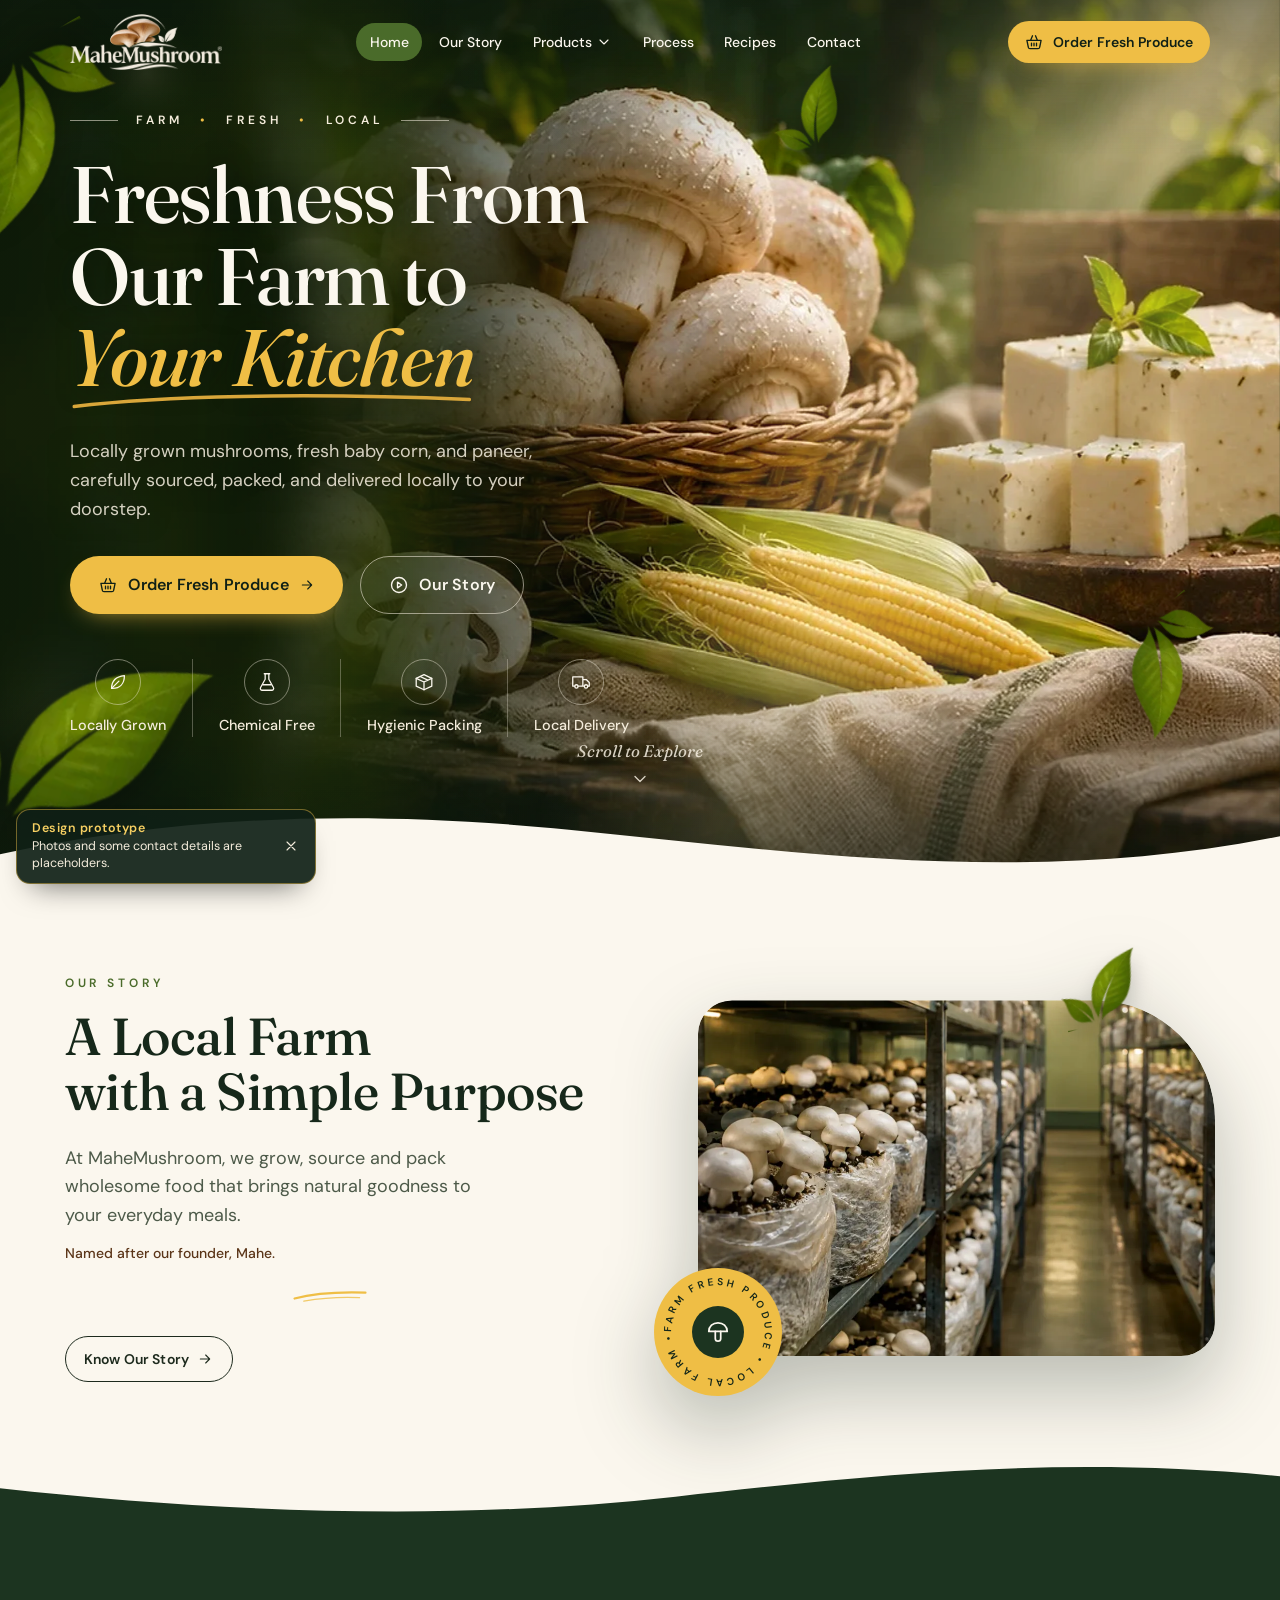
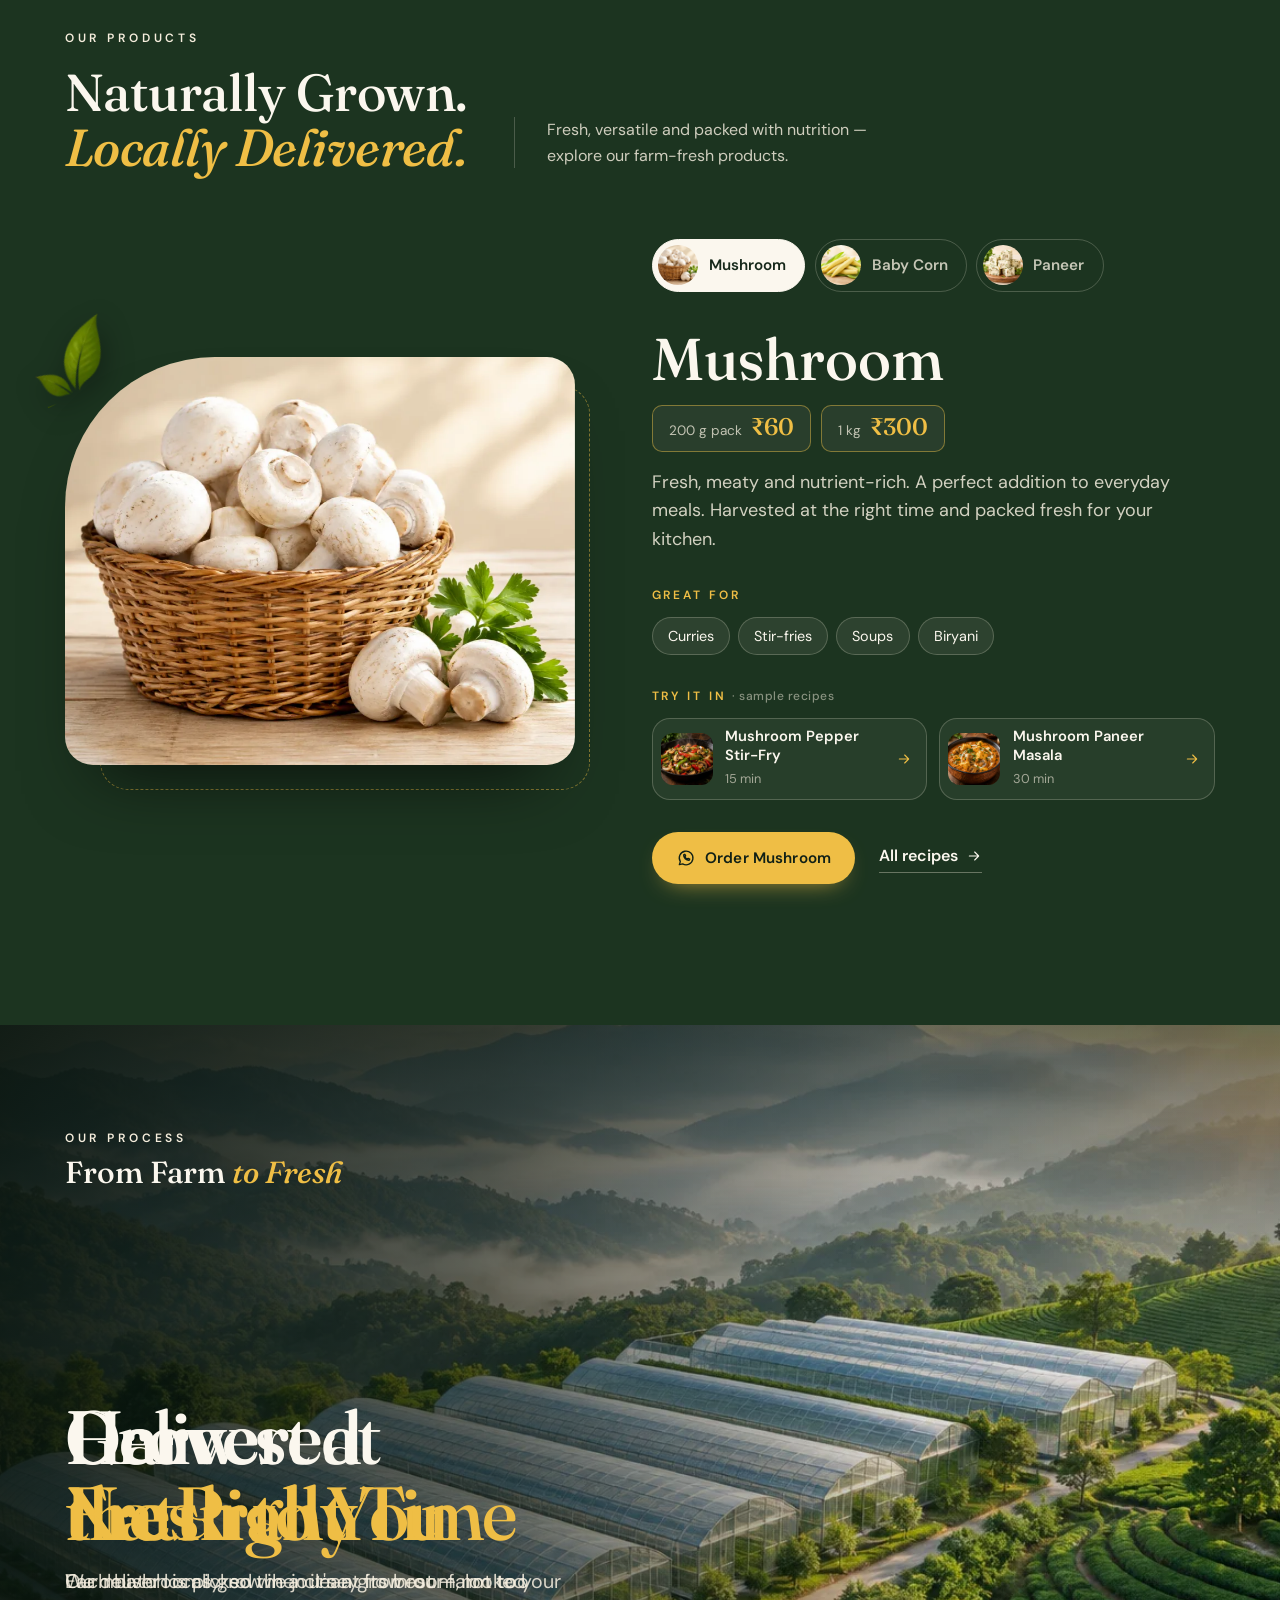
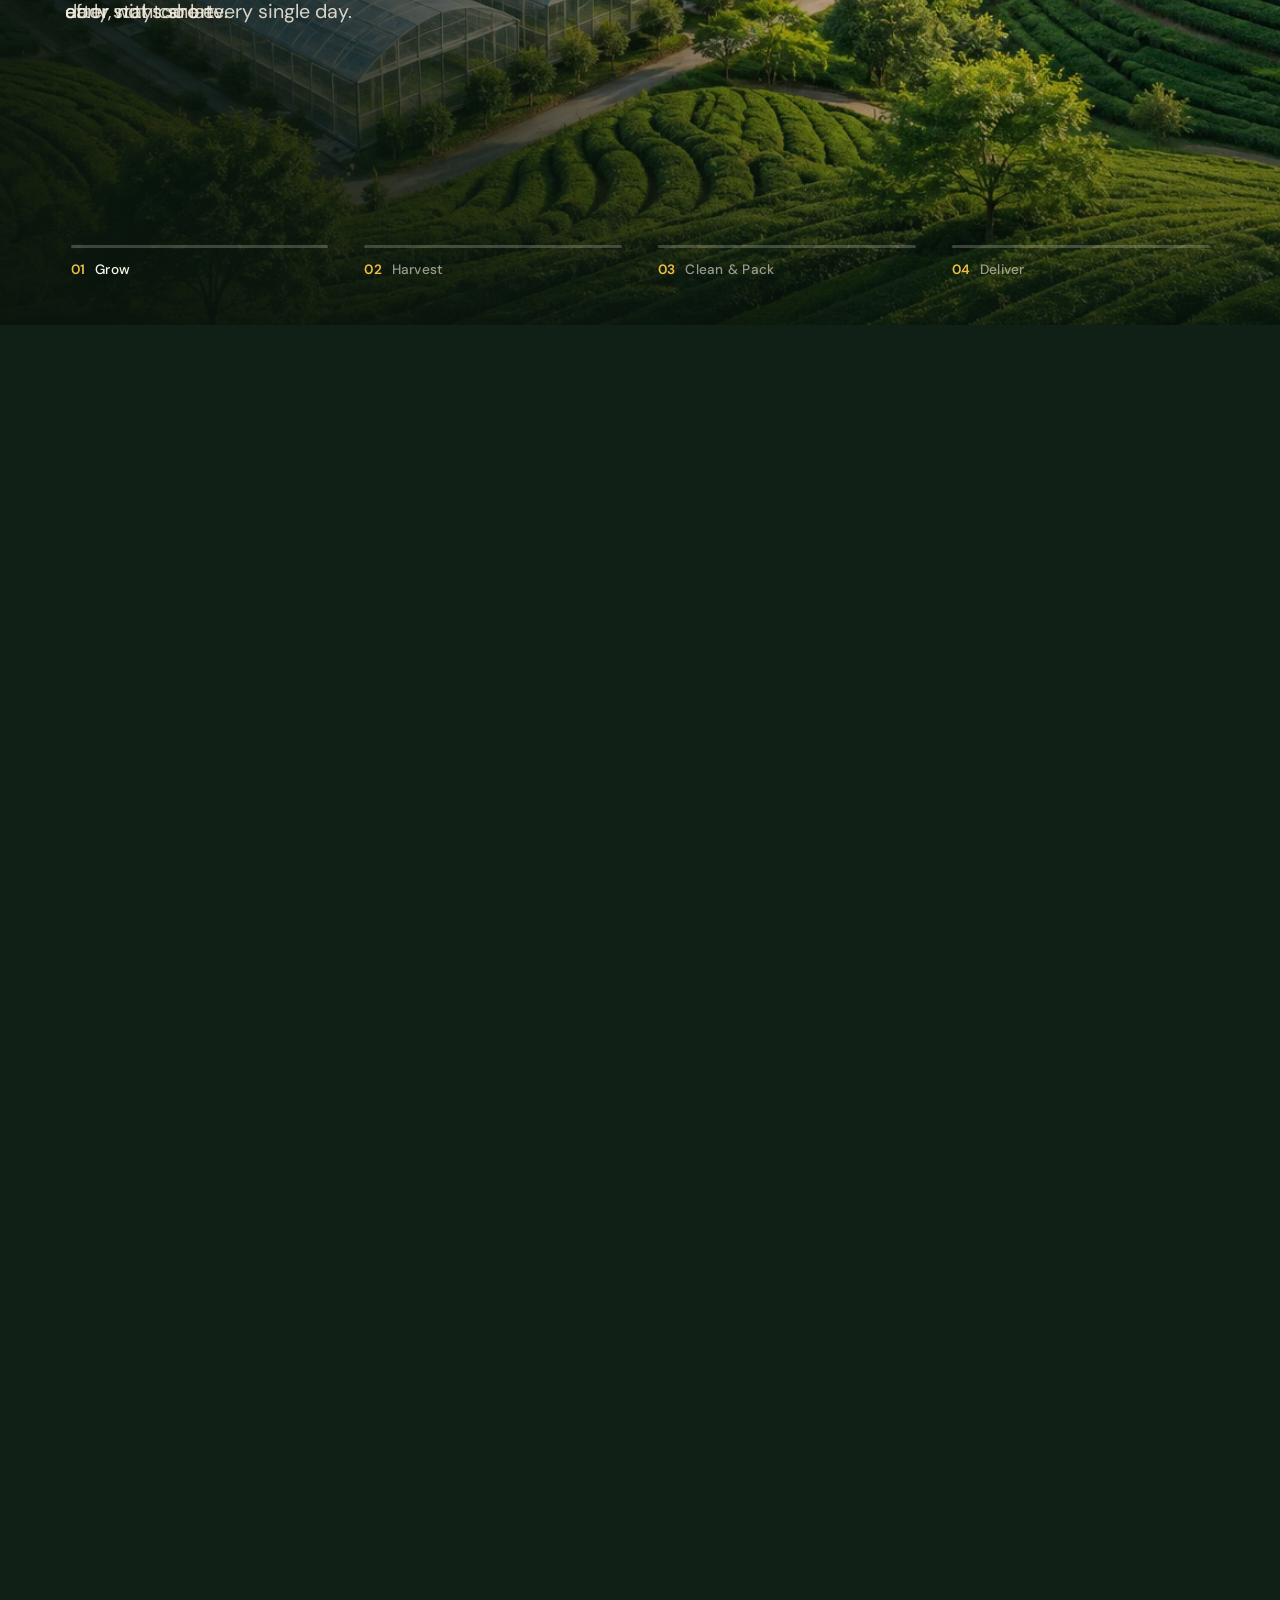
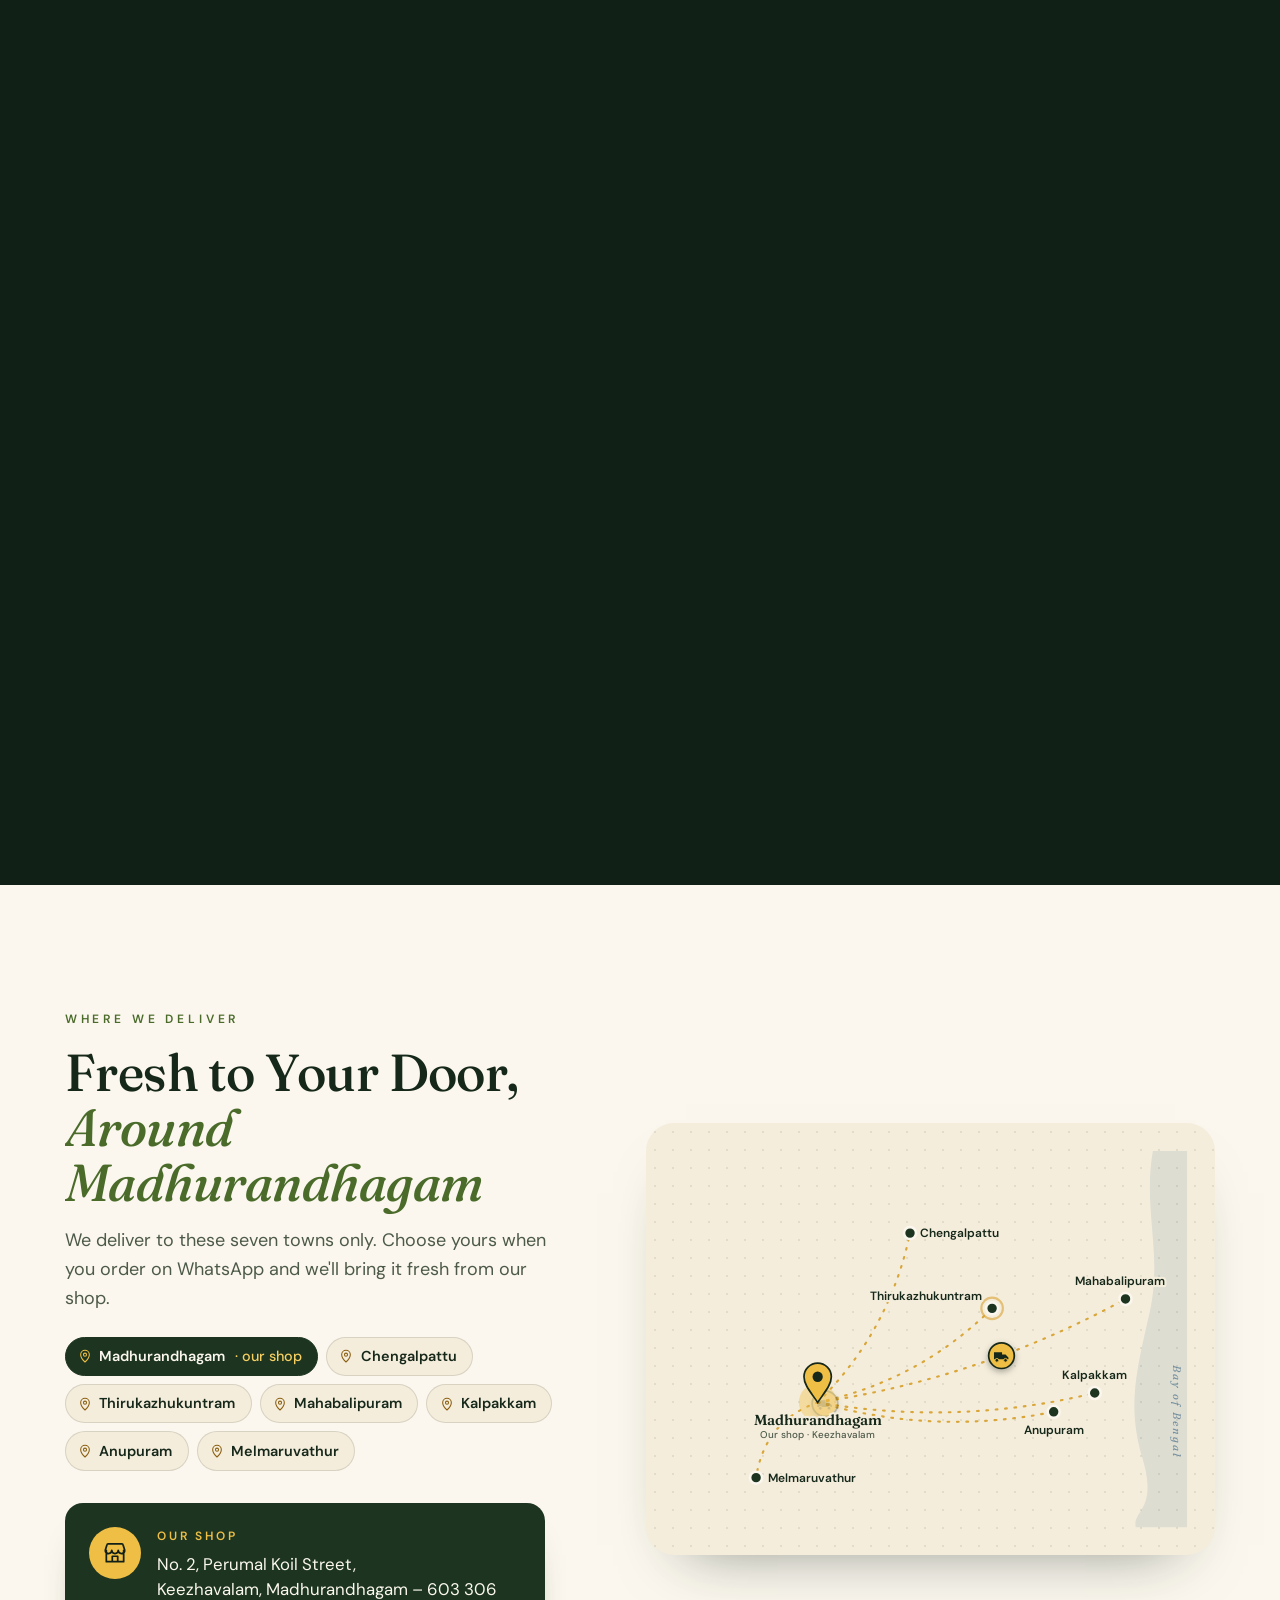
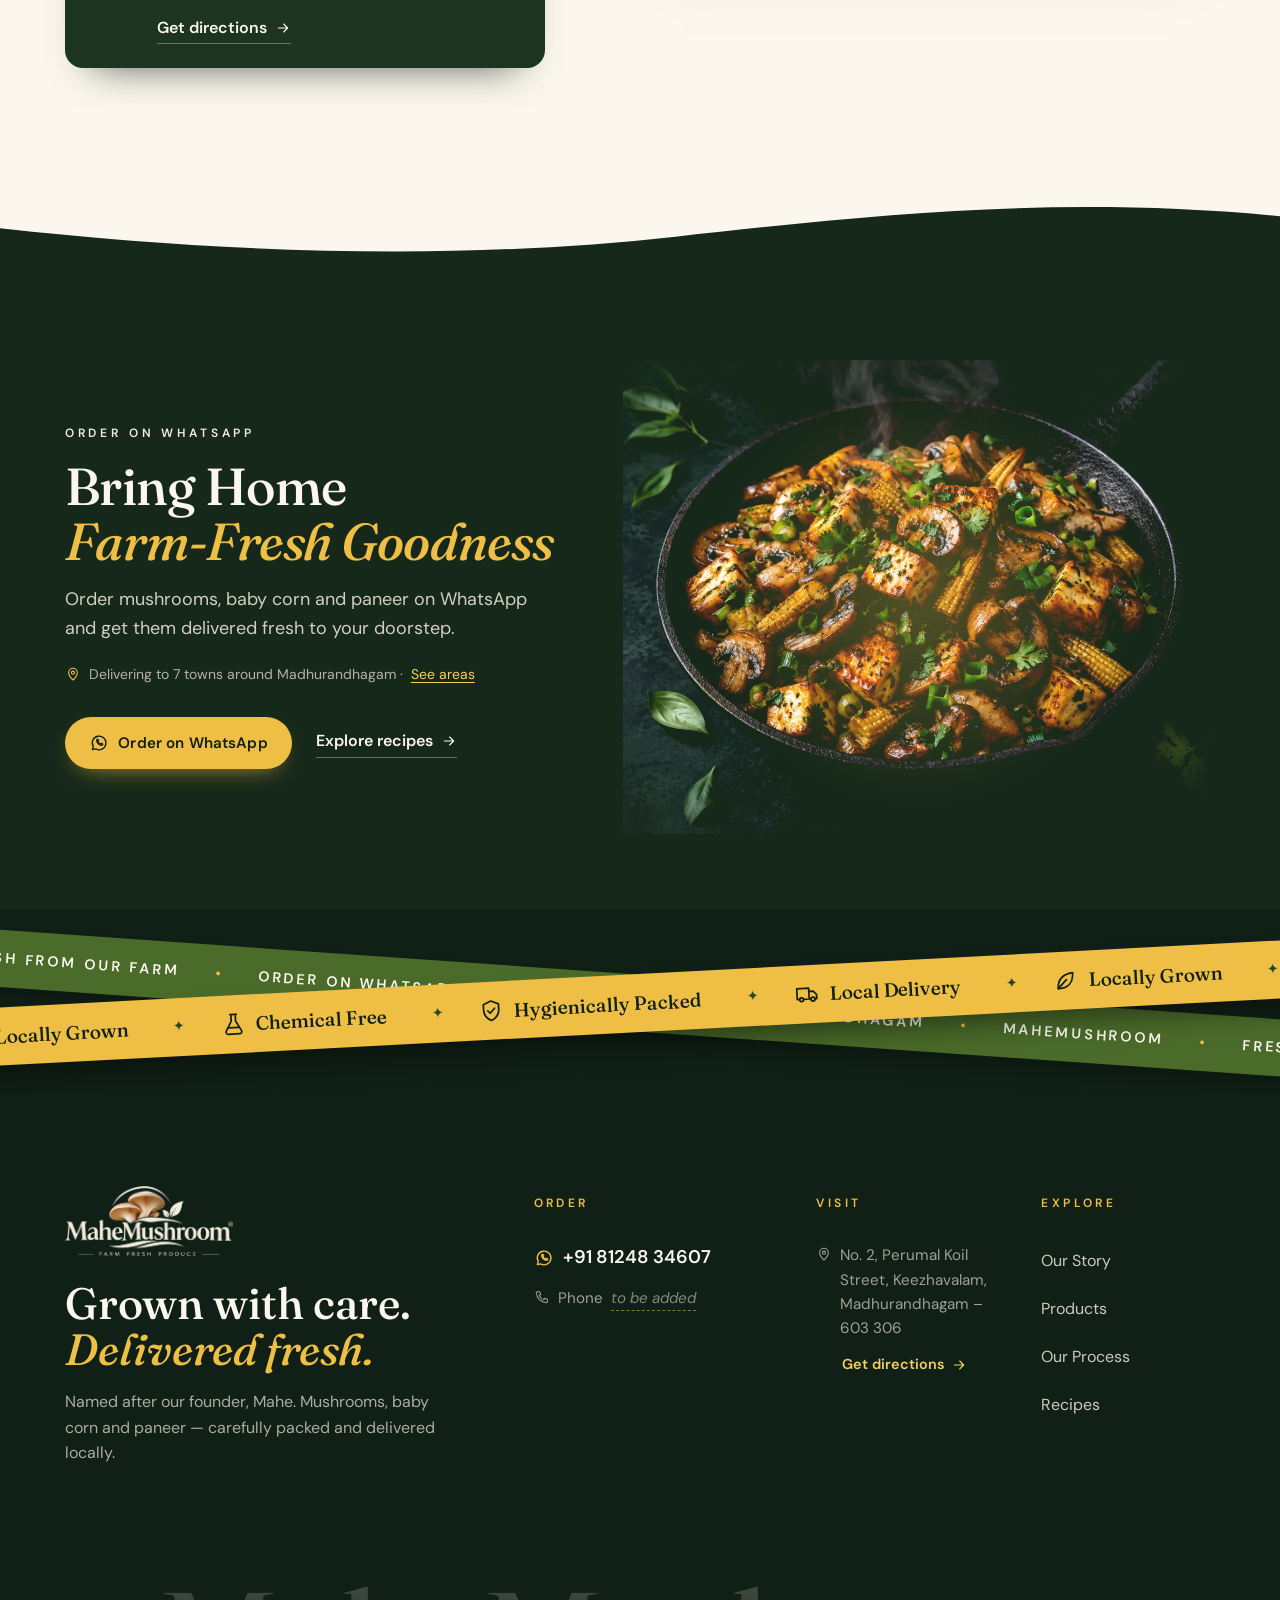
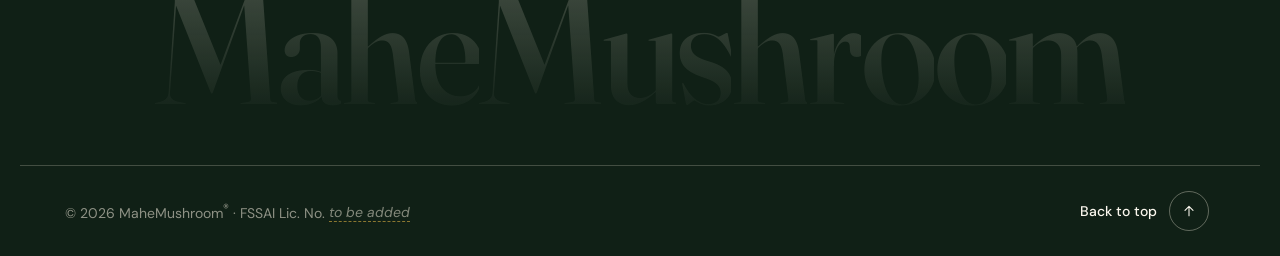
==== index.html @ 479b5962 "MaheMushroom website Static site: homepage, Our Story, Recipes and recipe pages, WhatsApp ordering w" ====
<!doctype html>
<html lang="en">
<head>
  <meta charset="utf-8" />
  <meta name="viewport" content="width=device-width, initial-scale=1" />
  <title>MaheMushroom — Farm Fresh Produce</title>
  <meta name="description" content="MaheMushroom — locally grown mushrooms, tender baby corn and fresh paneer, packed with care and delivered to your kitchen." />
  <meta name="theme-color" content="#16281a" />
  <link rel="icon" href="assets/logo-mark.webp" />
  <link rel="preconnect" href="https://fonts.googleapis.com" />
  <link rel="preconnect" href="https://fonts.gstatic.com" crossorigin />
  <link href="https://fonts.googleapis.com/css2?family=Caveat:wght@500&family=DM+Sans:opsz,wght@9..40,400;9..40,500;9..40,600&family=Fraunces:ital,opsz,wght,SOFT@0,9..144,500..700,0..100;1,9..144,500..700,0..100&display=swap" rel="stylesheet" />
  <link rel="preload" as="image" href="assets/img/hero-banner.webp" />
  <link rel="stylesheet" href="styles.css" />
</head>
<body>
  <!-- Icon sprite: 24px grid, 1.6 stroke, round caps -->
  <svg width="0" height="0" class="sprite" aria-hidden="true">
    <defs>
      <symbol id="i-arrow-up" viewBox="0 0 24 24"><path d="M12 19V5M6 11l6-6 6 6"/></symbol>
      <symbol id="i-arrow-right" viewBox="0 0 24 24"><path d="M5 12h14M13 6l6 6-6 6"/></symbol>
      <symbol id="i-arrow-down" viewBox="0 0 24 24"><path d="M12 5v14M6 13l6 6 6-6"/></symbol>
      <symbol id="i-chevron-down" viewBox="0 0 24 24"><path d="M6 9l6 6 6-6"/></symbol>
      <symbol id="i-whatsapp" viewBox="0 0 24 24"><path d="M4 20l1.2-3.7A8.2 8.2 0 1 1 8 19z"/><path d="M9.2 8.3c-.2 3.4 3 6.6 6.4 6.5l.9-1.4-1.9-1-1 .8c-1-.4-2.4-1.8-2.8-2.8l.8-1-1-1.9z"/></symbol>
      <symbol id="i-mushroom" viewBox="0 0 24 24"><path d="M3.5 11.5C3.5 6.8 7.3 3.5 12 3.5s8.5 3.3 8.5 8z"/><path d="M9.5 11.5v6.5a2.5 2.5 0 0 0 5 0v-6.5"/></symbol>
      <symbol id="i-corn" viewBox="0 0 24 24"><path d="M15.2 3.6c2.6.9 3.6 3.4 2.6 6.2l-3.4 8.4-5.6-5.6 3.2-7.6c.6-1.3 2-1.9 3.2-1.4z"/><path d="M8.8 12.6C6 13 4.3 15.2 4 18.5c3.3-.3 5.5-2 5.9-4.8M11.6 8.4l3.2 1.3M10.4 11.4l3.2 1.3"/></symbol>
      <symbol id="i-cube" viewBox="0 0 24 24"><path d="M12 3l8 4.5v9L12 21l-8-4.5v-9z"/><path d="M4 7.5l8 4.5 8-4.5M12 12v9"/></symbol>
      <symbol id="i-sprout" viewBox="0 0 24 24"><path d="M12 21v-9"/><path d="M12 12c0-4 2.5-6.5 7-6.5 0 4.5-2.5 7-7 6.5z"/><path d="M12 14.5c0-3-2-5-6-5 0 3.5 2 5.5 6 5z"/></symbol>
      <symbol id="i-basket" viewBox="0 0 24 24"><path d="M3.5 10h17l-1.7 8.3a2 2 0 0 1-2 1.7H7.2a2 2 0 0 1-2-1.7z"/><path d="M8 10l2.2-5.5M16 10l-2.2-5.5M9 13.5v3M12 13.5v3M15 13.5v3"/></symbol>
      <symbol id="i-box" viewBox="0 0 24 24"><path d="M3.5 8L12 4l8.5 4v8.5L12 20.5l-8.5-4z"/><path d="M3.5 8l8.5 4 8.5-4M12 12v8.5M7.8 6l8.4 4"/></symbol>
      <symbol id="i-truck" viewBox="0 0 24 24"><path d="M5.2 16.5H3v-10h11v10H8.8M14 9.5h4l3 3v4h-1.7M14 16.5h1.7"/><circle cx="7" cy="16.8" r="1.8"/><circle cx="17.5" cy="16.8" r="1.8"/></symbol>
      <symbol id="i-leaf" viewBox="0 0 24 24"><path d="M5 19c0-8 5-13 14-14 0 9-5 14-13 14z"/><path d="M5 19l8-8"/></symbol>
      <symbol id="i-flask" viewBox="0 0 24 24"><path d="M9 3h6M10 3v6l-5 9a2 2 0 0 0 1.8 3h10.4a2 2 0 0 0 1.8-3l-5-9V3"/><path d="M7.4 15h9.2"/></symbol>
      <symbol id="i-shield" viewBox="0 0 24 24"><path d="M12 3l7 3v5c0 4.5-3 8.2-7 10-4-1.8-7-5.5-7-10V6z"/><path d="M8.8 12l2.2 2.2 4.2-4.4"/></symbol>
      <symbol id="i-menu" viewBox="0 0 24 24"><path d="M4 7h16M4 12h16M4 17h10"/></symbol>
      <symbol id="i-building" viewBox="0 0 24 24"><path d="M5 21V4.5A1.5 1.5 0 0 1 6.5 3h7A1.5 1.5 0 0 1 15 4.5V21M15 9h3.5A1.5 1.5 0 0 1 20 10.5V21M3 21h18M8.5 7h3M8.5 11h3M8.5 15h3"/></symbol>
      <symbol id="i-home" viewBox="0 0 24 24"><path d="M4 10.5L12 4l8 6.5V20a1 1 0 0 1-1 1h-4.5v-6h-5v6H5a1 1 0 0 1-1-1z"/></symbol>
      <symbol id="i-store" viewBox="0 0 24 24"><path d="M4 9.5V20h16V9.5M3 9.5l1.6-5.2A1 1 0 0 1 5.6 3.5h12.8a1 1 0 0 1 1 .8L21 9.5M3 9.5a3 3 0 0 0 6 0 3 3 0 0 0 6 0 3 3 0 0 0 6 0M9.5 20v-5h5v5"/></symbol>
      <symbol id="i-play" viewBox="0 0 24 24"><circle cx="12" cy="12" r="9"/><path d="M10.2 8.6l5 3.4-5 3.4z"/></symbol>
      <symbol id="i-close" viewBox="0 0 24 24"><path d="M6 6l12 12M18 6L6 18"/></symbol>
      <symbol id="i-phone" viewBox="0 0 24 24"><path d="M5 4h3.5l1.6 4-2.2 1.4a11 11 0 0 0 6.7 6.7l1.4-2.2 4 1.6V19a1.5 1.5 0 0 1-1.6 1.5A16 16 0 0 1 3.5 5.6 1.5 1.5 0 0 1 5 4z"/></symbol>
      <symbol id="i-pin" viewBox="0 0 24 24"><path d="M12 21s-6.5-6-6.5-11a6.5 6.5 0 0 1 13 0c0 5-6.5 11-6.5 11z"/><circle cx="12" cy="10" r="2.3"/></symbol>
    </defs>
  </svg>

  <a class="skip-link" href="#main">Skip to content</a>

  <!-- ============ Header ============ -->
  <header class="site-header" data-header>
    <div class="container header-inner">
      <a class="brand" href="#top" aria-label="MaheMushroom — home">
        <img class="brand-logo brand-logo--light" src="assets/logo-light-mark.webp" alt="" width="1387" height="512" />
        <img class="brand-logo brand-logo--color" src="assets/logo-mark.webp" alt="" width="1387" height="512" />
      </a>

      <nav class="primary-nav" aria-label="Main">
        <ul>
          <li><a href="#top" data-spy="top" aria-current="true">Home</a></li>
          <li><a href="our-story.html">Our Story</a></li>
          <li class="has-menu">
            <button type="button" class="nav-menu-btn" aria-expanded="false" aria-controls="products-menu" data-spy="products">
              Products <svg class="icon icon--sm"><use href="#i-chevron-down"/></svg>
            </button>
            <ul class="nav-dropdown" id="products-menu" hidden>
              <li><a href="#product-mushroom" data-jump-card>Mushroom</a></li>
              <li><a href="#product-babycorn" data-jump-card>Baby Corn</a></li>
              <li><a href="#product-paneer" data-jump-card>Paneer</a></li>
            </ul>
          </li>
          <li><a href="#process" data-spy="process">Process</a></li>
          <li><a href="recipes.html">Recipes</a></li>
          <li><a href="#contact" data-spy="contact">Contact</a></li>
        </ul>
      </nav>

      <div class="header-actions">
        <button type="button" class="btn btn--gold btn--sm header-order" data-order>
          <svg class="icon"><use href="#i-basket"/></svg><span>Order Fresh Produce</span>
        </button>
        <button type="button" class="icon-btn menu-toggle" aria-expanded="false" aria-controls="mobile-menu" aria-label="Open menu" data-menu-toggle>
          <svg class="icon"><use href="#i-menu"/></svg>
        </button>
      </div>
    </div>
  </header>

  <!-- Mobile menu -->
  <div class="mobile-menu" id="mobile-menu" hidden data-mobile-menu>
    <nav aria-label="Mobile">
      <ol>
        <li><a href="#top">Home</a></li>
        <li><a href="our-story.html">Our Story</a></li>
        <li><a href="#products">Products</a></li>
        <li><a href="#process">Our Process</a></li>
        <li><a href="recipes.html">Recipes</a></li>
        <li><a href="#contact">Contact</a></li>
      </ol>
    </nav>
    <button type="button" class="btn btn--gold btn--block" data-order>
      <svg class="icon"><use href="#i-whatsapp"/></svg><span>Order on WhatsApp</span>
    </button>
  </div>

  <main id="main">
    <!-- ============ 01 · Hero ============ -->
    <section class="hero" id="top" data-hero data-spy-section="top" aria-labelledby="hero-title">
      <!-- full-width scene: produce on the right, warm green bokeh behind the copy -->
      <div class="hero-media">
        <img src="assets/img/hero-banner.webp" alt="Fresh mushrooms in a basket with baby corn and paneer on a farm table" width="2400" height="1350" fetchpriority="high" />
        <span class="hero-sunbeam" aria-hidden="true"></span>
        <div class="hero-spores" aria-hidden="true" data-spores></div>
      </div>

      <!-- two leaves from the logo drift in front of the scene (--depth drives mouse parallax) -->
      <div class="hero-leaves" aria-hidden="true" data-leaf-fall>
        <span class="leaf leaf--a" style="--depth:28"><img src="assets/leaf.webp" alt="" width="181" height="145" /></span>
        <span class="leaf leaf--b" style="--depth:16"><img src="assets/leaf.webp" alt="" width="181" height="145" /></span>
        <span class="leaf leaf--corner-tl" style="--depth:34"><img src="assets/leaf.webp" alt="" width="181" height="145" /></span>
        <span class="leaf leaf--corner-bl" style="--depth:40"><img src="assets/leaf.webp" alt="" width="181" height="145" /></span>
      </div>

      <div class="container hero-inner">
        <div class="hero-copy">
          <p class="hero-eyebrow hero-rise" style="--d:0">Farm<i aria-hidden="true">•</i>Fresh<i aria-hidden="true">•</i>Local</p>
          <!-- each word drops in with a springy bounce; the h1 keeps one readable label -->
          <h1 id="hero-title" class="hero-title" aria-label="Freshness from our farm to your kitchen">
            <span aria-hidden="true"><span class="word" style="--w:0">Freshness</span> <span class="word" style="--w:1">From</span></span>
            <span aria-hidden="true"><span class="word" style="--w:2">Our</span> <span class="word" style="--w:3">Farm</span> <span class="word" style="--w:4">to</span></span>
            <span class="hero-title-accent" aria-hidden="true">
              <em><span class="word" style="--w:5">Your</span> <span class="word" style="--w:6">Kitchen</span></em>
              <svg class="swash" viewBox="0 0 400 22" preserveAspectRatio="none" aria-hidden="true">
                <path d="M4 15C90 6 230 3 396 9"/>
              </svg>
            </span>
          </h1>
          <p class="hero-lede hero-rise" style="--d:9">
            Locally grown mushrooms, fresh baby corn, and paneer, carefully sourced, packed,
            and delivered locally to your doorstep.
          </p>
          <div class="hero-actions">
            <button type="button" class="btn btn--gold btn--lg btn--nudge drop" style="--dd:1.15s" data-order>
              <svg class="icon"><use href="#i-basket"/></svg><span>Order Fresh Produce</span><svg class="icon icon--sm"><use href="#i-arrow-right"/></svg>
            </button>
            <a class="btn btn--ghost btn--lg drop" style="--dd:1.3s" href="our-story.html">
              <svg class="icon"><use href="#i-play"/></svg><span>Our Story</span>
            </a>
          </div>
          <ul class="hero-trust" role="list">
            <li class="hero-rise" style="--d:12"><span class="trust-icon"><svg class="icon"><use href="#i-leaf"/></svg></span>Locally Grown</li>
            <li class="hero-rise" style="--d:13"><span class="trust-icon"><svg class="icon"><use href="#i-flask"/></svg></span>Chemical Free</li>
            <li class="hero-rise" style="--d:14"><span class="trust-icon"><svg class="icon"><use href="#i-box"/></svg></span>Hygienic Packing</li>
            <li class="hero-rise" style="--d:15"><span class="trust-icon"><svg class="icon"><use href="#i-truck"/></svg></span>Local Delivery</li>
          </ul>
        </div>
      </div>

      <a class="scroll-cue" href="#story"><span>Scroll to Explore</span><svg class="icon"><use href="#i-chevron-down"/></svg></a>

      <svg class="wave wave--hero" viewBox="0 0 1440 110" preserveAspectRatio="none" aria-hidden="true">
        <path d="M0 64C180 22 380 6 640 34s520 70 800 8V110H0z"/>
      </svg>
    </section>

    <!-- ============ 02 · Our Story ============ -->
    <section class="story section" id="story" data-spy-section="story" aria-labelledby="story-title">
      <div class="container story-grid">
        <!-- copy arrives in sequence: eyebrow, heading lines (masked slide-up), text, brush draws, button -->
        <div class="story-copy">
          <p class="eyebrow" data-reveal style="--d:0">Our Story</p>
          <h2 id="story-title" class="display-2 mask-lines" data-reveal>
            <span class="mask-line"><span>A Local Farm</span></span>
            <span class="mask-line"><span>with a Simple Purpose</span></span>
          </h2>
          <p class="body-lg" data-reveal style="--d:3">
            At MaheMushroom, we grow, source and pack wholesome food that brings natural goodness
            to your everyday meals.
          </p>
          <p class="story-founder" data-reveal style="--d:4">Named after our founder, Mahe.</p>
          <svg class="brush" data-reveal viewBox="0 0 90 18" aria-hidden="true"><path d="M3 12C25 6 55 4 87 5"/><path d="M14 15C38 11 60 10 80 11"/></svg>
          <a class="btn btn--outline" href="our-story.html" data-reveal style="--d:6">
            <span>Know Our Story</span><svg class="icon icon--sm"><use href="#i-arrow-right"/></svg>
          </a>
        </div>

        <!-- photo wipes open, then drifts with scroll; badge pops in and turns; a leaf peeks over the edge -->
        <div class="story-visual" data-reveal>
          <figure class="story-media">
            <img src="assets/img/story-growroom.webp" alt="Rows of mushroom grow bags on shelves inside the grow room" width="1000" height="1250" loading="lazy" data-parallax="0.08" />
          </figure>
          <span class="peek-leaf" aria-hidden="true"><img src="assets/leaf.webp" alt="" width="181" height="145" /></span>
          <div class="story-badge" aria-hidden="true">
            <svg class="story-badge-ring" viewBox="0 0 120 120">
              <defs><path id="badge-circle" d="M60 60m-44 0a44 44 0 1 1 88 0a44 44 0 1 1-88 0"/></defs>
              <text><textPath href="#badge-circle" textLength="272" lengthAdjust="spacing">FARM FRESH PRODUCE • LOCAL FARM •</textPath></text>
            </svg>
            <span class="story-badge-icon"><svg class="icon icon--md"><use href="#i-mushroom"/></svg></span>
          </div>
        </div>
      </div>
    </section>

    <!-- ============ 03 · Products ============ -->
    <section class="products section" id="products" data-spy-section="products" aria-labelledby="products-title">
      <svg class="wave wave--products" viewBox="0 0 1440 90" preserveAspectRatio="none" aria-hidden="true">
        <path d="M0 90V40C260 70 520 78 760 50S1200 2 1440 26V90z"/>
      </svg>
      <div class="container">
        <div class="products-head" data-reveal>
          <div>
            <p class="eyebrow eyebrow--light">Our Products</p>
            <h2 id="products-title" class="display-2 display-2--light">Naturally Grown.<br /><em>Locally Delivered.</em></h2>
          </div>
          <p class="products-intro">Fresh, versatile and packed with nutrition — explore our farm-fresh products.</p>
        </div>

        <!-- product showcase: tabs switch the stage photo and details; auto-advances until the visitor picks one -->
        <div class="showcase is-auto" data-showcase data-reveal>
          <div class="showcase-stage" aria-hidden="true">
            <div class="stage-arch">
              <img class="stage-img is-active" data-stage="mushroom" src="assets/img/product-mushroom.webp" alt="" width="900" height="720" loading="lazy" />
              <img class="stage-img" data-stage="babycorn" src="assets/img/product-babycorn.webp" alt="" width="900" height="720" loading="lazy" />
              <img class="stage-img" data-stage="paneer" src="assets/img/product-paneer.webp" alt="" width="900" height="720" loading="lazy" />
            </div>
            <span class="stage-leaf"><img src="assets/leaf.webp" alt="" width="181" height="145" /></span>
          </div>
          <div class="showcase-info">
            <div class="showcase-tabs" role="tablist" aria-label="Our products">
              <button type="button" role="tab" id="tab-mushroom" data-tab="mushroom" aria-controls="product-mushroom" aria-selected="true" tabindex="0">
                <img src="assets/img/product-mushroom.webp" alt="" width="900" height="720" loading="lazy" /><span>Mushroom</span><i class="tab-progress" aria-hidden="true"></i>
              </button>
              <button type="button" role="tab" id="tab-babycorn" data-tab="babycorn" aria-controls="product-babycorn" aria-selected="false" tabindex="-1">
                <img src="assets/img/product-babycorn.webp" alt="" width="900" height="720" loading="lazy" /><span>Baby Corn</span><i class="tab-progress" aria-hidden="true"></i>
              </button>
              <button type="button" role="tab" id="tab-paneer" data-tab="paneer" aria-controls="product-paneer" aria-selected="false" tabindex="-1">
                <img src="assets/img/product-paneer.webp" alt="" width="900" height="720" loading="lazy" /><span>Paneer</span><i class="tab-progress" aria-hidden="true"></i>
              </button>
            </div>
            <div class="showcase-panels">
              <article class="showcase-panel is-active" role="tabpanel" id="product-mushroom" aria-labelledby="tab-mushroom">
                <h3 class="panel-title">Mushroom</h3>
                <ul class="panel-packs" role="list"><li><span>200 g pack</span><b>₹60</b></li><li><span>1 kg</span><b>₹300</b></li></ul>
                <p class="panel-lede">Fresh, meaty and nutrient-rich. A perfect addition to everyday meals. Harvested at the right time and packed fresh for your kitchen.</p>
                <div class="panel-block">
                  <p class="panel-label">Great for</p>
                  <ul class="panel-uses" role="list"><li>Curries</li><li>Stir-fries</li><li>Soups</li><li>Biryani</li></ul>
                </div>
                <div class="panel-block">
                  <p class="panel-label">Try it in <span>· sample recipes</span></p>
                  <ul class="panel-recipes" role="list">
                    <li><a href="recipe.html?r=mushroom-pepper-stir-fry"><img src="assets/img/recipe-stirfry.webp" alt="" width="1200" height="960" loading="lazy" /><span><b>Mushroom Pepper Stir-Fry</b><small>15 min</small></span><svg class="icon icon--sm"><use href="#i-arrow-right"/></svg></a></li>
                    <li><a href="recipe.html?r=mushroom-paneer-masala"><img src="assets/img/recipe-masala.webp" alt="" width="1200" height="960" loading="lazy" /><span><b>Mushroom Paneer Masala</b><small>30 min</small></span><svg class="icon icon--sm"><use href="#i-arrow-right"/></svg></a></li>
                  </ul>
                </div>
                <div class="panel-actions">
                  <button type="button" class="btn btn--gold" data-order="Mushroom"><svg class="icon"><use href="#i-whatsapp"/></svg><span>Order Mushroom</span></button>
                  <a class="text-arrow" href="recipes.html"><span>All recipes</span><svg class="icon icon--sm"><use href="#i-arrow-right"/></svg></a>
                </div>
              </article>
              <article class="showcase-panel" role="tabpanel" id="product-babycorn" aria-labelledby="tab-babycorn" hidden>
                <h3 class="panel-title">Baby Corn</h3>
                <ul class="panel-packs" role="list"><li><span>200 g pack</span><b>₹60</b></li><li><span>1 kg</span><b>₹300</b></li></ul>
                <p class="panel-lede">Tender, crunchy and naturally sweet. Great for a variety of dishes. Harvested at the right time and packed fresh for your kitchen.</p>
                <div class="panel-block">
                  <p class="panel-label">Great for</p>
                  <ul class="panel-uses" role="list"><li>Stir-fries</li><li>Masala</li><li>Starters</li><li>Soups</li></ul>
                </div>
                <div class="panel-block">
                  <p class="panel-label">Try it in <span>· sample recipes</span></p>
                  <ul class="panel-recipes" role="list">
                    <li><a href="recipe.html?r=farm-trio-pepper-fry"><img src="assets/img/recipe-trio.webp" alt="" width="1200" height="960" loading="lazy" /><span><b>Farm Trio Pepper Fry</b><small>20 min</small></span><svg class="icon icon--sm"><use href="#i-arrow-right"/></svg></a></li>
                    <li><a href="recipe.html?r=baby-corn-masala"><img src="assets/img/product-babycorn.webp" alt="" width="1200" height="960" loading="lazy" /><span><b>Baby Corn Masala</b><small>25 min</small></span><svg class="icon icon--sm"><use href="#i-arrow-right"/></svg></a></li>
                  </ul>
                </div>
                <div class="panel-actions">
                  <button type="button" class="btn btn--gold" data-order="Baby Corn"><svg class="icon"><use href="#i-whatsapp"/></svg><span>Order Baby Corn</span></button>
                  <a class="text-arrow" href="recipes.html"><span>All recipes</span><svg class="icon icon--sm"><use href="#i-arrow-right"/></svg></a>
                </div>
              </article>
              <article class="showcase-panel" role="tabpanel" id="product-paneer" aria-labelledby="tab-paneer" hidden>
                <h3 class="panel-title">Paneer</h3>
                <ul class="panel-packs" role="list"><li><span>200 g pack</span><b>₹100</b></li><li><span>1 kg</span><b>₹500</b></li></ul>
                <p class="panel-lede">Fresh, soft and protein-rich. A wholesome choice for your family. Harvested at the right time and packed fresh for your kitchen.</p>
                <div class="panel-block">
                  <p class="panel-label">Great for</p>
                  <ul class="panel-uses" role="list"><li>Curries</li><li>Tikka</li><li>Stir-fries</li><li>Wraps</li></ul>
                </div>
                <div class="panel-block">
                  <p class="panel-label">Try it in <span>· sample recipes</span></p>
                  <ul class="panel-recipes" role="list">
                    <li><a href="recipe.html?r=mushroom-paneer-masala"><img src="assets/img/recipe-masala.webp" alt="" width="1200" height="960" loading="lazy" /><span><b>Mushroom Paneer Masala</b><small>30 min</small></span><svg class="icon icon--sm"><use href="#i-arrow-right"/></svg></a></li>
                    <li><a href="recipe.html?r=pan-paneer-tikka"><img src="assets/img/product-paneer.webp" alt="" width="1200" height="960" loading="lazy" /><span><b>Pan Paneer Tikka</b><small>25 min</small></span><svg class="icon icon--sm"><use href="#i-arrow-right"/></svg></a></li>
                  </ul>
                </div>
                <div class="panel-actions">
                  <button type="button" class="btn btn--gold" data-order="Paneer"><svg class="icon"><use href="#i-whatsapp"/></svg><span>Order Paneer</span></button>
                  <a class="text-arrow" href="recipes.html"><span>All recipes</span><svg class="icon icon--sm"><use href="#i-arrow-right"/></svg></a>
                </div>
              </article>
            </div>
          </div>
        </div>
      </div>
    </section>

    <!-- ============ 04 · Process: full-screen pinned journey, driven by scroll ============ -->
    <section class="journey" id="process" data-spy-section="process" data-journey aria-labelledby="process-title">
      <div class="journey-pin">
        <!-- full-bleed photos: each new step slides up over the last and zooms slowly -->
        <div class="journey-scenes" aria-hidden="true">
          <figure class="journey-scene"><img src="assets/img/journey-grow.webp" alt="" width="1280" height="1024" decoding="async" /></figure>
          <figure class="journey-scene"><img src="assets/img/journey-harvest.webp" alt="" width="1280" height="1024" decoding="async" /></figure>
          <figure class="journey-scene"><img src="assets/img/journey-pack.webp" alt="" width="1280" height="1024" decoding="async" /></figure>
          <figure class="journey-scene"><img src="assets/img/journey-deliver.webp" alt="" width="1536" height="1024" decoding="async" /></figure>
        </div>
        <div class="journey-shade" aria-hidden="true"></div>

        <div class="container journey-ui">
          <header class="journey-head">
            <p class="eyebrow eyebrow--light">Our Process</p>
            <h2 id="process-title" class="journey-title">From Farm <em>to Fresh</em></h2>
          </header>

          <ol class="journey-steps" role="list">
            <li class="journey-step">
              <h3 class="journey-step-title">Grow<br /><span>Naturally</span></h3>
              <p>Our mushrooms grow in a clean grow room, looked after with care every single day.</p>
            </li>
            <li class="journey-step">
              <h3 class="journey-step-title">Harvest at<br /><span>the Right Time</span></h3>
              <p>Each batch is picked when it's at its best — not too early, not too late.</p>
            </li>
            <li class="journey-step">
              <h3 class="journey-step-title">Clean &amp; Pack<br /><span>Hygienically</span></h3>
              <p>Produce is cleaned, checked and packed hygienically, ready for your kitchen.</p>
            </li>
            <li class="journey-step">
              <h3 class="journey-step-title">Delivered<br /><span>Fresh to You</span></h3>
              <p>We deliver locally, so the journey from our farm to your door stays short.</p>
            </li>
          </ol>

          <!-- story-style progress: the current bar fills as you scroll; click to jump -->
          <ol class="journey-progress" role="list" aria-label="Process steps">
            <li><button type="button" data-go="0"><span class="journey-bar"><span></span></span><span class="journey-label"><b>01</b> Grow</span></button></li>
            <li><button type="button" data-go="1"><span class="journey-bar"><span></span></span><span class="journey-label"><b>02</b> Harvest</span></button></li>
            <li><button type="button" data-go="2"><span class="journey-bar"><span></span></span><span class="journey-label"><b>03</b> Clean &amp; Pack</span></button></li>
            <li><button type="button" data-go="3"><span class="journey-bar"><span></span></span><span class="journey-label"><b>04</b> Deliver</span></button></li>
          </ol>
        </div>
      </div>
    </section>

    <!-- ============ 04b · Where we deliver ============ -->
    <section class="delivery section" id="delivery" aria-labelledby="delivery-title">
      <div class="container delivery-grid">
        <div class="delivery-copy">
          <p class="eyebrow" data-reveal>Where We Deliver</p>
          <h2 id="delivery-title" class="display-2 mask-lines" data-reveal>
            <span class="mask-line"><span>Fresh to Your Door,</span></span>
            <span class="mask-line"><span><em>Around Madhurandhagam</em></span></span>
          </h2>
          <p class="body-lg" data-reveal style="--d:2">We deliver to these seven towns only. Choose yours when you order on WhatsApp and we'll bring it fresh from our shop.</p>
          <ul class="town-list" role="list" data-reveal style="--d:3">
            <li class="is-shop" style="--i:0"><svg class="icon icon--sm"><use href="#i-pin"/></svg>Madhurandhagam</li>
            <li style="--i:1;--arrive:2.52s"><svg class="icon icon--sm"><use href="#i-pin"/></svg>Chengalpattu</li>
            <li style="--i:2;--arrive:3.92s"><svg class="icon icon--sm"><use href="#i-pin"/></svg>Thirukazhukuntram</li>
            <li style="--i:3;--arrive:5.32s"><svg class="icon icon--sm"><use href="#i-pin"/></svg>Mahabalipuram</li>
            <li style="--i:4;--arrive:6.72s"><svg class="icon icon--sm"><use href="#i-pin"/></svg>Kalpakkam</li>
            <li style="--i:5;--arrive:8.12s"><svg class="icon icon--sm"><use href="#i-pin"/></svg>Anupuram</li>
            <li style="--i:6;--arrive:9.52s"><svg class="icon icon--sm"><use href="#i-pin"/></svg>Melmaruvathur</li>
          </ul>
          <div class="shop-card" data-reveal style="--d:4">
            <span class="shop-card-icon"><svg class="icon icon--md"><use href="#i-store"/></svg></span>
            <div>
              <p class="shop-card-label">Our shop</p>
              <address>No. 2, Perumal Koil Street,<br />Keezhavalam, Madhurandhagam – 603 306</address>
              <a class="text-arrow text-arrow--dark" href="https://www.google.com/maps/search/?api=1&query=No%202%20Perumal%20Koil%20Street%2C%20Keezhavalam%2C%20Madhurandhagam%20603306" target="_blank" rel="noopener"><span>Get directions</span><svg class="icon icon--sm"><use href="#i-arrow-right"/></svg></a>
            </div>
          </div>
        </div>

        <!-- illustrated map: routes draw out from the shop to each town, pins pop in -->
        <figure class="delivery-map" data-reveal>
          <svg viewBox="0 0 600 440" role="img" aria-labelledby="map-title">
            <title id="map-title">Map of our delivery towns around the shop in Madhurandhagam</title>
            <path class="sea" d="M560 0C548 70 572 120 556 190S530 300 548 360 536 420 540 440H600V0z"/>
            <text class="sea-label" x="584" y="250" transform="rotate(90 584 250)">Bay of Bengal</text>
          <path class="route" id="route-0" style="--i:0" d="M168 294Q252 211 276 96"/>
          <path class="route" id="route-1" style="--i:1" d="M168 294Q286 269 372 184"/>
          <path class="route" id="route-2" style="--i:2" d="M168 294Q359 266 528 173"/>
          <path class="route" id="route-3" style="--i:3" d="M168 294Q331 322 492 283"/>
          <path class="route" id="route-4" style="--i:4" d="M168 294Q305 333 444 305"/>
          <path class="route" id="route-5" style="--i:5" d="M168 294Q106 316 96 382"/>
            <!-- arrival ripples + vans: van i leaves the shop every 1.4s and drives for 2.52s -->
            <circle class="arrive-ripple" cx="276" cy="96" r="7"><animate attributeName="r" values="7;26;26" keyTimes="0;0.14;1" dur="8.4s" begin="2.52s" repeatCount="indefinite"/><animate attributeName="opacity" values="0.9;0;0" keyTimes="0;0.14;1" dur="8.4s" begin="2.52s" repeatCount="indefinite"/></circle>
            <circle class="arrive-ripple" cx="372" cy="184" r="7"><animate attributeName="r" values="7;26;26" keyTimes="0;0.14;1" dur="8.4s" begin="3.92s" repeatCount="indefinite"/><animate attributeName="opacity" values="0.9;0;0" keyTimes="0;0.14;1" dur="8.4s" begin="3.92s" repeatCount="indefinite"/></circle>
            <circle class="arrive-ripple" cx="528" cy="173" r="7"><animate attributeName="r" values="7;26;26" keyTimes="0;0.14;1" dur="8.4s" begin="5.32s" repeatCount="indefinite"/><animate attributeName="opacity" values="0.9;0;0" keyTimes="0;0.14;1" dur="8.4s" begin="5.32s" repeatCount="indefinite"/></circle>
            <circle class="arrive-ripple" cx="492" cy="283" r="7"><animate attributeName="r" values="7;26;26" keyTimes="0;0.14;1" dur="8.4s" begin="6.72s" repeatCount="indefinite"/><animate attributeName="opacity" values="0.9;0;0" keyTimes="0;0.14;1" dur="8.4s" begin="6.72s" repeatCount="indefinite"/></circle>
            <circle class="arrive-ripple" cx="444" cy="305" r="7"><animate attributeName="r" values="7;26;26" keyTimes="0;0.14;1" dur="8.4s" begin="8.12s" repeatCount="indefinite"/><animate attributeName="opacity" values="0.9;0;0" keyTimes="0;0.14;1" dur="8.4s" begin="8.12s" repeatCount="indefinite"/></circle>
            <circle class="arrive-ripple" cx="96" cy="382" r="7"><animate attributeName="r" values="7;26;26" keyTimes="0;0.14;1" dur="8.4s" begin="9.52s" repeatCount="indefinite"/><animate attributeName="opacity" values="0.9;0;0" keyTimes="0;0.14;1" dur="8.4s" begin="9.52s" repeatCount="indefinite"/></circle>
          <g class="town" style="--i:0"><circle cx="276" cy="96" r="7"/><text x="288" y="100" text-anchor="start">Chengalpattu</text></g>
          <g class="town" style="--i:1"><circle cx="372" cy="184" r="7"/><text x="360" y="174" text-anchor="end">Thirukazhukuntram</text></g>
          <g class="town" style="--i:2"><circle cx="528" cy="173" r="7"/><text x="522" y="157" text-anchor="middle">Mahabalipuram</text></g>
          <g class="town" style="--i:3"><circle cx="492" cy="283" r="7"/><text x="492" y="267" text-anchor="middle">Kalpakkam</text></g>
          <g class="town" style="--i:4"><circle cx="444" cy="305" r="7"/><text x="444" y="331" text-anchor="middle">Anupuram</text></g>
          <g class="town" style="--i:5"><circle cx="96" cy="382" r="7"/><text x="110" y="387" text-anchor="start">Melmaruvathur</text></g>
            <g class="van" opacity="0"><circle r="15"/><g transform="scale(1.35)"><path d="M-6.5 -3h7v6h-7zM0.5 -1h3l2.5 2.5V3h-5.5z"/><circle class="wheel" cx="-4" cy="4" r="1.6"/><circle class="wheel" cx="3.5" cy="4" r="1.6"/></g>
              <animateMotion dur="8.4s" begin="0.00s" repeatCount="indefinite" calcMode="linear" keyPoints="0;1;1" keyTimes="0;0.3;1"><mpath href="#route-0"/></animateMotion>
              <animate attributeName="opacity" values="0;1;1;0;0" keyTimes="0;0.03;0.3;0.34;1" dur="8.4s" begin="0.00s" repeatCount="indefinite"/>
            </g>
            <g class="van" opacity="0"><circle r="15"/><g transform="scale(1.35)"><path d="M-6.5 -3h7v6h-7zM0.5 -1h3l2.5 2.5V3h-5.5z"/><circle class="wheel" cx="-4" cy="4" r="1.6"/><circle class="wheel" cx="3.5" cy="4" r="1.6"/></g>
              <animateMotion dur="8.4s" begin="1.40s" repeatCount="indefinite" calcMode="linear" keyPoints="0;1;1" keyTimes="0;0.3;1"><mpath href="#route-1"/></animateMotion>
              <animate attributeName="opacity" values="0;1;1;0;0" keyTimes="0;0.03;0.3;0.34;1" dur="8.4s" begin="1.40s" repeatCount="indefinite"/>
            </g>
            <g class="van" opacity="0"><circle r="15"/><g transform="scale(1.35)"><path d="M-6.5 -3h7v6h-7zM0.5 -1h3l2.5 2.5V3h-5.5z"/><circle class="wheel" cx="-4" cy="4" r="1.6"/><circle class="wheel" cx="3.5" cy="4" r="1.6"/></g>
              <animateMotion dur="8.4s" begin="2.80s" repeatCount="indefinite" calcMode="linear" keyPoints="0;1;1" keyTimes="0;0.3;1"><mpath href="#route-2"/></animateMotion>
              <animate attributeName="opacity" values="0;1;1;0;0" keyTimes="0;0.03;0.3;0.34;1" dur="8.4s" begin="2.80s" repeatCount="indefinite"/>
            </g>
            <g class="van" opacity="0"><circle r="15"/><g transform="scale(1.35)"><path d="M-6.5 -3h7v6h-7zM0.5 -1h3l2.5 2.5V3h-5.5z"/><circle class="wheel" cx="-4" cy="4" r="1.6"/><circle class="wheel" cx="3.5" cy="4" r="1.6"/></g>
              <animateMotion dur="8.4s" begin="4.20s" repeatCount="indefinite" calcMode="linear" keyPoints="0;1;1" keyTimes="0;0.3;1"><mpath href="#route-3"/></animateMotion>
              <animate attributeName="opacity" values="0;1;1;0;0" keyTimes="0;0.03;0.3;0.34;1" dur="8.4s" begin="4.20s" repeatCount="indefinite"/>
            </g>
            <g class="van" opacity="0"><circle r="15"/><g transform="scale(1.35)"><path d="M-6.5 -3h7v6h-7zM0.5 -1h3l2.5 2.5V3h-5.5z"/><circle class="wheel" cx="-4" cy="4" r="1.6"/><circle class="wheel" cx="3.5" cy="4" r="1.6"/></g>
              <animateMotion dur="8.4s" begin="5.60s" repeatCount="indefinite" calcMode="linear" keyPoints="0;1;1" keyTimes="0;0.3;1"><mpath href="#route-4"/></animateMotion>
              <animate attributeName="opacity" values="0;1;1;0;0" keyTimes="0;0.03;0.3;0.34;1" dur="8.4s" begin="5.60s" repeatCount="indefinite"/>
            </g>
            <g class="van" opacity="0"><circle r="15"/><g transform="scale(1.35)"><path d="M-6.5 -3h7v6h-7zM0.5 -1h3l2.5 2.5V3h-5.5z"/><circle class="wheel" cx="-4" cy="4" r="1.6"/><circle class="wheel" cx="3.5" cy="4" r="1.6"/></g>
              <animateMotion dur="8.4s" begin="7.00s" repeatCount="indefinite" calcMode="linear" keyPoints="0;1;1" keyTimes="0;0.3;1"><mpath href="#route-5"/></animateMotion>
              <animate attributeName="opacity" values="0;1;1;0;0" keyTimes="0;0.03;0.3;0.34;1" dur="8.4s" begin="7.00s" repeatCount="indefinite"/>
            </g>
            <g class="shop-pin" transform="translate(168 294)">
              <circle class="shop-pulse" r="22"/>
              <path d="M0 0C-9-13-16-21-16-30a16 16 0 1 1 32 0C16-21 9-13 0 0z"/>
              <circle class="shop-dot" cy="-30" r="6"/>
              <text y="26" text-anchor="middle">Madhurandhagam</text>
              <text class="shop-sub" y="42" text-anchor="middle">Our shop · Keezhavalam</text>
            </g>
          </svg>
        </figure>
      </div>
    </section>

    <!-- ============ 05 · Order band + promise ribbon ============ -->
    <section class="order-band" aria-labelledby="cta-title">
      <svg class="wave wave--band" viewBox="0 0 1440 90" preserveAspectRatio="none" aria-hidden="true">
        <path d="M0 90V40C260 70 520 78 760 50S1200 2 1440 26V90z"/>
      </svg>
      <div class="container order-band-grid">
        <div class="order-band-copy" data-reveal>
          <p class="eyebrow eyebrow--light">Order on WhatsApp</p>
          <h2 id="cta-title" class="display-2 display-2--light">Bring Home<br /><em>Farm-Fresh Goodness</em></h2>
          <p class="order-band-text">Order mushrooms, baby corn and paneer on WhatsApp and get them delivered fresh to your doorstep.</p>
          <p class="order-band-area"><svg class="icon icon--sm"><use href="#i-pin"/></svg>Delivering to 7 towns around Madhurandhagam · <a href="#delivery">See areas</a></p>
          <div class="order-band-actions">
            <button type="button" class="btn btn--gold" data-order>
              <svg class="icon"><use href="#i-whatsapp"/></svg><span>Order on WhatsApp</span>
            </button>
            <a class="text-arrow" href="recipes.html"><span>Explore recipes</span><svg class="icon icon--sm"><use href="#i-arrow-right"/></svg></a>
          </div>
        </div>
        <!-- the dish floats on a warm glow with steam rising; a handwritten note points to it -->
        <div class="order-band-dish" data-reveal>
          <div class="dish-glow" aria-hidden="true"></div>
          <img class="dish-img" src="assets/img/cta-pan.webp" alt="A pan of sautéed mushrooms, baby corn and paneer" width="1100" height="880" loading="lazy" />
          <span class="steam" aria-hidden="true"></span><span class="steam" aria-hidden="true"></span><span class="steam" aria-hidden="true"></span>
        </div>
      </div>
      <!-- our promise on two crossing tapes that scroll in opposite directions (each list repeats for a seamless loop) -->
      <div class="ribbon" aria-label="Our promise">
        <div class="tape tape--back" aria-hidden="true">
          <div class="tape-track tape-track--reverse">
            <ul aria-hidden="true">
              <li>Fresh from our farm</li>
              <li>Order on WhatsApp</li>
              <li>Delivering around Madhurandhagam</li>
              <li>MaheMushroom</li>
            </ul>
            <ul aria-hidden="true">
              <li>Fresh from our farm</li>
              <li>Order on WhatsApp</li>
              <li>Delivering around Madhurandhagam</li>
              <li>MaheMushroom</li>
            </ul>
          </div>
        </div>
        <div class="tape tape--front">
          <div class="tape-track">
            <ul role="list">
              <li><svg class="icon icon--md"><use href="#i-leaf"/></svg>Locally Grown</li>
              <li><svg class="icon icon--md"><use href="#i-flask"/></svg>Chemical Free</li>
              <li><svg class="icon icon--md"><use href="#i-shield"/></svg>Hygienically Packed</li>
              <li><svg class="icon icon--md"><use href="#i-truck"/></svg>Local Delivery</li>
            </ul>
            <ul aria-hidden="true">
              <li><svg class="icon icon--md"><use href="#i-leaf"/></svg>Locally Grown</li>
              <li><svg class="icon icon--md"><use href="#i-flask"/></svg>Chemical Free</li>
              <li><svg class="icon icon--md"><use href="#i-shield"/></svg>Hygienically Packed</li>
              <li><svg class="icon icon--md"><use href="#i-truck"/></svg>Local Delivery</li>
            </ul>
          </div>
        </div>
      </div>
    </section>
  </main>

  <!-- ============ Footer / Contact ============ -->
  <footer class="site-footer" id="contact" data-spy-section="contact">
    <div class="container footer-top">
      <div class="footer-brand" data-reveal>
        <img src="assets/logo-light.webp" alt="MaheMushroom — Farm Fresh Produce" width="1387" height="579" loading="lazy" />
        <p class="footer-statement">Grown with care.<br /><em>Delivered fresh.</em></p>
        <p class="footer-blurb">Named after our founder, Mahe. Mushrooms, baby corn and paneer — carefully packed and delivered locally.</p>
      </div>
      <div class="footer-cols">
        <div class="footer-col" data-reveal style="--d:1">
          <h2 class="footer-title">Order</h2>
          <ul role="list">
            <li><a class="footer-wa" href="https://wa.me/918124834607" target="_blank" rel="noopener"><svg class="icon"><use href="#i-whatsapp"/></svg>+91 81248 34607</a></li>
            <li class="footer-muted"><svg class="icon icon--sm"><use href="#i-phone"/></svg>Phone <span class="placeholder" title="Placeholder — phone number not provided yet">to be added</span></li>
          </ul>
        </div>
        <div class="footer-col" data-reveal style="--d:2">
          <h2 class="footer-title">Visit</h2>
          <ul role="list">
            <li class="footer-muted"><svg class="icon icon--sm"><use href="#i-pin"/></svg><span>No. 2, Perumal Koil Street, Keezhavalam, Madhurandhagam – 603 306</span></li>
            <li><a class="footer-directions" href="https://www.google.com/maps/search/?api=1&query=No%202%20Perumal%20Koil%20Street%2C%20Keezhavalam%2C%20Madhurandhagam%20603306" target="_blank" rel="noopener">Get directions <svg class="icon icon--sm"><use href="#i-arrow-right"/></svg></a></li>
          </ul>
        </div>
        <div class="footer-col" data-reveal style="--d:3">
          <h2 class="footer-title">Explore</h2>
          <ul role="list" class="footer-links">
            <li><a href="our-story.html">Our Story</a></li>
            <li><a href="#products">Products</a></li>
            <li><a href="#process">Our Process</a></li>
            <li><a href="recipes.html">Recipes</a></li>
          </ul>
        </div>
      </div>
    </div>

    <!-- closing flourish: the full brand name rises letter by letter -->
    <div class="container footer-wordmark" aria-hidden="true" data-reveal>
      <p><span style="--i:0">M</span><span style="--i:1">a</span><span style="--i:2">h</span><span style="--i:3">e</span><span style="--i:4">M</span><span style="--i:5">u</span><span style="--i:6">s</span><span style="--i:7">h</span><span style="--i:8">r</span><span style="--i:9">o</span><span style="--i:10">o</span><span style="--i:11">m</span></p>
    </div>

    <div class="container footer-base">
      <p>© 2026 MaheMushroom<sup>®</sup> · FSSAI Lic. No. <span class="placeholder" title="Placeholder — licence number not provided yet">to be added</span></p>
      <button type="button" class="to-top" data-to-top><span>Back to top</span><span class="to-top-dot"><svg class="icon icon--sm"><use href="#i-arrow-up"/></svg></span></button>
    </div>

  </footer>

  <!-- ============ Prototype-only UI ============ -->
  <aside class="proto-badge" data-proto-badge>
    <strong>Design prototype</strong>
    <span>Photos and some contact details are placeholders.</span>
    <button type="button" class="icon-btn" aria-label="Hide prototype note" data-proto-close><svg class="icon icon--sm"><use href="#i-close"/></svg></button>
  </aside>

  <dialog class="order-dialog" data-order-dialog aria-labelledby="order-title">
    <form method="dialog" class="order-form" data-order-form novalidate>
      <button type="button" class="icon-btn order-close" aria-label="Close" data-order-close><svg class="icon"><use href="#i-close"/></svg></button>
      <p class="eyebrow">Order on WhatsApp</p>
      <h2 id="order-title" class="order-title">Your order</h2>
      <p class="order-area"><svg class="icon icon--sm"><use href="#i-pin"/></svg><span>We deliver only to the <b>7 towns</b> below, around our shop in Madhurandhagam.</span></p>
      <p class="order-step"><span>1</span>Choose your packs</p>
      <div class="order-cart" data-order-cart></div>
      <p class="order-total" data-order-total aria-live="polite"></p>

      <p class="order-step"><span>2</span>Your town</p>
      <fieldset class="town-pick" data-town-pick>
        <legend class="visually-hidden">Your town</legend>
        <label class="town-chip"><input type="radio" name="town" value="Madhurandhagam" /><span>Madhurandhagam</span></label>
        <label class="town-chip"><input type="radio" name="town" value="Chengalpattu" /><span>Chengalpattu</span></label>
        <label class="town-chip"><input type="radio" name="town" value="Thirukazhukuntram" /><span>Thirukazhukuntram</span></label>
        <label class="town-chip"><input type="radio" name="town" value="Mahabalipuram" /><span>Mahabalipuram</span></label>
        <label class="town-chip"><input type="radio" name="town" value="Kalpakkam" /><span>Kalpakkam</span></label>
        <label class="town-chip"><input type="radio" name="town" value="Anupuram" /><span>Anupuram</span></label>
        <label class="town-chip"><input type="radio" name="town" value="Melmaruvathur" /><span>Melmaruvathur</span></label>
      </fieldset>
      <p class="order-step"><span>3</span>Delivery address</p>
      <fieldset class="order-type">
        <legend class="visually-hidden">Delivering to</legend>
        <label class="type-card"><input type="radio" name="place" value="apartment" checked /><span><svg class="icon"><use href="#i-building"/></svg>Apartment</span></label>
        <label class="type-card"><input type="radio" name="place" value="street" /><span><svg class="icon"><use href="#i-home"/></svg>Street / House</span></label>
      </fieldset>

      <div class="order-fields" data-fields="apartment">
        <label class="field"><span>Apartment name</span><input name="apartment" autocomplete="off" placeholder="e.g. Green Park Residency" data-required="Please add your apartment name" /></label>
        <label class="field"><span>Block &amp; flat no.</span><input name="flat" autocomplete="off" placeholder="e.g. Block B, Flat 12" data-required="Please add your block and flat number" /></label>
      </div>
      <div class="order-fields" data-fields="street" hidden>
        <label class="field"><span>Door no.</span><input name="door" autocomplete="off" placeholder="e.g. No. 5" data-required="Please add your door number" /></label>
        <label class="field"><span>Street name</span><input name="street" autocomplete="off" placeholder="e.g. Perumal Koil Street" data-required="Please add your street name" /></label>
      </div>
      <div class="order-fields order-fields--single">
        <label class="field"><span>Landmark <small>(optional)</small></span><input name="landmark" autocomplete="off" placeholder="e.g. Near the temple" /></label>
      </div>
      <p class="order-error" role="alert" data-order-error></p>

      <details class="order-preview">
        <summary>Preview your WhatsApp message</summary>
        <div class="chat-preview"><p class="chat-bubble" data-order-message></p></div>
      </details>
      <a class="btn btn--gold btn--block" href="https://wa.me/918124834607" target="_blank" rel="noopener" data-order-link>
        <svg class="icon"><use href="#i-whatsapp"/></svg><span>Send order on WhatsApp</span>
      </a>
      <p class="order-note">Opens WhatsApp to +91 81248 34607 with your order ready to send</p>
    </form>
  </dialog>


  <script src="main.js" defer></script>
</body>
</html>
---- styles.css ----
/* =========================================================
   MaheMushroom — homepage prototype
   Tokens follow the approved reference + the logo's colours.
   ========================================================= */

:root {
  /* Colour */
  --forest-950: #102016;
  --forest-900: #16281a;
  --forest-800: #1c3420;
  --forest-700: #274729;
  --moss-600: #4a6b2a;
  --cream-50: #fbf7ee;
  --cream-100: #f5eddc;
  --cream-200: #eadfc6;
  --gold-300: #f6cf62;
  --gold-400: #efbe45;
  --gold-500: #d9a63a;
  --gold-700: #8a5f12; /* gold for text on cream: 5.2:1 */
  --bark-700: #5b3518;
  --ink-900: #1d2a1d;
  --ink-600: #4d5a49;
  --line-dark: rgba(29, 42, 29, 0.14);
  --line-light: rgba(246, 239, 224, 0.22);

  /* Type */
  --font-display: "Fraunces", Georgia, "Times New Roman", serif;
  --display-weight: 500;
  --font-body: "DM Sans", system-ui, -apple-system, "Segoe UI", sans-serif;
  --font-hand: "Caveat", "Segoe Print", cursive;

  --fs-display-1: clamp(2.75rem, 1.6rem + 4.4vw, 5rem);
  --fs-display-2: clamp(2.1rem, 1.5rem + 2.3vw, 3.25rem);
  --fs-body-lg: clamp(1.02rem, 0.98rem + 0.2vw, 1.125rem);
  --fs-body: 1rem;
  --fs-small: 0.875rem;
  --fs-eyebrow: 0.75rem;

  /* Space (4px base) */
  --s-1: 0.25rem; --s-2: 0.5rem; --s-3: 0.75rem; --s-4: 1rem; --s-5: 1.5rem;
  --s-6: 2rem; --s-7: 3rem; --s-8: 4rem; --s-9: 6rem; --s-10: 8rem;
  --section-y: clamp(4.5rem, 3rem + 6vw, 8rem);
  --gutter: clamp(1rem, 0.4rem + 3vw, 3.5rem);

  /* Shape & motion */
  --r-sm: 10px; --r-md: 18px; --r-lg: 28px; --r-pill: 999px;
  --shadow-card: 0 1px 0 rgba(255, 255, 255, 0.5) inset, 0 18px 40px -24px rgba(10, 20, 12, 0.55);
  --ease-out: cubic-bezier(0.2, 0.7, 0.2, 1);
  --ease-soft: cubic-bezier(0.45, 0, 0.2, 1);
  --t-fast: 180ms; --t-med: 360ms; --t-slow: 800ms;

  --header-h: 84px;
}

/* ---------- Base ---------- */
*, *::before, *::after { box-sizing: border-box; }
html { scroll-behavior: smooth; scroll-padding-top: 72px; -webkit-text-size-adjust: 100%; }
body {
  margin: 0;
  font-family: var(--font-body);
  font-size: var(--fs-body);
  line-height: 1.6;
  color: var(--ink-900);
  background: var(--cream-50);
  -webkit-font-smoothing: antialiased;
  text-rendering: optimizeLegibility;
  overflow-x: hidden;
}
img { display: block; max-width: 100%; height: auto; }
h1, h2, h3, p, figure, ul, ol { margin: 0; }
ul, ol { padding: 0; list-style: none; }
a { color: inherit; text-decoration: none; }
button { font: inherit; color: inherit; background: none; border: 0; cursor: pointer; }
.sprite { position: absolute; }
.icon { width: 20px; height: 20px; flex: none; fill: none; stroke: currentColor; stroke-width: 1.6; stroke-linecap: round; stroke-linejoin: round; }
.icon--sm { width: 16px; height: 16px; }
.icon--md { width: 26px; height: 26px; }
.icon--lg { width: 32px; height: 32px; stroke-width: 1.4; }

/* focus ring: forest on light surfaces, gold on dark ones */
:root { --focus: var(--forest-800); }
.site-header:not(.is-solid), .mobile-menu, .hero, .page-hero, .recipes-hero, .recipe-hero, .products, .belief, .order-band, .site-footer, .proto-badge { --focus: var(--gold-400); }
:focus-visible { outline: 2px solid var(--focus); outline-offset: 3px; border-radius: 4px; }

.skip-link {
  position: absolute; left: var(--s-4); top: -60px; z-index: 100;
  padding: var(--s-2) var(--s-4); background: var(--gold-400); color: var(--forest-900);
  border-radius: var(--r-sm); font-weight: 600; transition: top var(--t-fast);
}
.skip-link:focus { top: var(--s-4); }

.container { width: 100%; max-width: 1240px; margin-inline: auto; padding-inline: var(--gutter); }
.section { position: relative; padding-block: var(--section-y); }

/* ---------- Type ---------- */
.eyebrow {
  font-size: var(--fs-eyebrow);
  font-weight: 600;
  letter-spacing: 0.32em;
  text-transform: uppercase;
  color: var(--moss-600);
  margin-bottom: var(--s-4);
}
.eyebrow i { font-style: normal; color: var(--gold-400); padding-inline: 0.35em; }
.eyebrow--light { color: var(--cream-100); }

.display-2 {
  font-family: var(--font-display);
  font-weight: var(--display-weight);
  font-size: var(--fs-display-2);
  line-height: 1.06;
  letter-spacing: -0.01em;
  color: var(--forest-900);
}
.display-2 em { font-style: italic; color: var(--gold-400); }
.display-2--light { color: var(--cream-50); }
.body-lg { font-size: var(--fs-body-lg); color: var(--ink-600); max-width: 34ch; }

/* ---------- Buttons ---------- */
.btn {
  display: inline-flex; align-items: center; justify-content: center; gap: 0.6em;
  min-height: 52px; padding: 0 1.6em;
  border-radius: var(--r-pill);
  font-weight: 600; font-size: 0.95rem; letter-spacing: 0.01em; white-space: nowrap;
  transition: background-color var(--t-fast), color var(--t-fast), border-color var(--t-fast), transform var(--t-fast) var(--ease-out), box-shadow var(--t-med);
}
.btn:active { transform: translateY(1px) scale(0.99); }
.btn--sm { min-height: 42px; padding: 0 1.15em; font-size: 0.875rem; }
.btn--block { width: 100%; }
.btn--gold { background: var(--gold-400); color: var(--forest-950); box-shadow: 0 10px 24px -14px rgba(239, 190, 69, 0.9); }
.btn--gold:hover { background: var(--gold-300); box-shadow: 0 14px 30px -14px rgba(239, 190, 69, 1); }
.btn--gold .icon:last-child:not(:first-child) { transition: transform var(--t-med) var(--ease-out); }
.btn--gold:hover .icon:last-child:not(:first-child) { transform: translateX(3px); }
.btn[disabled] { opacity: 0.5; cursor: not-allowed; box-shadow: none; }
.btn--outline { border: 1px solid var(--ink-900); color: var(--ink-900); min-height: 46px; padding: 0 1.3em; font-size: 0.875rem; }
.btn--outline:hover { background: var(--forest-900); border-color: var(--forest-900); color: var(--cream-50); }
.btn--outline:hover .icon { transform: translateX(3px); }
.btn--outline .icon { transition: transform var(--t-med) var(--ease-out); }

.icon-btn { display: inline-grid; place-items: center; width: 44px; height: 44px; border-radius: 50%; transition: background-color var(--t-fast); }
.icon-btn:hover { background: rgba(255, 255, 255, 0.12); }

.round-btn {
  display: grid; place-items: center; flex: none;
  width: 42px; height: 42px; border-radius: 50%;
  background: var(--forest-800); color: var(--cream-50);
  transition: background-color var(--t-fast), color var(--t-fast), transform var(--t-med) var(--ease-out);
}

/* ---------- Header ---------- */
.site-header {
  position: fixed; inset: 0 0 auto; z-index: 50;
  height: var(--header-h);
  color: var(--cream-50);
  transition: background-color var(--t-med) var(--ease-soft), height var(--t-med) var(--ease-soft), box-shadow var(--t-med), color var(--t-med);
}
.header-inner { height: 100%; display: flex; align-items: center; gap: var(--s-6); }
.brand { position: relative; display: block; height: 56px; aspect-ratio: 1387 / 512; flex: none; transition: height var(--t-med) var(--ease-soft); }
.brand-logo { position: absolute; inset: 0; width: 100%; height: 100%; object-fit: contain; transition: opacity var(--t-med); }
.brand-logo--color { opacity: 0; }

.primary-nav { margin-inline: auto; }
.primary-nav > ul { display: flex; align-items: center; gap: var(--s-1); }
.primary-nav a, .nav-menu-btn {
  display: inline-flex; align-items: center; gap: 0.3em;
  height: 38px; padding: 0 0.95em; border-radius: var(--r-pill);
  font-size: 0.875rem; font-weight: 500; white-space: nowrap;
  transition: background-color var(--t-fast), color var(--t-fast);
}
.primary-nav a:hover, .nav-menu-btn:hover { background: rgba(246, 239, 224, 0.1); }
.primary-nav [aria-current] { background: var(--moss-600); color: var(--cream-50); }
.nav-menu-btn .icon { transition: transform var(--t-med) var(--ease-out); }
.nav-menu-btn[aria-expanded="true"] .icon { transform: rotate(180deg); }

.has-menu { position: relative; }
.nav-dropdown {
  position: absolute; top: calc(100% + 10px); left: 50%; translate: -50% 0;
  min-width: 190px; padding: var(--s-2);
  background: var(--cream-50); color: var(--ink-900);
  border-radius: var(--r-md); box-shadow: 0 24px 50px -20px rgba(10, 20, 12, 0.45);
  animation: drop-in var(--t-med) var(--ease-out);
}
.nav-dropdown a { width: 100%; border-radius: var(--r-sm); }
.nav-dropdown a:hover { background: var(--cream-100); }
@keyframes drop-in { from { opacity: 0; transform: translateY(-6px); } }

.header-actions { display: flex; align-items: center; gap: var(--s-2); }
.menu-toggle { display: none; }

/* solid state once the hero scrolls away */
.site-header.is-solid {
  --header-h: 68px;
  background: rgba(251, 247, 238, 0.94);
  backdrop-filter: saturate(1.2) blur(10px);
  -webkit-backdrop-filter: saturate(1.2) blur(10px);
  box-shadow: 0 1px 0 var(--line-dark);
  color: var(--ink-900);
}
.site-header.is-solid .brand { height: 50px; }
.site-header.is-solid .brand-logo--light { opacity: 0; }
.site-header.is-solid .brand-logo--color { opacity: 1; }
.site-header.is-solid .primary-nav a:hover, .site-header.is-solid .nav-menu-btn:hover { background: var(--cream-200); }
.site-header.is-solid [aria-current] { background: var(--forest-800); }
.site-header.is-solid .icon-btn:hover { background: var(--cream-200); }

/* ---------- Mobile menu ---------- */
.mobile-menu {
  position: fixed; inset: 0; z-index: 45;
  display: flex; flex-direction: column; justify-content: space-between; gap: var(--s-6);
  padding: calc(var(--header-h) + var(--s-6)) var(--gutter) var(--s-6);
  background: var(--forest-900); color: var(--cream-50);
  animation: fade-in var(--t-med) var(--ease-out);
}
.mobile-menu[hidden] { display: none; }
.mobile-menu ol { counter-reset: m; }
.mobile-menu li { counter-increment: m; border-bottom: 1px solid var(--line-light); }
.mobile-menu a { display: flex; align-items: baseline; gap: var(--s-4); padding-block: var(--s-3); font-family: var(--font-display); font-size: 1.9rem; line-height: 1.2; }
.mobile-menu a::before { content: "0" counter(m); font-family: var(--font-body); font-size: 0.75rem; letter-spacing: 0.1em; color: var(--gold-400); }
.mobile-menu a[aria-current] { color: var(--gold-300); }
@keyframes fade-in { from { opacity: 0; } }
body.menu-open { overflow: hidden; }
body.menu-open .site-header { background: transparent; box-shadow: none; color: var(--cream-50); backdrop-filter: none; }
body.menu-open .site-header .brand-logo--light { opacity: 1; }
body.menu-open .site-header .brand-logo--color { opacity: 0; }

/* ---------- 01 Hero ---------- */
.hero {
  position: relative;
  min-height: min(100svh, 860px);
  display: flex; align-items: center;
  padding-top: calc(var(--header-h) + clamp(1rem, 3vh, 2rem));
  /* room under the trust row for the centred "Scroll to Explore" cue */
  padding-bottom: clamp(9.5rem, 12vw, 11.5rem);
  background: var(--forest-900);
  color: var(--cream-50);
  isolation: isolate;
  overflow: hidden;
}
.hero-media {
  /* full-width scene, oversized at the top so the scroll drift never shows an edge */
  position: absolute; inset: -6% 0 0 0; z-index: -1; overflow: hidden;
  /* depth: drifts against the mouse (--mx/--my) and lags behind the scroll (--sy), set in main.js */
  translate: calc(var(--mx, 0) * -14px) calc(var(--my, 0) * -10px + var(--sy, 0) * 1px);
  transition: translate 0.9s var(--ease-out);
}
.hero-media img {
  width: 100%; height: 100%; object-fit: cover; object-position: 72% 50%;
  animation: hero-settle 2.2s var(--ease-out) both, slow-zoom 26s 2.2s ease-in-out infinite alternate;
}
@keyframes slow-zoom { to { scale: 1.07; } }
/* warm light sweeping across the produce, like late-afternoon sun */
.hero-sunbeam {
  position: absolute; top: -20%; right: -12%; width: 70%; height: 130%; pointer-events: none;
  background: linear-gradient(115deg, transparent 34%, rgba(255, 226, 150, 0.3) 47%, rgba(255, 240, 200, 0.14) 55%, transparent 66%);
  mix-blend-mode: screen; filter: blur(10px);
  animation: sunbeam 9s ease-in-out infinite alternate;
}
@keyframes appear { to { opacity: 1; } }
@keyframes sunbeam { from { opacity: 0.4; translate: -5% 0; rotate: -2deg; } to { opacity: 1; translate: 5% 0; rotate: 2deg; } }

.scroll-cue {
  position: absolute; left: 50%; translate: -50% 0; bottom: clamp(4.5rem, 8vw, 6.5rem); z-index: 1;
  display: flex; flex-direction: column; align-items: center; gap: 0.25rem;
  font-family: var(--font-display); font-style: italic; font-size: 1.05rem; color: rgba(246, 239, 224, 0.85);
  opacity: 0; animation: appear 1s 2.6s forwards;
}
.scroll-cue .icon { animation: cue-bounce 1.8s 3s var(--ease-soft) infinite; }
.scroll-cue:hover { color: var(--gold-300); }
/* nav vignette on top, a deep green shade behind the copy, and a soft floor into the wave */
.hero-media::after {
  content: ""; position: absolute; inset: 0;
  background:
    linear-gradient(180deg, rgba(10, 22, 14, 0.6) 0%, rgba(10, 22, 14, 0) 22%),
    linear-gradient(90deg, rgba(10, 22, 14, 0.62) 0%, rgba(10, 22, 14, 0.5) 30%, rgba(10, 22, 14, 0.14) 50%, rgba(10, 22, 14, 0) 60%),
    linear-gradient(0deg, rgba(10, 22, 14, 0.55) 0%, rgba(10, 22, 14, 0) 26%);
}
@keyframes hero-settle { from { transform: scale(1.08); opacity: 0.4; } }

.hero-inner { position: relative; }
.hero-copy { max-width: 620px; }
/* the menu and banner use a wider frame so the copy sits near the left edge, like the reference */
.site-header .container, .hero-inner { max-width: 1520px; padding-inline: clamp(1rem, 5.5vw, 6.5rem); }

/* large, softly blurred leaves framing the left corners (foreground depth) */
.leaf--corner-tl { width: 190px; left: -60px; top: 6%; }
.leaf--corner-tl img { transform: rotate(150deg); filter: blur(5px) brightness(0.85); animation-duration: 1.6s, 8s; animation-delay: 0.6s, 2.2s; }
.leaf--corner-bl { width: 260px; left: -70px; bottom: 6%; }
.leaf--corner-bl img { transform: rotate(18deg); filter: blur(4px) brightness(0.9); animation-duration: 1.6s, 9s; animation-delay: 0.9s, 2.5s; }
/* "—— FARM • FRESH • LOCAL ——" */
.hero-eyebrow {
  display: flex; align-items: center; gap: 1.1rem; margin-bottom: var(--s-5);
  font-size: var(--fs-eyebrow); font-weight: 600; letter-spacing: 0.32em; text-transform: uppercase; color: var(--cream-100);
}
.hero-eyebrow::before, .hero-eyebrow::after { content: ""; width: 3rem; height: 1px; background: rgba(246, 239, 224, 0.55); }
.hero-eyebrow i { font-style: normal; color: var(--gold-400); }
.hero-title {
  font-family: var(--font-display);
  font-weight: var(--display-weight);
  font-size: var(--fs-display-1);
  line-height: 1.02;
  letter-spacing: -0.015em;
  margin-bottom: var(--s-5);
}
.hero-title > span { display: block; }
.hero-title, .hero-lede { text-shadow: 0 2px 24px rgba(10, 20, 12, 0.55); }
/* short laptop screens: scale the headline with the height so the banner fits without crowding the nav */
@media (max-height: 820px) and (min-width: 821px) {
  .hero-title { font-size: min(var(--fs-display-1), 9.2vh); margin-bottom: var(--s-4); }
  .hero-lede { margin-bottom: var(--s-5); }
  .hero-trust { margin-top: var(--s-5); }
  .hero { padding-bottom: 8.5rem; }
  .scroll-cue { bottom: 3.6rem; }
}
.hero-title-accent { position: relative; width: fit-content; padding-bottom: 0.18em; }
.hero-title em { font-style: italic; color: var(--gold-400); }
.swash { position: absolute; left: 0; bottom: -0.02em; width: 100%; height: 0.32em; overflow: visible; }
.swash path { fill: none; stroke: var(--gold-500); stroke-linecap: round; stroke-width: 3; stroke-dasharray: 420; stroke-dashoffset: 420; animation: draw 1.1s 2s var(--ease-soft) forwards; }

/* headline words fall from the top, squash on landing and bounce to rest */
.hero-title .word { display: inline-block; transform-origin: 50% 100%; animation: fall-bounce 1.3s calc(200ms + var(--w) * 110ms) both; }
.drop { transform-origin: 50% 100%; animation: fall-bounce 1.2s var(--dd, 0s) both; }
@keyframes fall-bounce {
  0%   { transform: translateY(-100vh) scale(0.92, 1.12); animation-timing-function: cubic-bezier(0.55, 0, 1, 0.45); }
  48%  { transform: translateY(0) scale(1.14, 0.8); animation-timing-function: cubic-bezier(0, 0.55, 0.45, 1); }
  64%  { transform: translateY(-22%) scale(0.97, 1.04); animation-timing-function: cubic-bezier(0.55, 0, 1, 0.45); }
  78%  { transform: translateY(0) scale(1.05, 0.93); animation-timing-function: cubic-bezier(0, 0.55, 0.45, 1); }
  88%  { transform: translateY(-6%) scale(1); animation-timing-function: cubic-bezier(0.55, 0, 1, 0.45); }
  100% { transform: none; }
}

@keyframes draw { to { stroke-dashoffset: 0; } }

.hero-lede { max-width: 40ch; font-size: var(--fs-body-lg); color: rgba(246, 239, 224, 0.86); margin-bottom: var(--s-6); }
.hero-actions { display: flex; flex-wrap: wrap; align-items: center; gap: var(--s-4); }
.btn--lg { min-height: 58px; padding: 0 1.75em; font-size: 1rem; }
.btn--ghost { border: 1.5px solid rgba(246, 239, 224, 0.55); color: var(--cream-50); }
.btn--ghost:hover { background: rgba(246, 239, 224, 0.12); border-color: var(--cream-50); }

/* trust row under the buttons: line icons with thin dividers */
.hero-trust { display: flex; flex-wrap: wrap; margin-top: clamp(2rem, 5vh, 3.25rem); }
.hero-trust li {
  display: flex; flex-direction: column; align-items: center; gap: 0.6rem; padding: 0 clamp(0.9rem, 2vw, 1.6rem);
  font-size: 0.9rem; font-weight: 500; color: var(--cream-100); text-align: center;
}
.hero-trust li:first-child { padding-left: 0; }
.hero-trust li + li { border-left: 1px solid rgba(246, 239, 224, 0.3); }
.trust-icon { display: grid; place-items: center; width: 46px; height: 46px; border-radius: 50%; border: 1px solid rgba(246, 239, 224, 0.45); color: var(--cream-50); }
.trust-icon .icon { width: 22px; height: 22px; stroke-width: 1.4; }

.link-circle { display: inline-flex; align-items: center; gap: var(--s-3); font-weight: 500; font-size: 0.95rem; }
.link-circle-dot {
  display: grid; place-items: center; width: 46px; height: 46px; border-radius: 50%;
  border: 1px solid rgba(246, 239, 224, 0.6);
  transition: background-color var(--t-fast), border-color var(--t-fast), color var(--t-fast);
}
.link-circle:hover .link-circle-dot { background: var(--cream-50); border-color: var(--cream-50); color: var(--forest-900); }
/* scroll cue: the arrow keeps bouncing to invite the scroll */
.link-circle-dot .icon { animation: cue-bounce 1.8s 2.4s var(--ease-soft) infinite; }
@keyframes cue-bounce { 0%, 55%, 100% { transform: none; } 25% { transform: translateY(5px); } 40% { transform: translateY(-1px); } }

/* main call to action: a small attention bounce every few seconds */
.btn--nudge { animation: cta-nudge 6s 4s infinite; }
.btn--nudge.drop { animation: fall-bounce 1.2s var(--dd, 0s) both, cta-nudge 6s 4.5s infinite; }
.btn--nudge:hover { animation-play-state: paused; }
@keyframes cta-nudge {
  0%, 80%, 100% { transform: none; }
  84% { transform: translateY(-7px); }
  88% { transform: translateY(0) scaleY(0.96); }
  92% { transform: translateY(-3px); }
  96% { transform: none; }
}

.hero-rise { opacity: 0; transform: translateY(22px); animation: rise var(--t-slow) var(--ease-out) forwards; animation-delay: calc(150ms + var(--d, 0) * 110ms); }
@keyframes rise { to { opacity: 1; transform: none; } }

/* floating leaves (cut from the logo); outer span = mouse parallax, img = float + bob */
.hero-leaves { position: absolute; inset: 0; z-index: 0; pointer-events: none; }
.leaf { position: absolute; display: block; translate: calc(var(--mx, 0) * var(--depth) * 1px) calc(var(--my, 0) * var(--depth) * 1px); transition: translate 0.7s var(--ease-out); }
.leaf img { width: 100%; height: auto; filter: drop-shadow(0 12px 18px rgba(0, 0, 0, 0.35)); opacity: 0; animation: leaf-in 1.2s var(--ease-out) forwards, leaf-float var(--float, 6s) ease-in-out infinite alternate; }
.leaf--a { width: 84px; left: 60%; top: 9%; --float: 5.5s; }
.leaf--a img { transform: rotate(-28deg); animation-duration: 1.4s, var(--float); animation-delay: 1.1s, 2.6s; }
.leaf--b { width: 120px; right: 4%; bottom: 20%; --float: 7s; }
.leaf--b img { transform: rotate(140deg); animation-duration: 1.4s, var(--float); animation-delay: 1.4s, 2.9s; }
.leaf--c { display: none; }
.leaf--c img { transform: rotate(50deg); filter: blur(1.5px) drop-shadow(0 8px 12px rgba(0, 0, 0, 0.3)); animation-duration: 1.4s, var(--float); animation-delay: 1.7s, 3.2s; }
@keyframes leaf-in {
  0%   { opacity: 0.95; translate: 0 -100vh; animation-timing-function: cubic-bezier(0.55, 0, 1, 0.45); }
  55%  { translate: 0 0; animation-timing-function: cubic-bezier(0, 0.55, 0.45, 1); }
  75%  { translate: 0 -26px; animation-timing-function: cubic-bezier(0.55, 0, 1, 0.45); }
  90%  { translate: 0 0; }
  100% { opacity: 0.95; translate: 0 0; }
}

/* small leaves keep drifting down over the photo, swaying as they fall (created in main.js) */
.falling-leaf { position: absolute; top: -60px; width: var(--s); animation: leaf-fall var(--t) linear var(--delay) infinite; }
.falling-leaf img { width: 100%; height: auto; opacity: 0.85; filter: drop-shadow(0 6px 8px rgba(0, 0, 0, 0.3)); animation: leaf-sway calc(var(--t) / 4) ease-in-out infinite alternate; }
@keyframes leaf-fall { to { transform: translate(var(--dx), calc(100svh + 120px)); } }
@keyframes leaf-sway { from { transform: translateX(-22px) rotate(-35deg); } to { transform: translateX(22px) rotate(40deg); } }
@keyframes leaf-float { from { margin-top: 0; rotate: 0deg; } to { margin-top: -18px; rotate: 9deg; } }

/* spores: soft specks of light drifting up through the photo (created in main.js) */
.hero-spores { position: absolute; inset: 0; overflow: hidden; pointer-events: none; }
.spore {
  position: absolute; bottom: -12px; border-radius: 50%;
  background: rgba(255, 244, 214, 0.9); box-shadow: 0 0 10px 2px rgba(255, 226, 150, 0.45);
  opacity: 0; animation: spore-rise var(--t) linear var(--delay) infinite;
}
@keyframes spore-rise {
  0%   { opacity: 0; transform: translate(0, 0); }
  12%  { opacity: var(--o); }
  80%  { opacity: var(--o); }
  100% { opacity: 0; transform: translate(var(--dx), -620px); }
}

.wave { position: absolute; left: 0; width: 100%; display: block; pointer-events: none; }
.wave--hero { bottom: -1px; height: clamp(48px, 7vw, 110px); fill: var(--cream-50); }

/* ---------- 02 Story ---------- */
.story { padding-top: clamp(3rem, 2rem + 4vw, 5.5rem); }
.story { padding-bottom: clamp(3rem, 2rem + 4vw, 5.5rem); }
.story-grid { display: grid; grid-template-columns: 1.1fr 1fr; align-items: center; gap: clamp(2rem, 5vw, 5rem); }
.story-copy .body-lg { margin-top: var(--s-5); }
.story-founder { margin-top: var(--s-3); font-size: var(--fs-small); font-weight: 500; color: var(--bark-700); }
.brush { display: block; width: 76px; height: 16px; margin: var(--s-5) 0 var(--s-6) 40%; }
.brush path { fill: none; stroke: var(--gold-400); stroke-width: 2.6; stroke-linecap: round; }
.brush path + path { stroke-width: 1.6; opacity: 0.8; }

/* heading lines slide up from behind a mask */
.mask-line { display: block; overflow: hidden; padding-bottom: 0.1em; margin-bottom: -0.1em; }
.mask-line > span { display: inline-block; }
.js .mask-lines[data-reveal] { opacity: 1; transform: none; }
.js .mask-lines .mask-line > span { transform: translateY(110%); transition: transform 1s var(--ease-out); }
.js .mask-lines .mask-line:nth-child(2) > span { transition-delay: 0.12s; }
.js .mask-lines.is-in .mask-line > span { transform: none; }

/* the gold brush stroke draws itself after the text */
.js .brush[data-reveal] { opacity: 1; transform: none; }
.js .brush path { stroke-dasharray: 100; stroke-dashoffset: 100; transition: stroke-dashoffset 0.9s var(--ease-soft) 0.6s; }
.js .brush path + path { transition-delay: 0.85s; }
.js .brush.is-in path { stroke-dashoffset: 0; }

/* photo: curtain wipe from the right, settles from a zoom, then drifts with scroll (--py from main.js) */
.story-visual { position: relative; --r: 34px 120px 34px 34px; filter: drop-shadow(0 34px 40px rgba(16, 32, 22, 0.28)); }
.js .story-visual[data-reveal] { opacity: 1; transform: none; }
.story-media { position: relative; aspect-ratio: 16 / 11; border-radius: var(--r); overflow: hidden; }
.js .story-media { clip-path: inset(0 0 0 100% round var(--r)); transition: clip-path 1.3s var(--ease-soft); }
.js .story-visual.is-in .story-media { clip-path: inset(0 round var(--r)); }
.story-media img { width: 100%; height: 116%; margin-top: -8%; object-fit: cover; object-position: 50% 40%; translate: 0 var(--py, 0px); }
.js .story-media img { scale: 1.2; transition: scale 1.8s var(--ease-out); }
.js .story-visual.is-in .story-media img { scale: 1; }

/* rotating badge (logo tagline) pops onto the corner with a bounce */
.story-badge {
  position: absolute; left: -44px; bottom: -40px;
  display: grid; place-items: center; width: 128px; height: 128px; border-radius: 50%;
  background: var(--gold-400); color: var(--forest-900);
}
.js .story-badge { scale: 0; rotate: -120deg; transition: scale 0.9s cubic-bezier(0.34, 1.56, 0.64, 1) 0.9s, rotate 1.1s var(--ease-out) 0.9s; }
.js .story-visual.is-in .story-badge { scale: 1; rotate: 0deg; }
.story-badge-ring { position: absolute; inset: 0; width: 100%; height: 100%; animation: badge-spin 22s linear infinite; }
.story-badge-ring text { font-family: var(--font-body); font-size: 9.5px; font-weight: 600; fill: currentColor; }
.story-badge-icon { display: grid; place-items: center; width: 52px; height: 52px; border-radius: 50%; background: var(--forest-800); color: var(--cream-50); }
@keyframes badge-spin { to { rotate: 360deg; } }

/* a leaf from the logo peeks over the top edge */
.peek-leaf { position: absolute; right: 14%; top: -44px; width: 84px; pointer-events: none; }
.peek-leaf img { width: 100%; height: auto; transform: rotate(-14deg); filter: drop-shadow(0 8px 10px rgba(0, 0, 0, 0.18)); animation: leaf-float 5s ease-in-out infinite alternate; }
.js .peek-leaf { opacity: 0; translate: 0 26px; transition: opacity 0.6s ease 1.3s, translate 1s cubic-bezier(0.34, 1.56, 0.64, 1) 1.3s; }
.js .story-visual.is-in .peek-leaf { opacity: 1; translate: 0 0; }

/* ---------- 03 Products ---------- */
.products { background: var(--forest-800); color: var(--cream-50); padding-top: calc(var(--section-y) * 0.8); margin-top: clamp(2.5rem, 5vw, 4.5rem); }
.wave--products { top: calc(-1 * clamp(40px, 6vw, 90px) + 1px); height: clamp(40px, 6vw, 90px); fill: var(--forest-800); }
.products-head {
  display: grid; grid-template-columns: auto 1fr; align-items: end; gap: var(--s-7);
  margin-bottom: clamp(2.5rem, 5vw, 4rem);
}
.products-intro {
  max-width: 34ch; padding-left: var(--s-6);
  border-left: 1px solid var(--line-light);
  color: rgba(246, 239, 224, 0.82);
  margin-bottom: 0.4rem;
}

/* product showcase: arch stage on the left, tabs + details on the right */
.showcase { display: grid; grid-template-columns: 0.95fr 1.05fr; align-items: center; gap: clamp(2rem, 6vw, 5.5rem); padding-bottom: var(--s-4); }
.js .showcase[data-reveal] { transform: translateY(30px); }
/* the frame matches the photos (5:4) so each product is shown whole */
.showcase-stage { position: relative; width: 100%; aspect-ratio: 5 / 4; }
/* offset dashed frame behind the photo adds depth */
.showcase-stage::before { content: ""; position: absolute; inset: 7% -3% -6% 7%; border: 1.5px dashed rgba(239, 190, 69, 0.5); border-radius: 150px 28px 28px 28px; }
.stage-arch {
  position: absolute; inset: 0;
  border-radius: 150px 28px 28px 28px; overflow: hidden;
  background: var(--forest-700); box-shadow: 0 40px 70px -34px rgba(0, 0, 0, 0.7);
}
/* new photo rises into the arch while settling from a zoom */
.stage-img { position: absolute; inset: 0; width: 100%; height: 100%; object-fit: cover; clip-path: inset(100% 0 0 0); scale: 1.14; transition: clip-path 0.9s var(--ease-soft), scale 1.5s var(--ease-out); }
.stage-img.is-active { clip-path: inset(0); scale: 1; z-index: 1; }
.stage-leaf { position: absolute; left: -34px; top: -30px; width: 84px; z-index: 2; }
.stage-leaf img { width: 100%; height: auto; transform: rotate(-24deg); filter: drop-shadow(0 10px 14px rgba(0, 0, 0, 0.35)); animation: leaf-float 5s ease-in-out infinite alternate; }

.showcase-tabs { display: flex; flex-wrap: wrap; gap: 0.6rem; margin-bottom: clamp(1.75rem, 3vw, 2.5rem); }
.showcase-tabs [role="tab"] {
  position: relative; overflow: hidden;
  display: inline-flex; align-items: center; gap: 0.65rem;
  padding: 0.35rem 1.15rem 0.35rem 0.35rem; border-radius: var(--r-pill);
  border: 1px solid var(--line-light); color: rgba(246, 239, 224, 0.78); font-weight: 600; font-size: 0.95rem;
  transition: background-color var(--t-med), color var(--t-med), border-color var(--t-med);
}
.showcase-tabs [role="tab"] img { width: 40px; height: 40px; border-radius: 50%; object-fit: cover; }
.showcase-tabs [role="tab"]:hover { border-color: rgba(246, 239, 224, 0.55); color: var(--cream-50); }
.showcase-tabs [aria-selected="true"] { background: var(--cream-50); border-color: var(--cream-50); color: var(--forest-900); }
/* auto-advance timer drawn along the bottom of the active tab */
.tab-progress { position: absolute; left: 0; bottom: 0; height: 3px; width: 0; background: var(--gold-400); }
.showcase.is-auto.in-view [aria-selected="true"] .tab-progress { animation: tab-progress 6s linear forwards; }
.showcase.is-auto:hover [aria-selected="true"] .tab-progress { animation-play-state: paused; }
@keyframes tab-progress { to { width: 100%; } }

.showcase-panels { display: grid; }
.showcase-panel { grid-area: 1 / 1; }
/* details arrive one after another on every switch */
.showcase-panel.is-active > * { animation: panel-in 0.7s var(--ease-out) both; }
.showcase-panel.is-active > :nth-child(2) { animation-delay: 0.07s; }
.showcase-panel.is-active > :nth-child(3) { animation-delay: 0.14s; }
.showcase-panel.is-active > :nth-child(4) { animation-delay: 0.21s; }
.showcase-panel.is-active > :nth-child(5) { animation-delay: 0.28s; }
@keyframes panel-in { from { opacity: 0; transform: translateY(18px); } }
.panel-title { font-family: var(--font-display); font-weight: var(--display-weight); font-size: clamp(2.4rem, 1.6rem + 2.6vw, 3.8rem); line-height: 1; color: var(--cream-50); }
/* two pack sizes with their prices */
.panel-packs { display: flex; flex-wrap: wrap; gap: 0.6rem; margin-top: var(--s-4); }
.panel-packs li { display: flex; align-items: baseline; gap: 0.6rem; padding: 0.55rem 1rem; border-radius: var(--r-sm); background: rgba(246, 239, 224, 0.06); border: 1px solid rgba(239, 190, 69, 0.45); }
.panel-packs span { font-size: 0.85rem; color: rgba(246, 239, 224, 0.75); }
.panel-packs b { font-family: var(--font-display); font-weight: var(--display-weight); font-size: 1.5rem; line-height: 1; color: var(--gold-400); }
.panel-lede { margin-top: var(--s-4); max-width: 44ch; font-size: var(--fs-body-lg); color: rgba(246, 239, 224, 0.84); }
.panel-block { margin-top: var(--s-6); }
.panel-label { margin-bottom: var(--s-3); font-size: var(--fs-eyebrow); font-weight: 600; letter-spacing: 0.24em; text-transform: uppercase; color: var(--gold-400); }
.panel-label span { letter-spacing: 0.04em; text-transform: none; font-weight: 500; color: rgba(246, 239, 224, 0.5); }
.panel-uses { display: flex; flex-wrap: wrap; gap: 0.5rem; }
.panel-uses li { padding: 0.4rem 0.95rem; border-radius: var(--r-pill); background: rgba(246, 239, 224, 0.08); border: 1px solid var(--line-light); font-size: 0.9rem; }
.panel-recipes { display: grid; grid-template-columns: 1fr 1fr; gap: 0.75rem; }
.panel-recipes a {
  display: grid; grid-template-columns: 52px 1fr auto; align-items: center; gap: 0.8rem;
  padding: 0.5rem 0.9rem 0.5rem 0.5rem; border-radius: var(--r-md);
  background: rgba(246, 239, 224, 0.05); border: 1px solid var(--line-light);
  transition: background-color var(--t-fast), border-color var(--t-fast);
}
.panel-recipes img { width: 52px; height: 52px; border-radius: 12px; object-fit: cover; }
.panel-recipes b { display: block; font-weight: 600; font-size: 0.92rem; line-height: 1.3; color: var(--cream-50); }
.panel-recipes small { font-size: 0.8rem; color: rgba(246, 239, 224, 0.6); }
.panel-recipes .icon { color: var(--gold-400); transition: transform var(--t-med) var(--ease-out); }
.panel-recipes a:hover { background: rgba(246, 239, 224, 0.1); border-color: rgba(239, 190, 69, 0.5); }
.panel-recipes a:hover .icon { transform: translateX(3px); }
.panel-actions { display: flex; flex-wrap: wrap; align-items: center; gap: var(--s-5); margin-top: var(--s-6); }

/* ---------- 04 Process journey: see "Process journey" below ---------- */
.wave--process { top: -1px; height: clamp(36px, 5vw, 80px); fill: var(--forest-800); }

/* ---------- 04b Where we deliver ---------- */
.delivery { background: var(--cream-50); }
.delivery-grid { display: grid; grid-template-columns: 1fr 1.1fr; align-items: center; gap: clamp(2rem, 5vw, 5rem); }
.delivery .display-2 em { font-style: italic; color: var(--moss-600); }
.delivery .body-lg { margin-top: var(--s-4); max-width: 42ch; }
.town-list { display: flex; flex-wrap: wrap; gap: 0.5rem; margin: var(--s-5) 0 var(--s-6); }
.town-list li { display: inline-flex; align-items: center; gap: 0.4rem; padding: 0.45rem 0.95rem 0.45rem 0.7rem; border-radius: var(--r-pill); background: var(--cream-100); border: 1px solid var(--line-dark); font-size: 0.9rem; font-weight: 600; color: var(--forest-900); }
.town-list .icon { color: var(--gold-700); }
/* the shop's own town */
.town-list .is-shop { background: var(--forest-800); border-color: var(--forest-800); color: var(--cream-50); }
.town-list .is-shop .icon { color: var(--gold-400); }
.town-list .is-shop::after { content: "· our shop"; margin-left: 0.2rem; font-weight: 500; color: var(--gold-300); }
/* each town button lights up when its van reaches it on the map (same 8.4s cycle as the SVG vans) */
.town-list li:not(.is-shop) { animation: town-ping 8.4s var(--arrive, 0s) infinite; }
@keyframes town-ping {
  0% { background: var(--gold-400); border-color: var(--gold-500); scale: 1.08; }
  6% { scale: 1; }
  16%, 100% { background: var(--cream-100); border-color: var(--line-dark); scale: 1; }
}
.js .town-list[data-reveal] li { opacity: 0; translate: 0 10px; transition: opacity 0.5s ease, translate 0.6s var(--ease-out); transition-delay: calc(0.3s + var(--i) * 70ms); }
.js .town-list.is-in li { opacity: 1; translate: 0 0; }
.shop-card { display: flex; gap: var(--s-4); align-items: flex-start; max-width: 30rem; padding: var(--s-5); border-radius: var(--r-md); background: var(--forest-800); color: var(--cream-50); box-shadow: 0 24px 40px -28px rgba(16, 32, 22, 0.8); }
.shop-card-icon { display: grid; place-items: center; flex: none; width: 52px; height: 52px; border-radius: 50%; background: var(--gold-400); color: var(--forest-950); }
.shop-card-label { font-size: var(--fs-eyebrow); font-weight: 600; letter-spacing: 0.24em; text-transform: uppercase; color: var(--gold-400); }
.shop-card address { margin: 0.35rem 0 0.8rem; font-style: normal; font-size: 1.05rem; line-height: 1.5; }

/* illustrated map: dashed routes flow out from the shop; pins pop in; the shop pin drops and pulses */
.delivery-map { margin: 0; padding: clamp(1rem, 2.5vw, 1.75rem); border-radius: var(--r-lg); background: var(--cream-100) radial-gradient(rgba(29, 42, 29, 0.09) 1px, transparent 1.3px) 0 0 / 18px 18px; box-shadow: 0 30px 60px -40px rgba(16, 32, 22, 0.55); }
.delivery-map svg { display: block; width: 100%; height: auto; overflow: visible; }
.sea { fill: rgba(70, 120, 150, 0.14); }
.sea-label { font-family: var(--font-display); font-style: italic; font-size: 13px; letter-spacing: 0.18em; fill: rgba(60, 100, 130, 0.65); }
.route { fill: none; stroke: var(--gold-500); stroke-width: 2.5; stroke-linecap: round; stroke-dasharray: 2 9; animation: route-flow 1.1s linear infinite; }
@keyframes route-flow { to { stroke-dashoffset: -22; } }
.town circle { fill: var(--forest-800); stroke: var(--cream-50); stroke-width: 3; }
.town text, .shop-pin text { font-family: var(--font-body); font-size: 14px; font-weight: 600; fill: var(--forest-900); paint-order: stroke; stroke: var(--cream-100); stroke-width: 5px; stroke-linejoin: round; }
.shop-pin path { fill: var(--gold-400); stroke: var(--forest-900); stroke-width: 2; }
.shop-dot { fill: var(--forest-900); }
.shop-pin text { font-family: var(--font-display); font-size: 17px; }
.shop-pin .shop-sub { font-family: var(--font-body); font-size: 11.5px; font-weight: 500; fill: var(--ink-600); }
/* delivery vans: gold discs with a van glyph, driving each route in turn */
.van > circle:first-child { fill: var(--gold-400); stroke: var(--forest-900); stroke-width: 2; }
.van path { fill: var(--forest-900); }
.van .wheel { fill: var(--forest-900); stroke: var(--gold-400); stroke-width: 0.8; }
.van { filter: drop-shadow(0 3px 4px rgba(16, 32, 22, 0.35)); }
.arrive-ripple { fill: none; stroke: var(--gold-500); stroke-width: 2.5; opacity: 0; }
.shop-pulse { fill: rgba(239, 190, 69, 0.4); transform-box: fill-box; transform-origin: center; animation: pin-pulse 2.4s ease-out infinite; }
@keyframes pin-pulse { from { scale: 0.4; opacity: 0.9; } to { scale: 2.4; opacity: 0; } }
.js .delivery-map .route { opacity: 0; transition: opacity 0.6s ease calc(0.7s + var(--i) * 0.15s); }
.js .delivery-map .town { opacity: 0; scale: 0.3; transform-box: fill-box; transform-origin: center; transition: opacity 0.4s ease calc(0.9s + var(--i) * 0.15s), scale 0.7s cubic-bezier(0.34, 1.56, 0.64, 1) calc(0.9s + var(--i) * 0.15s); }
.js .delivery-map .shop-pin path, .js .delivery-map .shop-dot { translate: 0 -60px; opacity: 0; transition: translate 0.9s cubic-bezier(0.34, 1.56, 0.64, 1) 0.3s, opacity 0.3s ease 0.3s; }
.js .delivery-map.is-in .route, .js .delivery-map.is-in .town, .js .delivery-map.is-in .shop-pin path, .js .delivery-map.is-in .shop-dot { opacity: 1; scale: 1; translate: 0 0; }

/* ---------- 05 Order band + promise ribbon ---------- */
.order-band { position: relative; margin-top: clamp(3rem, 6vw, 5rem); padding-top: clamp(3.5rem, 7vw, 6rem); background: var(--forest-900); color: var(--cream-50); }
/* straight after the dark process story there is no cream gap to bridge */
.journey + .order-band { margin-top: 0; }
.journey + .order-band .wave--band { display: none; }
.wave--band { top: calc(-1 * clamp(40px, 6vw, 90px) + 1px); height: clamp(40px, 6vw, 90px); fill: var(--forest-900); }
.order-band-grid { display: grid; grid-template-columns: 1fr 1.2fr; align-items: center; gap: clamp(2rem, 5vw, 4rem); padding-bottom: clamp(3rem, 6vw, 5rem); }
.order-band-copy .display-2 em { font-style: italic; color: var(--gold-400); }
.order-band-text { max-width: 40ch; margin: var(--s-4) 0 var(--s-6); font-size: var(--fs-body-lg); color: rgba(246, 239, 224, 0.84); }
.order-band-actions { display: flex; flex-wrap: wrap; align-items: center; gap: var(--s-5); }
.text-arrow { display: inline-flex; align-items: center; gap: 0.5rem; padding-bottom: 3px; border-bottom: 1px solid rgba(246, 239, 224, 0.35); font-weight: 600; transition: color var(--t-fast), border-color var(--t-fast); }
.text-arrow .icon { transition: transform var(--t-med) var(--ease-out); }
.text-arrow:hover { color: var(--gold-300); border-color: var(--gold-300); }
.text-arrow:hover .icon { transform: translateX(4px); }

/* dish: no frame — the photo melts into the band through a round mask, floats, and steams */
/* the whole pan shows (5:4 like the photo); only the corners melt into the band */
.order-band-dish { position: relative; width: 100%; max-width: 660px; aspect-ratio: 5 / 4; justify-self: center; }
.js .order-band-dish[data-reveal] { transform: translateY(50px) scale(0.86); transition: opacity 1s var(--ease-out), transform 1.4s cubic-bezier(0.34, 1.56, 0.64, 1); }
.js .order-band-dish[data-reveal].is-in { transform: none; }
.dish-glow { position: absolute; inset: 10%; border-radius: 50%; background: radial-gradient(circle, rgba(239, 190, 69, 0.3), rgba(239, 190, 69, 0) 66%); filter: blur(24px); animation: glow-pulse 5s ease-in-out infinite alternate; }
@keyframes glow-pulse { to { opacity: 0.55; scale: 1.08; } }
.dish-img {
  position: absolute; inset: 0; width: 100%; height: 100%; object-fit: contain;
  -webkit-mask-image: radial-gradient(ellipse 78% 76% at 50% 50%, #000 66%, transparent 100%);
  mask-image: radial-gradient(ellipse 78% 76% at 50% 50%, #000 66%, transparent 100%);
  /* the photo's near-black backdrop gives way to the band colour, so no rectangle shows */
  mix-blend-mode: lighten;
  animation: dish-float 6s ease-in-out infinite alternate;
}
@keyframes dish-float { from { translate: 0 -6px; rotate: -1.2deg; } to { translate: 0 8px; rotate: 1.2deg; } }
.steam {
  position: absolute; top: 18%; width: 16px; height: 96px; border-radius: 50%;
  background: linear-gradient(to top, rgba(255, 255, 255, 0), rgba(255, 255, 255, 0.55), rgba(255, 255, 255, 0));
  filter: blur(8px); opacity: 0; animation: steam 4.8s ease-out infinite;
}
.steam:nth-of-type(1) { left: 40%; }
.steam:nth-of-type(2) { left: 50%; animation-delay: 1.6s; }
.steam:nth-of-type(3) { left: 59%; animation-delay: 3.2s; }
@keyframes steam {
  0%   { opacity: 0; transform: translate(0, 24px) scaleX(0.8); }
  30%  { opacity: 0.6; }
  100% { opacity: 0; transform: translate(12px, -120px) scaleX(2.4); }
}

.order-band-area { display: flex; align-items: center; gap: 0.5rem; margin: calc(-1 * var(--s-3)) 0 var(--s-6); font-size: var(--fs-small); color: rgba(246, 239, 224, 0.7); }
.order-band-area .icon { color: var(--gold-400); }
.order-band-area a { color: var(--gold-300); text-decoration: underline; text-underline-offset: 3px; }

/* promise on two crossing tapes: gold in front scrolls left, green behind scrolls right; both pause on hover */
.ribbon { position: relative; overflow: hidden; padding-block: clamp(2.75rem, 5vw, 4rem); background: var(--forest-950); }
.tape { width: 112%; margin-left: -6%; }
.tape--front { position: relative; z-index: 1; background: var(--gold-400); color: var(--forest-950); rotate: -3deg; box-shadow: 0 18px 34px -16px rgba(0, 0, 0, 0.7); }
.tape--back { position: absolute; left: 0; top: 50%; translate: 0 -50%; background: var(--moss-600); color: var(--cream-50); rotate: 4deg; box-shadow: 0 14px 28px -16px rgba(0, 0, 0, 0.6); }
.tape-track { display: flex; width: max-content; animation: ribbon-scroll 34s linear infinite; }
.tape-track--reverse { animation-direction: reverse; animation-duration: 42s; }
.ribbon:hover .tape-track { animation-play-state: paused; }
.tape ul { display: flex; }
.tape--front li {
  display: flex; align-items: center; gap: 0.6rem; padding: 0.85rem 0 0.85rem 2.2rem; white-space: nowrap;
  font-family: var(--font-display); font-weight: var(--display-weight); font-size: clamp(1rem, 0.9rem + 0.4vw, 1.2rem);
}
.tape--front li::after { content: "✦"; margin-left: 2.2rem; font-size: 0.75em; color: var(--forest-700); }
/* both tapes are about the same height so neither dominates */
.tape--back li { padding: 1.05rem 0 1.05rem 2.2rem; white-space: nowrap; font-size: 0.9rem; font-weight: 600; letter-spacing: 0.2em; text-transform: uppercase; }
.tape--back li::after { content: "•"; margin-left: 2.2rem; color: var(--gold-400); }
@keyframes ribbon-scroll { to { transform: translateX(-50%); } }

/* ---------- Footer ---------- */
.site-footer { position: relative; overflow: hidden; background: var(--forest-950); color: rgba(246, 239, 224, 0.82); padding-top: clamp(4rem, 7vw, 6rem); }
.footer-top { display: grid; grid-template-columns: 1.15fr 2fr; gap: clamp(2.5rem, 6vw, 6rem); padding-bottom: clamp(3rem, 5vw, 4rem); }
.footer-brand img { width: 168px; margin-bottom: var(--s-5); }
.footer-statement { font-family: var(--font-display); font-weight: var(--display-weight); font-size: clamp(1.9rem, 1.3rem + 1.8vw, 2.8rem); line-height: 1.06; color: var(--cream-50); }
.footer-statement em { font-style: italic; color: var(--gold-400); }
.footer-blurb { margin-top: var(--s-4); max-width: 36ch; color: rgba(246, 239, 224, 0.68); }
.footer-cols { display: grid; grid-template-columns: 1.3fr 1fr 0.9fr; gap: var(--s-6); padding-top: var(--s-2); }
.footer-title { font-family: var(--font-body); font-size: var(--fs-eyebrow); font-weight: 600; letter-spacing: 0.28em; text-transform: uppercase; color: var(--gold-400); margin-bottom: var(--s-5); }
.footer-col li { display: flex; align-items: flex-start; gap: var(--s-2); padding-block: 0.4rem; }
.footer-col li > .icon { flex: none; margin-top: 0.2em; }
.footer-muted { color: rgba(246, 239, 224, 0.62); font-size: 0.95rem; }
.footer-wa { display: inline-flex; align-items: center; gap: 0.6rem; font-size: 1.15rem; font-weight: 600; color: var(--cream-50); transition: color var(--t-fast); }
.footer-wa .icon { color: var(--gold-400); }
.footer-wa:hover { color: var(--gold-300); }
.footer-directions { display: inline-flex; align-items: center; gap: 0.4rem; margin-left: 1.6rem; font-size: 0.9rem; font-weight: 600; color: var(--gold-300); }
.footer-directions:hover { color: var(--cream-50); }
/* links underline in gold from the left on hover */
.footer-links a {
  display: inline-block; padding-block: 0.3rem; color: rgba(246, 239, 224, 0.82);
  background: linear-gradient(var(--gold-400), var(--gold-400)) 0 100% / 0 1px no-repeat;
  transition: color var(--t-fast), background-size var(--t-med) var(--ease-out);
}
.footer-links a:hover { color: var(--cream-50); background-size: 100% 1px; }

.footer-base { display: flex; justify-content: space-between; align-items: center; flex-wrap: wrap; gap: var(--s-4); padding-block: var(--s-5); border-top: 1px solid var(--line-light); font-size: var(--fs-small); color: rgba(246, 239, 224, 0.55); }
.to-top { display: inline-flex; align-items: center; gap: var(--s-3); font-size: var(--fs-small); font-weight: 500; color: var(--cream-50); }
.to-top-dot { display: grid; place-items: center; width: 40px; height: 40px; border-radius: 50%; border: 1px solid rgba(246, 239, 224, 0.35); transition: background-color var(--t-fast), border-color var(--t-fast), color var(--t-fast); }
.to-top:hover .to-top-dot { background: var(--gold-400); border-color: var(--gold-400); color: var(--forest-950); }
.to-top:hover .icon { animation: nudge-up 0.8s var(--ease-soft) infinite; }
@keyframes nudge-up { 50% { transform: translateY(-3px); } }

/* giant wordmark, shown whole: soft cream-to-transparent fill; letters bounce up in sequence */
.footer-wordmark { pointer-events: none; user-select: none; padding-block: clamp(1rem, 3vw, 2.5rem) clamp(1.5rem, 3vw, 2.5rem); }
.js .footer-wordmark[data-reveal] { opacity: 1; transform: none; }
.footer-wordmark p {
  display: flex; justify-content: center;
  font-family: var(--font-display); font-weight: var(--display-weight);
  font-size: min(12.4vw, 11.2rem); line-height: 1; letter-spacing: -0.035em; white-space: nowrap;
}
.footer-wordmark span {
  display: inline-block;
  background: linear-gradient(180deg, rgba(246, 239, 224, 0.2) 10%, rgba(246, 239, 224, 0.03) 85%);
  -webkit-background-clip: text; background-clip: text; color: transparent;
}
.js .footer-wordmark span { opacity: 0; transform: translateY(40%); transition: transform 1s cubic-bezier(0.34, 1.56, 0.64, 1) calc(var(--i) * 55ms), opacity 0.6s ease calc(var(--i) * 55ms); }
.js .footer-wordmark.is-in span { opacity: 1; transform: none; }

/* Placeholder data: visibly marked so it can't be mistaken for real details */
.placeholder {
  color: rgba(246, 239, 224, 0.5); font-style: italic;
  border-bottom: 1px dashed rgba(239, 190, 69, 0.55); cursor: help;
}

/* ---------- Prototype badge / dialog / toast ---------- */
.proto-badge {
  position: fixed; left: 16px; bottom: 16px; z-index: 40;
  display: grid; grid-template-columns: 1fr auto; align-items: center; column-gap: var(--s-2);
  max-width: 300px; padding: 0.65rem 0.4rem 0.65rem 0.95rem;
  background: rgba(16, 32, 22, 0.92); color: var(--cream-100);
  border: 1px solid rgba(239, 190, 69, 0.45); border-radius: 14px;
  font-size: 0.78rem; line-height: 1.4;
  box-shadow: 0 16px 30px -16px rgba(0, 0, 0, 0.6);
}
.proto-badge strong { grid-column: 1; color: var(--gold-300); font-weight: 600; letter-spacing: 0.04em; }
.proto-badge span { grid-column: 1; }
.proto-badge .icon-btn { grid-column: 2; grid-row: 1 / span 2; width: 36px; height: 36px; }
.proto-badge[hidden] { display: none; }

.order-dialog {
  width: min(500px, calc(100vw - 24px));
  padding: 0; border: 0; border-radius: var(--r-lg);
  background: var(--cream-50); color: var(--ink-900);
  box-shadow: 0 40px 80px -30px rgba(0, 0, 0, 0.6);
}
.order-dialog[open] { animation: dialog-in var(--t-med) var(--ease-out); }
.order-dialog::backdrop { background: rgba(10, 20, 12, 0.55); backdrop-filter: blur(3px); }
@keyframes dialog-in { from { opacity: 0; transform: translateY(14px) scale(0.98); } }
.order-dialog form { position: relative; padding: var(--s-6); }
.order-close { position: absolute; top: 12px; right: 12px; }
.order-close:hover { background: var(--cream-200); }
.order-title { font-family: var(--font-display); font-weight: var(--display-weight); font-size: 1.75rem; line-height: 1.15; padding-right: var(--s-6); }
.order-sub { margin: var(--s-3) 0 var(--s-4); color: var(--ink-600); font-size: 0.925rem; }
.order-dialog { max-height: calc(100svh - 32px); overflow-y: auto; }
.order-items { display: flex; flex-wrap: wrap; gap: var(--s-2); margin-top: var(--s-4); }
.order-items li { display: flex; align-items: center; gap: var(--s-2); padding: 0.25rem 0.8rem 0.25rem 0.25rem; border-radius: var(--r-pill); background: var(--cream-100); border: 1px solid var(--line-dark); font-weight: 600; font-size: 0.875rem; color: var(--forest-900); }
.order-items img { width: 36px; height: 36px; border-radius: 50%; object-fit: cover; }
.order-items:only-child, .order-items + .order-sub { margin-top: var(--s-3); }
.chat-preview { padding: var(--s-5) var(--s-4); margin-bottom: var(--s-5); border-radius: var(--r-md); background: #e7dfcf; }
.chat-bubble { white-space: pre-line; }
.chat-bubble strong { font-weight: 600; }
.chat-bubble {
  position: relative; margin-left: auto; width: fit-content; max-width: 88%;
  padding: 0.6rem 0.85rem; border-radius: 12px 12px 2px 12px;
  background: #d8f2c6; color: #1b2a1b; font-size: 0.925rem; line-height: 1.45;
  box-shadow: 0 1px 1px rgba(0, 0, 0, 0.08);
}
.order-note { margin-top: var(--s-3); font-size: 0.8rem; color: var(--ink-600); text-align: center; }
.order-area { display: flex; gap: 0.5rem; align-items: flex-start; margin: var(--s-3) 0 var(--s-2); padding: 0.65rem 0.85rem; border-radius: var(--r-sm); background: var(--cream-100); font-size: 0.875rem; line-height: 1.45; color: var(--ink-600); }
.order-area .icon { margin-top: 2px; color: var(--moss-600); }
.order-area b { color: var(--forest-900); font-weight: 600; }
/* numbered checkout steps */
.order-step { display: flex; align-items: center; gap: 0.55rem; margin: var(--s-5) 0 var(--s-3); font-size: 0.8rem; font-weight: 700; letter-spacing: 0.08em; text-transform: uppercase; color: var(--forest-900); }
.order-step span { display: grid; place-items: center; width: 24px; height: 24px; border-radius: 50%; background: var(--gold-400); color: var(--forest-950); font-size: 0.8rem; letter-spacing: 0; }

/* town buttons instead of a dropdown */
.town-pick { display: grid; grid-template-columns: repeat(auto-fill, minmax(140px, 1fr)); gap: 0.5rem; margin: 0; padding: 0; border: 0; border-radius: var(--r-sm); }
.town-chip { position: relative; cursor: pointer; }
.town-chip input { position: absolute; opacity: 0; pointer-events: none; }
.town-chip span {
  display: flex; align-items: center; justify-content: center; min-height: 42px; padding: 0 0.6rem; text-align: center;
  border: 1.5px solid var(--line-dark); border-radius: var(--r-pill); background: #fff;
  font-size: 0.82rem; font-weight: 600; color: var(--ink-900);
  transition: border-color var(--t-fast), background-color var(--t-fast), color var(--t-fast), transform var(--t-fast);
}
.town-chip:hover span { border-color: var(--forest-700); }
.town-chip input:checked + span { background: var(--forest-800); border-color: var(--forest-800); color: var(--cream-50); }
.town-chip input:checked + span::before { content: "✓"; margin-right: 0.35rem; color: var(--gold-300); }
.town-chip input:focus-visible + span { outline: 2px solid var(--focus); outline-offset: 2px; }
.town-pick.is-invalid { outline: 2px solid #b3361f; outline-offset: 4px; }

/* pack picker: one block per product, a stepper per pack size */
.order-cart { display: grid; gap: 0.6rem; }
.cart-product { padding: 0.6rem 0.75rem; border-radius: var(--r-sm); border: 1.5px solid var(--line-dark); background: #fff; }
.cart-product.has-items { border-color: var(--forest-700); }
.cart-head { display: flex; align-items: center; gap: 0.6rem; margin-bottom: 0.35rem; font-weight: 600; color: var(--forest-900); }
.cart-head img { width: 34px; height: 34px; border-radius: 50%; object-fit: cover; }
.cart-row { display: grid; grid-template-columns: 1fr auto 4.5rem; align-items: center; gap: 0.75rem; padding: 0.3rem 0; font-size: 0.9rem; }
.cart-row + .cart-row { border-top: 1px dashed var(--line-dark); }
.cart-row small { color: var(--ink-600); }
.cart-line { text-align: right; font-weight: 600; color: var(--forest-900); }
.stepper { display: inline-flex; align-items: center; border: 1.5px solid var(--line-dark); border-radius: var(--r-pill); }
.stepper button { display: grid; place-items: center; width: 34px; height: 34px; border-radius: 50%; font-size: 1.1rem; line-height: 1; color: var(--forest-900); transition: background-color var(--t-fast); }
.stepper button:hover { background: var(--cream-200); }
.stepper button:disabled { opacity: 0.35; cursor: default; background: none; }
.stepper output { min-width: 1.6rem; text-align: center; font-weight: 700; }
.order-total { display: flex; justify-content: space-between; align-items: baseline; margin-top: 0.75rem; padding: 0.7rem 0.9rem; border-radius: var(--r-sm); background: var(--forest-800); color: var(--cream-50); font-weight: 600; }
.order-total b { font-family: var(--font-display); font-weight: var(--display-weight); font-size: 1.5rem; color: var(--gold-300); }
.order-total[hidden] { display: none; }

/* apartment / street choice as two big cards */
.order-type { display: grid; grid-template-columns: 1fr 1fr; gap: 0.6rem; margin: 0 0 var(--s-3); padding: 0; border: 0; }
.order-type legend { margin-bottom: var(--s-2); font-size: 0.8rem; font-weight: 600; letter-spacing: 0.08em; text-transform: uppercase; color: var(--ink-600); }
.type-card { position: relative; cursor: pointer; }
.type-card input { position: absolute; opacity: 0; pointer-events: none; }
.type-card span {
  display: flex; align-items: center; justify-content: center; gap: 0.5rem; min-height: 52px; padding: 0 0.75rem;
  border: 1.5px solid var(--line-dark); border-radius: var(--r-sm); font-weight: 600; font-size: 0.925rem; color: var(--ink-600);
  transition: border-color var(--t-fast), background-color var(--t-fast), color var(--t-fast);
}
.type-card:hover span { border-color: var(--forest-700); }
.type-card input:checked + span { border-color: var(--forest-800); background: var(--forest-800); color: var(--cream-50); }
.type-card input:focus-visible + span { outline: 2px solid var(--focus); outline-offset: 2px; }

.order-fields { display: grid; grid-template-columns: 1fr 1fr; gap: 0.6rem; margin-bottom: 0.6rem; }
.order-fields[hidden] { display: none; }
.order-fields--single { grid-template-columns: 1fr; margin-top: var(--s-4); }
.field { display: grid; gap: 0.3rem; font-size: 0.8rem; font-weight: 600; color: var(--ink-900); }
.field small { font-weight: 400; color: var(--ink-600); }
.field input {
  width: 100%; min-height: 46px; padding: 0 0.8rem; border-radius: var(--r-sm);
  border: 1.5px solid var(--line-dark); background: #fff; font: inherit; font-size: 0.95rem; font-weight: 400; color: var(--ink-900);
  transition: border-color var(--t-fast), box-shadow var(--t-fast);
}
.field select {
  width: 100%; min-height: 46px; padding: 0 2.4rem 0 0.8rem; border-radius: var(--r-sm); appearance: none;
  border: 1.5px solid var(--line-dark); font: inherit; font-size: 0.95rem; font-weight: 500; color: var(--ink-900);
  background: #fff url("data:image/svg+xml,%3Csvg xmlns='http://www.w3.org/2000/svg' viewBox='0 0 24 24' fill='none' stroke='%231c3420' stroke-width='2' stroke-linecap='round'%3E%3Cpath d='M6 9l6 6 6-6'/%3E%3C/svg%3E") right 0.8rem center / 16px no-repeat;
}
.field select:focus { outline: none; border-color: var(--forest-700); box-shadow: 0 0 0 3px rgba(74, 107, 42, 0.18); }
.field select[aria-invalid="true"] { border-color: #b3361f; box-shadow: 0 0 0 3px rgba(179, 54, 31, 0.12); }
.field input::placeholder { color: rgba(77, 90, 73, 0.6); }
.field input:focus { outline: none; border-color: var(--forest-700); box-shadow: 0 0 0 3px rgba(74, 107, 42, 0.18); }
.field input[aria-invalid="true"] { border-color: #b3361f; box-shadow: 0 0 0 3px rgba(179, 54, 31, 0.12); }
.order-error { min-height: 1.2em; margin: 0.1rem 0 0.4rem; font-size: 0.85rem; font-weight: 600; color: #b3361f; }
.order-preview { margin-bottom: var(--s-4); }
.order-preview summary { cursor: pointer; padding-block: 0.4rem; font-size: 0.875rem; font-weight: 600; color: var(--moss-600); }
.order-preview .chat-preview { margin: var(--s-2) 0 0; }


/* ---------- Scroll reveal ---------- */
.js [data-reveal] { opacity: 0; transform: translateY(26px); transition: opacity var(--t-slow) var(--ease-out), transform var(--t-slow) var(--ease-out); transition-delay: calc(var(--d, 0) * 110ms); }
.js [data-reveal].is-in { opacity: 1; transform: none; }

/* =========================================================
   Process journey (homepage) — full-screen, pinned
   The section is tall; its stage sticks to the viewport while
   scroll progress (set by main.js) drives the story:
   --sp   = progress within the current step (0–1)
   --fill = how full a progress bar is (0–1)
   ========================================================= */
.journey { position: relative; height: 340vh; background: var(--forest-950); }
.journey-pin { position: sticky; top: 0; height: 100svh; overflow: hidden; color: var(--cream-50); isolation: isolate; }

/* photos crossfade softly; the active one eases into a slow zoom as you scroll */
.journey-scenes, .journey-scene { position: absolute; inset: 0; margin: 0; }
.journey-scenes { z-index: -2; }
.journey-scene { opacity: 0; transition: opacity 1.4s var(--ease-soft); }
.journey-scene.is-active { opacity: 1; }
.journey-scene img {
  width: 100%; height: 100%; object-fit: cover; object-position: 50% 35%;
  scale: 1.1;
  transition: scale 1.6s var(--ease-out);
}
.journey-scene.is-active img { scale: calc(1.1 - var(--sp, 0) * 0.08); }

/* shade keeps the copy readable over any photo */
.journey-shade {
  position: absolute; inset: 0; z-index: -1;
  background:
    linear-gradient(90deg, rgba(9, 20, 13, 0.9) 0%, rgba(9, 20, 13, 0.62) 38%, rgba(9, 20, 13, 0.12) 72%),
    linear-gradient(0deg, rgba(9, 20, 13, 0.8) 0%, rgba(9, 20, 13, 0) 32%),
    linear-gradient(180deg, rgba(9, 20, 13, 0.55) 0%, rgba(9, 20, 13, 0) 26%);
}

.journey-ui {
  height: 100%;
  display: grid; grid-template-rows: auto 1fr auto;
  padding-top: calc(68px + clamp(1.25rem, 4vh, 2.5rem));
  padding-bottom: clamp(1.25rem, 4vh, 2.25rem);
}
.journey-head .eyebrow { margin-bottom: var(--s-2); }
.journey-title { font-family: var(--font-display); font-weight: var(--display-weight); font-size: clamp(1.5rem, 1.1rem + 1vw, 2.1rem); line-height: 1.1; }
.journey-title em { color: var(--gold-400); }

/* steps share one spot; text fades and drifts gently between them */
.journey-steps { display: grid; align-self: center; }
.journey-step { grid-area: 1 / 1; max-width: 46rem; }
.journey-step-title {
  font-family: var(--font-display); font-weight: var(--display-weight);
  font-size: clamp(2.6rem, 1.5rem + 4vw, 5.4rem); line-height: 1; letter-spacing: -0.02em;
}
.journey-step-title span { color: var(--gold-400); }
.journey-step p { margin-top: var(--s-4); max-width: 36ch; font-size: clamp(1.02rem, 0.95rem + 0.35vw, 1.25rem); line-height: 1.55; color: rgba(246, 239, 224, 0.86); }
.journey-step-title, .journey-step p { opacity: 0; transform: translateY(14px); transition: opacity 0.9s var(--ease-soft), transform 1.1s var(--ease-out); }
.journey-step.is-active .journey-step-title { opacity: 1; transform: none; transition-delay: 0.25s; }
.journey-step.is-active p { opacity: 1; transform: none; transition-delay: 0.4s; }

/* progress bars */
.journey-progress { display: grid; grid-template-columns: repeat(4, 1fr); gap: clamp(0.6rem, 2vw, 1.5rem); }
.journey-progress button { display: grid; gap: 0.7rem; width: 100%; padding-block: var(--s-2); text-align: left; color: rgba(246, 239, 224, 0.6); transition: color var(--t-fast); }
.journey-progress button:hover { color: var(--cream-50); }
.journey-bar { display: block; height: 3px; border-radius: 3px; background: rgba(246, 239, 224, 0.22); overflow: hidden; }
.journey-bar > span { display: block; height: 100%; background: var(--gold-400); transform-origin: left; transform: scaleX(var(--fill, 0)); }
.journey-label { font-size: 0.85rem; font-weight: 500; letter-spacing: 0.02em; white-space: nowrap; overflow: hidden; text-overflow: ellipsis; }
.journey-label b { margin-right: 0.4em; font-weight: 600; color: var(--gold-400); }
.journey-progress .is-current { color: var(--cream-50); }

/* short screens: keep everything inside one viewport */
@media (max-height: 700px) {
  .journey-step-title { font-size: clamp(2.2rem, 1.2rem + 3.2vw, 4rem); }
  .journey-step p { margin-top: var(--s-3); }
}

/* =========================================================
   Our Story page
   ========================================================= */
.chapter-num { color: var(--gold-700); margin-right: 0.9em; }
.eyebrow--light .chapter-num { color: var(--gold-400); }

/* Opening: shorter than the home hero, full-bleed landscape */
.page-hero {
  position: relative;
  min-height: min(84svh, 720px);
  display: flex; align-items: center;
  padding-top: calc(var(--header-h) + var(--s-6));
  padding-bottom: clamp(5.5rem, 10vw, 8.5rem);
  background: var(--forest-900); color: var(--cream-50);
  isolation: isolate; overflow: hidden;
}
.page-hero-media { position: absolute; inset: 0; z-index: -1; overflow: hidden; }
.page-hero-media img { width: 100%; height: 100%; object-fit: cover; object-position: 60% 50%; animation: hero-settle 2.4s var(--ease-out) both; }
.page-hero-media::after {
  content: ""; position: absolute; inset: 0;
  background:
    linear-gradient(90deg, rgba(16, 32, 22, 0.92) 0%, rgba(16, 32, 22, 0.7) 38%, rgba(16, 32, 22, 0.15) 75%),
    linear-gradient(180deg, rgba(16, 32, 22, 0.5) 0%, rgba(16, 32, 22, 0) 30%);
}
.page-title {
  font-family: var(--font-display); font-weight: var(--display-weight);
  font-size: clamp(2.6rem, 1.6rem + 3.8vw, 4.5rem);
  line-height: 1.04; letter-spacing: -0.015em;
  margin-bottom: var(--s-5);
}
.page-title > span { display: block; }
.page-title em { font-style: italic; color: var(--gold-400); }

.chapter-index { display: flex; flex-wrap: wrap; gap: var(--s-2) var(--s-6); padding-top: var(--s-5); border-top: 1px solid var(--line-light); max-width: 560px; }
.chapter-index a { display: inline-flex; align-items: baseline; gap: 0.6em; padding-block: var(--s-1); font-size: 0.925rem; font-weight: 500; color: rgba(246, 239, 224, 0.86); transition: color var(--t-fast); }
.chapter-index a span { font-size: 0.75rem; letter-spacing: 0.14em; color: var(--gold-400); }
.chapter-index a:hover { color: var(--cream-50); }

/* 01 · The name */
.name-grid { display: grid; grid-template-columns: 1fr 1.05fr; align-items: center; gap: clamp(2rem, 6vw, 6rem); }
.name-media { position: relative; aspect-ratio: 5 / 4.4; border-radius: 120px 34px 34px 34px; overflow: hidden; box-shadow: 0 40px 70px -40px rgba(16, 32, 22, 0.5); }
.name-media img { width: 100%; height: 100%; object-fit: cover; }
.name-copy .display-2 em, .farm .display-2 em { font-style: italic; color: var(--moss-600); }
.name-copy .body-lg { margin-top: var(--s-5); max-width: 40ch; }
.signature { margin-top: var(--s-5); font-family: var(--font-hand); font-size: 2.6rem; line-height: 1; color: var(--bark-700); transform: rotate(-4deg); transform-origin: left; }

/* 02 · Beliefs — an editorial numbered list, not cards */
.belief { background: var(--forest-800); color: var(--cream-50); margin-top: clamp(2.5rem, 5vw, 4.5rem); padding-bottom: calc(var(--section-y) + 1rem); }
.belief-head { margin-bottom: clamp(2.5rem, 5vw, 4rem); }
.beliefs { display: grid; grid-template-columns: repeat(3, 1fr); border-top: 1px solid var(--line-light); }
.beliefs li { padding: var(--s-6) clamp(1rem, 3vw, 2.5rem) var(--s-4) 0; }
.beliefs li + li { padding-left: clamp(1rem, 3vw, 2.5rem); border-left: 1px solid var(--line-light); }
.belief-num { display: block; font-family: var(--font-display); font-style: italic; font-size: 3.25rem; line-height: 1; color: var(--gold-400); margin-bottom: var(--s-5); }
.beliefs h3 { font-family: var(--font-display); font-weight: var(--display-weight); font-size: 1.6rem; line-height: 1.15; margin-bottom: var(--s-3); }
.beliefs p { color: rgba(246, 239, 224, 0.8); max-width: 32ch; }

/* 03 · Inside the farm */
.farm { padding-top: calc(var(--section-y) + 1rem); }
.farm-head { display: grid; grid-template-columns: auto 1fr; align-items: end; gap: var(--s-7); margin-bottom: clamp(2.5rem, 5vw, 3.5rem); }
.farm-head .body-lg { max-width: 38ch; padding-left: var(--s-6); border-left: 1px solid var(--line-dark); margin-bottom: 0.4rem; }
.farm-gallery { display: grid; grid-template-columns: 1.15fr 1fr; grid-template-rows: auto auto; gap: clamp(1rem, 2vw, 1.5rem); }
.farm-shot { position: relative; margin: 0; border-radius: var(--r-md); overflow: hidden; background: var(--cream-200); }
.farm-shot--tall { grid-row: span 2; }
.farm-shot img { width: 100%; height: 100%; object-fit: cover; aspect-ratio: 16 / 10; transition: transform 1s var(--ease-out); }
.farm-shot--tall img { aspect-ratio: auto; min-height: 100%; }
.farm-shot:hover img { transform: scale(1.04); }
.farm-shot figcaption {
  position: absolute; left: var(--s-4); bottom: var(--s-4);
  display: flex; align-items: center; gap: var(--s-3);
  padding: 0.45rem 0.9rem 0.45rem 0.45rem; border-radius: var(--r-pill);
  background: rgba(251, 247, 238, 0.94); color: var(--ink-900);
  font-size: var(--fs-small); font-weight: 500;
}
.farm-shot figcaption span { padding: 0.2rem 0.65rem; border-radius: var(--r-pill); background: var(--forest-800); color: var(--cream-50); font-size: 0.75rem; font-weight: 600; letter-spacing: 0.1em; text-transform: uppercase; }

/* 04 · Nothing goes to waste — a vertical journey joined by a dashed line */
.waste { background: var(--cream-100); margin-block: clamp(1rem, 3vw, 2rem) clamp(3rem, 6vw, 5rem); }
.waste-grid { display: grid; grid-template-columns: 1fr 1fr; align-items: center; gap: clamp(2rem, 6vw, 6rem); }
.waste-copy .display-2 em { font-style: italic; color: var(--moss-600); }
.waste-copy .body-lg { margin-top: var(--s-5); max-width: 40ch; }
.cycle { position: relative; display: grid; gap: var(--s-6); }
.cycle::before { content: ""; position: absolute; left: 27px; top: 28px; bottom: 28px; border-left: 1.5px dashed rgba(74, 107, 42, 0.45); }
.cycle li { position: relative; display: grid; grid-template-columns: 56px 1fr; align-items: start; gap: var(--s-5); }
.cycle-icon { display: grid; place-items: center; width: 56px; height: 56px; border-radius: 50%; background: var(--forest-800); color: var(--cream-50); box-shadow: 0 0 0 6px var(--cream-100); }
.cycle li:last-child .cycle-icon { background: var(--gold-400); color: var(--forest-950); }
.cycle h3 { font-family: var(--font-display); font-weight: var(--display-weight); font-size: 1.5rem; line-height: 1.2; color: var(--forest-900); margin: 0.6rem 0 0.3rem; }
.cycle p { color: var(--ink-600); max-width: 38ch; }

/* Closing statement */
.statement { padding-block: clamp(1rem, 3vw, 2rem) clamp(3rem, 6vw, 5rem); text-align: center; }
.statement-text { font-family: var(--font-display); font-size: clamp(2rem, 1.2rem + 3vw, 3.6rem); line-height: 1.1; color: var(--forest-900); max-width: 18ch; margin-inline: auto; }
.statement-text em { font-style: italic; color: var(--moss-600); }

/* =========================================================
   Recipes
   ========================================================= */
.visually-hidden { position: absolute; width: 1px; height: 1px; overflow: hidden; clip: rect(0 0 0 0); white-space: nowrap; }
.text-link { color: var(--gold-300); text-decoration: underline; text-underline-offset: 3px; }
.sample-note {
  display: inline-block; margin-top: var(--s-2);
  padding: 0.3rem 0.75rem; border-radius: 8px;
  border: 1px dashed rgba(239, 190, 69, 0.6);
  color: var(--gold-300); font-size: 0.8rem;
}

/* Listing opening: copy + featured dish */
.recipes-hero, .recipe-hero {
  position: relative;
  padding: calc(var(--header-h) + clamp(2rem, 5vw, 4rem)) 0 clamp(6rem, 11vw, 9rem);
  background: var(--forest-900); color: var(--cream-50);
  overflow: hidden;
}
.recipes-hero-grid { display: grid; grid-template-columns: 1fr 1.1fr; align-items: center; gap: clamp(2rem, 5vw, 5rem); }
.recipes-hero .hero-lede { margin-bottom: var(--s-4); }

.featured { position: relative; display: block; border-radius: var(--r-lg); overflow: hidden; aspect-ratio: 5 / 4; box-shadow: 0 40px 70px -36px rgba(0, 0, 0, 0.7); }
.featured img { width: 100%; height: 100%; object-fit: cover; transition: transform 1.2s var(--ease-out); }
.featured::after { content: ""; position: absolute; inset: 0; background: linear-gradient(180deg, rgba(16, 32, 22, 0) 50%, rgba(16, 32, 22, 0.75) 100%); }
.featured-label { position: absolute; z-index: 1; left: clamp(1.25rem, 3vw, 2rem); bottom: clamp(1.25rem, 3vw, 1.75rem); right: 5.5rem; display: grid; gap: 0.15rem; }
.featured-kicker { font-size: var(--fs-eyebrow); font-weight: 600; letter-spacing: 0.28em; text-transform: uppercase; color: var(--gold-300); }
.featured-label strong { font-family: var(--font-display); font-weight: var(--display-weight); font-size: clamp(1.5rem, 1.1rem + 1.4vw, 2.2rem); line-height: 1.1; }
.featured-meta { font-size: var(--fs-small); color: rgba(246, 239, 224, 0.85); }
.featured-go { position: absolute; z-index: 1; right: clamp(1.25rem, 3vw, 2rem); bottom: clamp(1.25rem, 3vw, 1.75rem); width: 50px; height: 50px; background: var(--gold-400); color: var(--forest-950); }
.featured:hover img { transform: scale(1.04); }
.featured:hover .featured-go { transform: translateX(3px); }

/* Filter chips */
.recipes { padding-top: clamp(3rem, 2rem + 4vw, 5rem); }
.recipes-head { display: flex; flex-wrap: wrap; align-items: flex-end; justify-content: space-between; gap: var(--s-5); margin-bottom: clamp(2rem, 4vw, 3rem); }
.recipes .display-2 em, .more .display-2 em { font-style: italic; color: var(--moss-600); }
.filter { display: flex; flex-wrap: wrap; gap: var(--s-2); }
.chip {
  display: inline-flex; align-items: center; gap: 0.5em;
  min-height: 42px; padding: 0 1.05em; border-radius: var(--r-pill);
  border: 1px solid var(--line-dark); background: transparent;
  font-size: 0.875rem; font-weight: 500; color: var(--ink-900);
  transition: background-color var(--t-fast), border-color var(--t-fast), color var(--t-fast);
}
.chip:hover { border-color: var(--forest-800); }
.chip[aria-pressed="true"] { background: var(--forest-800); border-color: var(--forest-800); color: var(--cream-50); }
.chip-count { font-size: 0.75rem; opacity: 0.6; }

/* Recipe items: image-led, no boxed card */
.recipe-grid { display: grid; grid-template-columns: repeat(3, 1fr); gap: clamp(2rem, 4vw, 3rem) clamp(1rem, 2.5vw, 2rem); }
.recipe-item[hidden] { display: none; }
.recipe-item a { display: block; }
.recipe-item-media { position: relative; aspect-ratio: 5 / 4; border-radius: var(--r-md); overflow: hidden; background: var(--cream-200); margin-bottom: var(--s-4); }
.recipe-item-media img { width: 100%; height: 100%; object-fit: cover; transition: transform 0.9s var(--ease-out); }
.recipe-item-media .recipe-uses { position: absolute; left: var(--s-3); top: var(--s-3); }
.recipe-uses { display: flex; flex-wrap: wrap; gap: 0.35rem; }
.recipe-uses li { padding: 0.2rem 0.6rem; border-radius: var(--r-pill); background: rgba(251, 247, 238, 0.94); color: var(--forest-900); font-size: 0.75rem; font-weight: 600; letter-spacing: 0.02em; }
.recipe-uses--light li { background: rgba(246, 239, 224, 0.14); color: var(--cream-50); border: 1px solid var(--line-light); }
.recipe-meta { font-size: 0.8rem; font-weight: 500; letter-spacing: 0.04em; color: var(--moss-600); margin-bottom: 0.3rem; }
.recipe-item h3 { font-family: var(--font-display); font-weight: var(--display-weight); font-size: 1.55rem; line-height: 1.15; color: var(--forest-900); margin-bottom: 0.4rem; }
.recipe-item h3 { background: linear-gradient(var(--gold-400), var(--gold-400)) 0 100% / 0 2px no-repeat; width: fit-content; transition: background-size var(--t-med) var(--ease-out); }
.recipe-summary { font-size: 0.925rem; color: var(--ink-600); max-width: 40ch; }
.recipe-item a:hover img { transform: scale(1.05); }
.recipe-item a:hover h3 { background-size: 100% 2px; }

/* Single recipe */
.recipe-hero-grid { display: grid; grid-template-columns: 1.05fr 1fr; align-items: center; gap: clamp(2rem, 5vw, 5rem); }
.breadcrumb { display: flex; align-items: center; gap: 0.6rem; font-size: var(--fs-small); color: rgba(246, 239, 224, 0.7); margin-bottom: var(--s-5); }
.breadcrumb a { padding-block: 0.5rem; color: var(--cream-50); text-decoration: underline; text-underline-offset: 3px; text-decoration-color: rgba(246, 239, 224, 0.4); }
.breadcrumb a:hover { text-decoration-color: var(--gold-400); }
.recipe-hero .recipe-uses { margin-bottom: var(--s-4); }
.recipe-hero .page-title { margin-bottom: var(--s-4); }
.recipe-facts { display: flex; flex-wrap: wrap; gap: var(--s-2) var(--s-5); padding: var(--s-4) 0; margin-bottom: var(--s-3); border-block: 1px solid var(--line-light); }
.recipe-facts li { display: inline-flex; align-items: center; gap: 0.5rem; font-weight: 500; }
.recipe-facts .icon { color: var(--gold-400); }
.recipe-hero-media { aspect-ratio: 5 / 4; border-radius: 34px 120px 34px 34px; overflow: hidden; box-shadow: 0 40px 70px -36px rgba(0, 0, 0, 0.7); }
.recipe-hero-media img { width: 100%; height: 100%; object-fit: cover; }

.recipe-body { padding-top: clamp(3rem, 2rem + 4vw, 5rem); }
.recipe-body-grid { display: grid; grid-template-columns: minmax(280px, 4fr) 7fr; align-items: start; gap: clamp(2rem, 6vw, 6rem); }
.recipe-h2 { font-family: var(--font-display); font-weight: var(--display-weight); font-size: 2rem; line-height: 1.1; color: var(--forest-900); }

.ingredients { position: sticky; top: calc(68px + var(--s-5)); padding: var(--s-6); border-radius: var(--r-lg); background: var(--cream-100); }
.ingredients-head { display: flex; align-items: baseline; justify-content: space-between; gap: var(--s-3); margin-bottom: var(--s-4); }
.ingredients-progress { font-size: 0.8rem; font-weight: 500; color: var(--moss-600); white-space: nowrap; }
.checklist li + li { border-top: 1px solid var(--line-dark); }
.check { display: flex; align-items: flex-start; gap: var(--s-3); padding: 0.7rem 0; cursor: pointer; }
.check input { position: absolute; opacity: 0; pointer-events: none; }
.check-box { flex: none; display: grid; place-items: center; width: 22px; height: 22px; margin-top: 1px; border-radius: 7px; border: 1.5px solid rgba(29, 42, 29, 0.35); color: transparent; transition: background-color var(--t-fast), border-color var(--t-fast), color var(--t-fast); }
.check-box .icon { stroke-width: 2.4; }
.check-text { font-size: 0.95rem; line-height: 1.45; transition: color var(--t-fast); }
.check:hover .check-box { border-color: var(--forest-800); }
.check input:checked + .check-box { background: var(--forest-800); border-color: var(--forest-800); color: var(--cream-50); }
.check input:checked ~ .check-text { color: var(--ink-600); text-decoration: line-through; text-decoration-color: rgba(29, 42, 29, 0.35); }
.check input:focus-visible + .check-box { outline: 2px solid var(--gold-400); outline-offset: 2px; }
.ingredients-order { margin-top: var(--s-5); padding-top: var(--s-5); border-top: 1px solid var(--line-dark); }
.ingredients-order p { font-size: var(--fs-small); color: var(--ink-600); margin-bottom: var(--s-3); }

.method .recipe-h2 { margin-bottom: var(--s-5); }
.method-steps { counter-reset: step; }
.method-steps li { counter-increment: step; display: grid; grid-template-columns: 64px 1fr; gap: var(--s-4); padding: var(--s-5) 0; border-top: 1px solid var(--line-dark); }
.method-steps li::before { content: counter(step, decimal-leading-zero); font-family: var(--font-display); font-style: italic; font-size: 2.2rem; line-height: 1; color: var(--gold-700); }
.method-steps p { font-size: var(--fs-body-lg); line-height: 1.6; color: var(--ink-900); max-width: 56ch; padding-top: 0.2rem; }

.more { padding-top: 0; }
.more-head { display: flex; flex-wrap: wrap; align-items: flex-end; justify-content: space-between; gap: var(--s-4); margin-bottom: clamp(2rem, 4vw, 3rem); padding-top: clamp(3rem, 5vw, 4rem); border-top: 1px solid var(--line-dark); }

/* display-font elements that inherit their weight */
.belief-num, .statement-text, .mobile-menu a, .method-steps li::before { font-weight: var(--display-weight); }

/* =========================================================
   Responsive
   ========================================================= */
@media (max-width: 1180px) {
  .primary-nav a, .nav-menu-btn { padding: 0 0.7em; font-size: 0.84rem; }
  .header-inner { gap: var(--s-4); }
}

@media (max-width: 1060px) {
  .primary-nav, .header-order { display: none; }
  .menu-toggle { display: inline-grid; margin-left: auto; }
  .header-actions { margin-left: auto; }
  .footer-top { grid-template-columns: 1fr; }
  .recipe-grid { grid-template-columns: repeat(2, 1fr); }
  .recipe-body-grid { grid-template-columns: 1fr; }
  .ingredients { position: static; }
}

@media (max-width: 820px) {
  :root { --header-h: 68px; }
  .brand { height: 46px; }

  .hero { flex-direction: column; align-items: stretch; justify-content: flex-end; min-height: auto; padding-top: 0; padding-bottom: clamp(4.5rem, 14vw, 6rem); }
  .hero-media { position: relative; inset: auto; height: 46svh; min-height: 300px; max-height: 460px; }
  .hero-media img { -webkit-mask-image: linear-gradient(180deg, #000 55%, transparent 98%); mask-image: linear-gradient(180deg, #000 55%, transparent 98%); }
  .hero-media::after { background: linear-gradient(180deg, rgba(16, 32, 22, 0.7) 0%, rgba(16, 32, 22, 0) 30%, rgba(22, 40, 26, 0) 50%, var(--forest-900) 94%); }
  .hero-inner { margin-top: -3.5rem; }
  .scroll-cue, .leaf--corner-tl { display: none; }
  .leaf--corner-bl { width: 150px; left: -60px; bottom: 30%; }
  .hero-trust { display: grid; grid-template-columns: 1fr 1fr; row-gap: var(--s-4); }
  .hero-trust li, .hero-trust li:first-child { padding: 0 0.5rem; }
  .hero-trust li:nth-child(3) { border-left: 0; }
  .hero-media img { object-position: 78% 50%; }
  .leaf--c { display: none; }
  .leaf--a { width: 64px; left: auto; right: 8%; top: 14%; }
  .leaf--b { width: 84px; right: auto; left: -18px; bottom: auto; top: 34%; }

  .story-grid { grid-template-columns: 1fr; }
  .story-visual { order: -1; --r: 24px 80px 24px 24px; margin-bottom: var(--s-5); }
  .story-badge { width: 96px; height: 96px; left: auto; right: 14px; bottom: -36px; }
  .story-badge-icon { width: 40px; height: 40px; }
  .peek-leaf { width: 62px; top: -32px; right: auto; left: 10%; }
  .brush { margin-left: 0; }

  .products-head { grid-template-columns: 1fr; gap: var(--s-4); }
  .products-intro { border-left: 0; padding-left: 0; }
  .showcase { grid-template-columns: 1fr; }
  .showcase-stage::before { inset: 6% -2% -5% 6%; border-radius: 90px 22px 22px 22px; }
  .stage-arch { border-radius: 90px 22px 22px 22px; }
  .stage-leaf { left: -10px; top: -26px; }
  .stage-leaf { width: 60px; }
  .showcase-tabs { flex-wrap: nowrap; overflow-x: auto; scrollbar-width: none; margin-inline: calc(-1 * var(--gutter)); padding-inline: var(--gutter); }
  .showcase-tabs [role="tab"] { flex: none; }
  .panel-recipes { grid-template-columns: 1fr; }


  /* journey on phones: same full-screen story, copy across the full width */
  .journey-shade { background: linear-gradient(0deg, rgba(9, 20, 13, 0.92) 0%, rgba(9, 20, 13, 0.55) 55%, rgba(9, 20, 13, 0.35) 100%); }
  .journey-label { font-size: 0.72rem; }

  .order-band-grid { grid-template-columns: 1fr; }
  .order-band-dish { max-width: 380px; }

  .page-hero { min-height: 78svh; align-items: flex-end; }
  .page-hero-media::after { background: linear-gradient(180deg, rgba(16, 32, 22, 0.55) 0%, rgba(16, 32, 22, 0.35) 35%, rgba(16, 32, 22, 0.92) 75%); }
  .chapter-index { flex-direction: column; gap: 0; }

  .name-grid { grid-template-columns: 1fr; }
  .name-media { border-radius: 80px 24px 24px 24px; }

  .beliefs { grid-template-columns: 1fr; }
  .beliefs li, .beliefs li + li { padding: var(--s-5) 0; border-left: 0; }
  .beliefs li + li { border-top: 1px solid var(--line-light); }
  .belief-num { font-size: 2.5rem; margin-bottom: var(--s-3); }

  .waste-grid { grid-template-columns: 1fr; }
  .delivery-grid { grid-template-columns: 1fr; }
  /* the map shrinks on phones, so its labels are drawn larger to stay readable */
  .town text, .shop-pin text { font-size: 20px; }
  .shop-pin .shop-sub { font-size: 16px; }
  .town circle { r: 9; }
  .footer-directions { margin-left: 0; }
  .farm-head { grid-template-columns: 1fr; gap: var(--s-4); }
  .farm-head .body-lg { border-left: 0; padding-left: 0; }
  .farm-gallery { grid-template-columns: 1fr; }
  .farm-shot--tall { grid-row: auto; }
  .farm-shot--tall img { aspect-ratio: 4 / 3.4; min-height: 0; }

  .recipes-hero-grid, .recipe-hero-grid { grid-template-columns: 1fr; }
  .recipe-hero-media { order: -1; border-radius: 24px 80px 24px 24px; }
  .recipe-grid { grid-template-columns: 1fr; }
  .ingredients { padding: var(--s-5); }
  .method-steps li { grid-template-columns: 48px 1fr; }
  .method-steps li::before { font-size: 1.8rem; }


  .proto-badge { left: 12px; bottom: 12px; padding-block: 0.4rem; }
  .proto-badge span { display: none; }
  .order-fields { grid-template-columns: 1fr; }
  .order-dialog form { padding: var(--s-5); }
}

@media (max-width: 480px) {
  .hero-actions { gap: var(--s-4); }
  .hero-actions .btn { width: 100%; }
  .footer-cols { grid-template-columns: 1fr; gap: var(--s-5); }
}
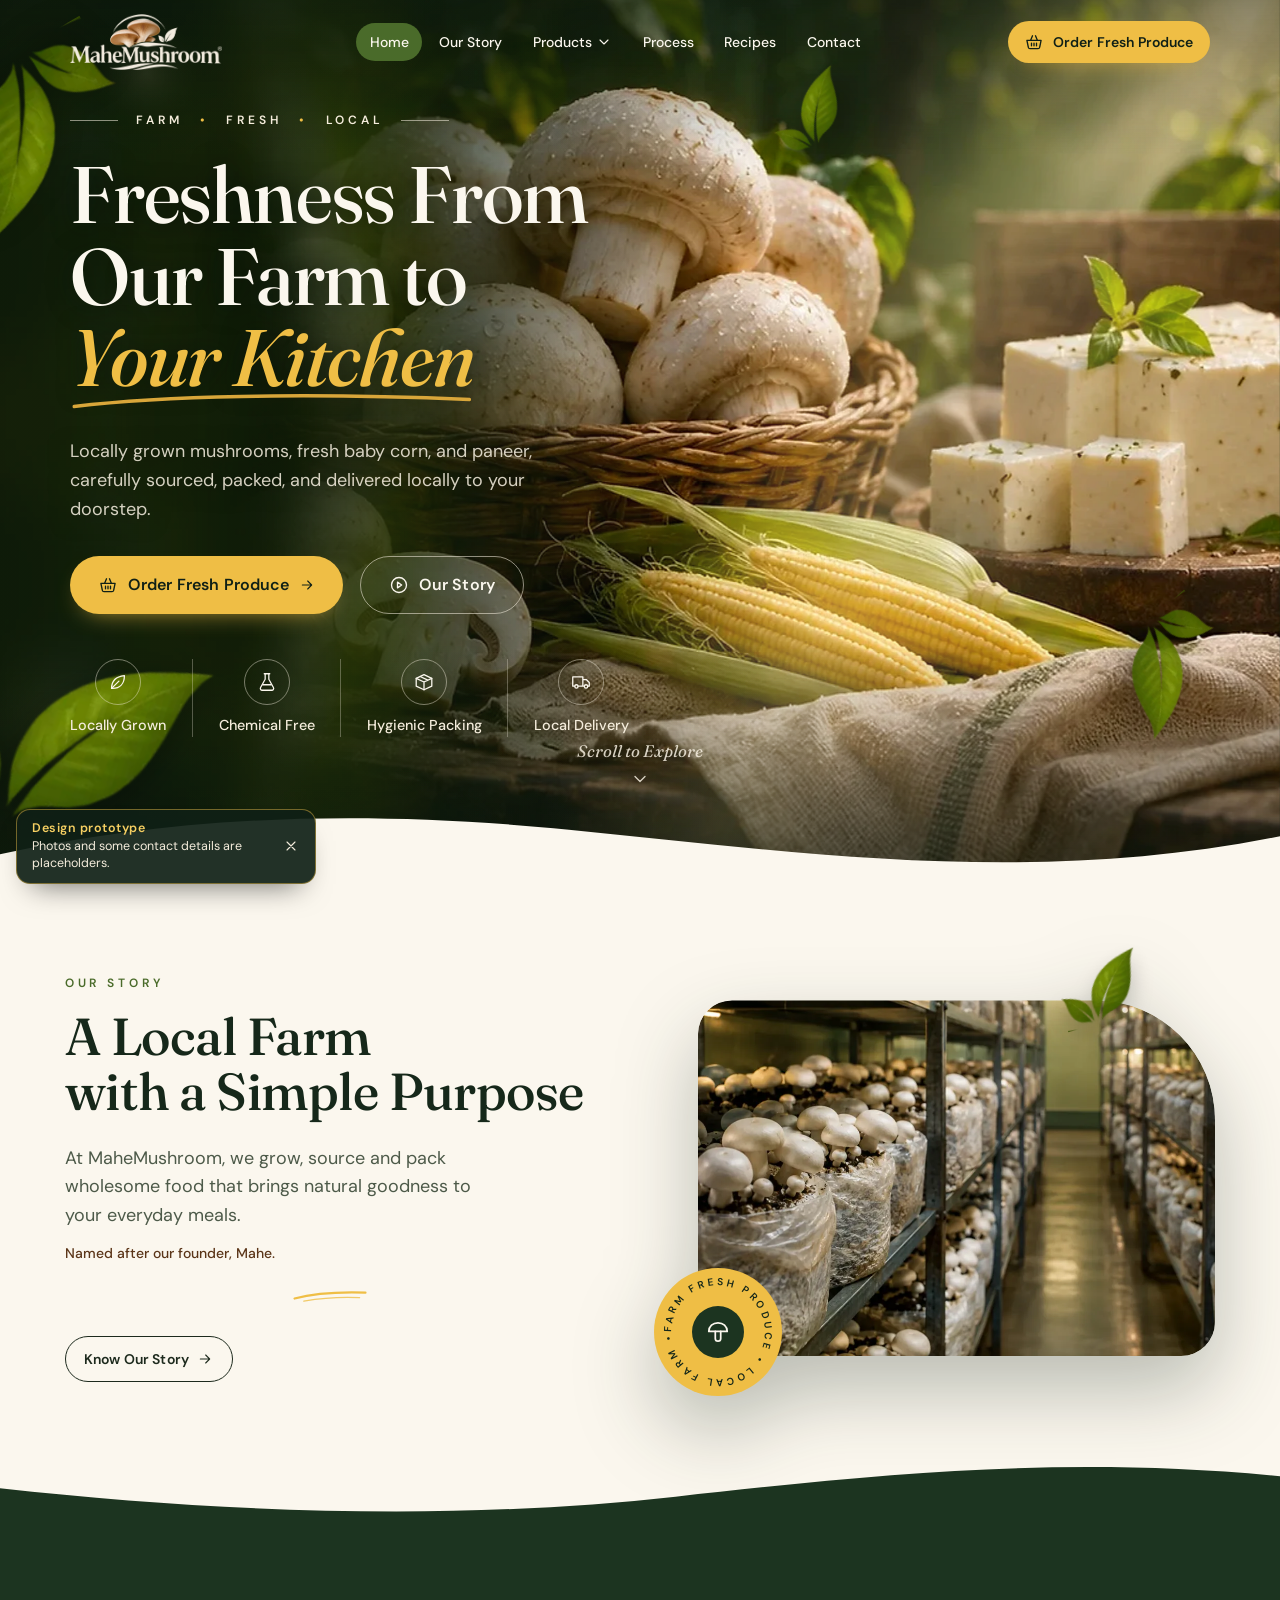
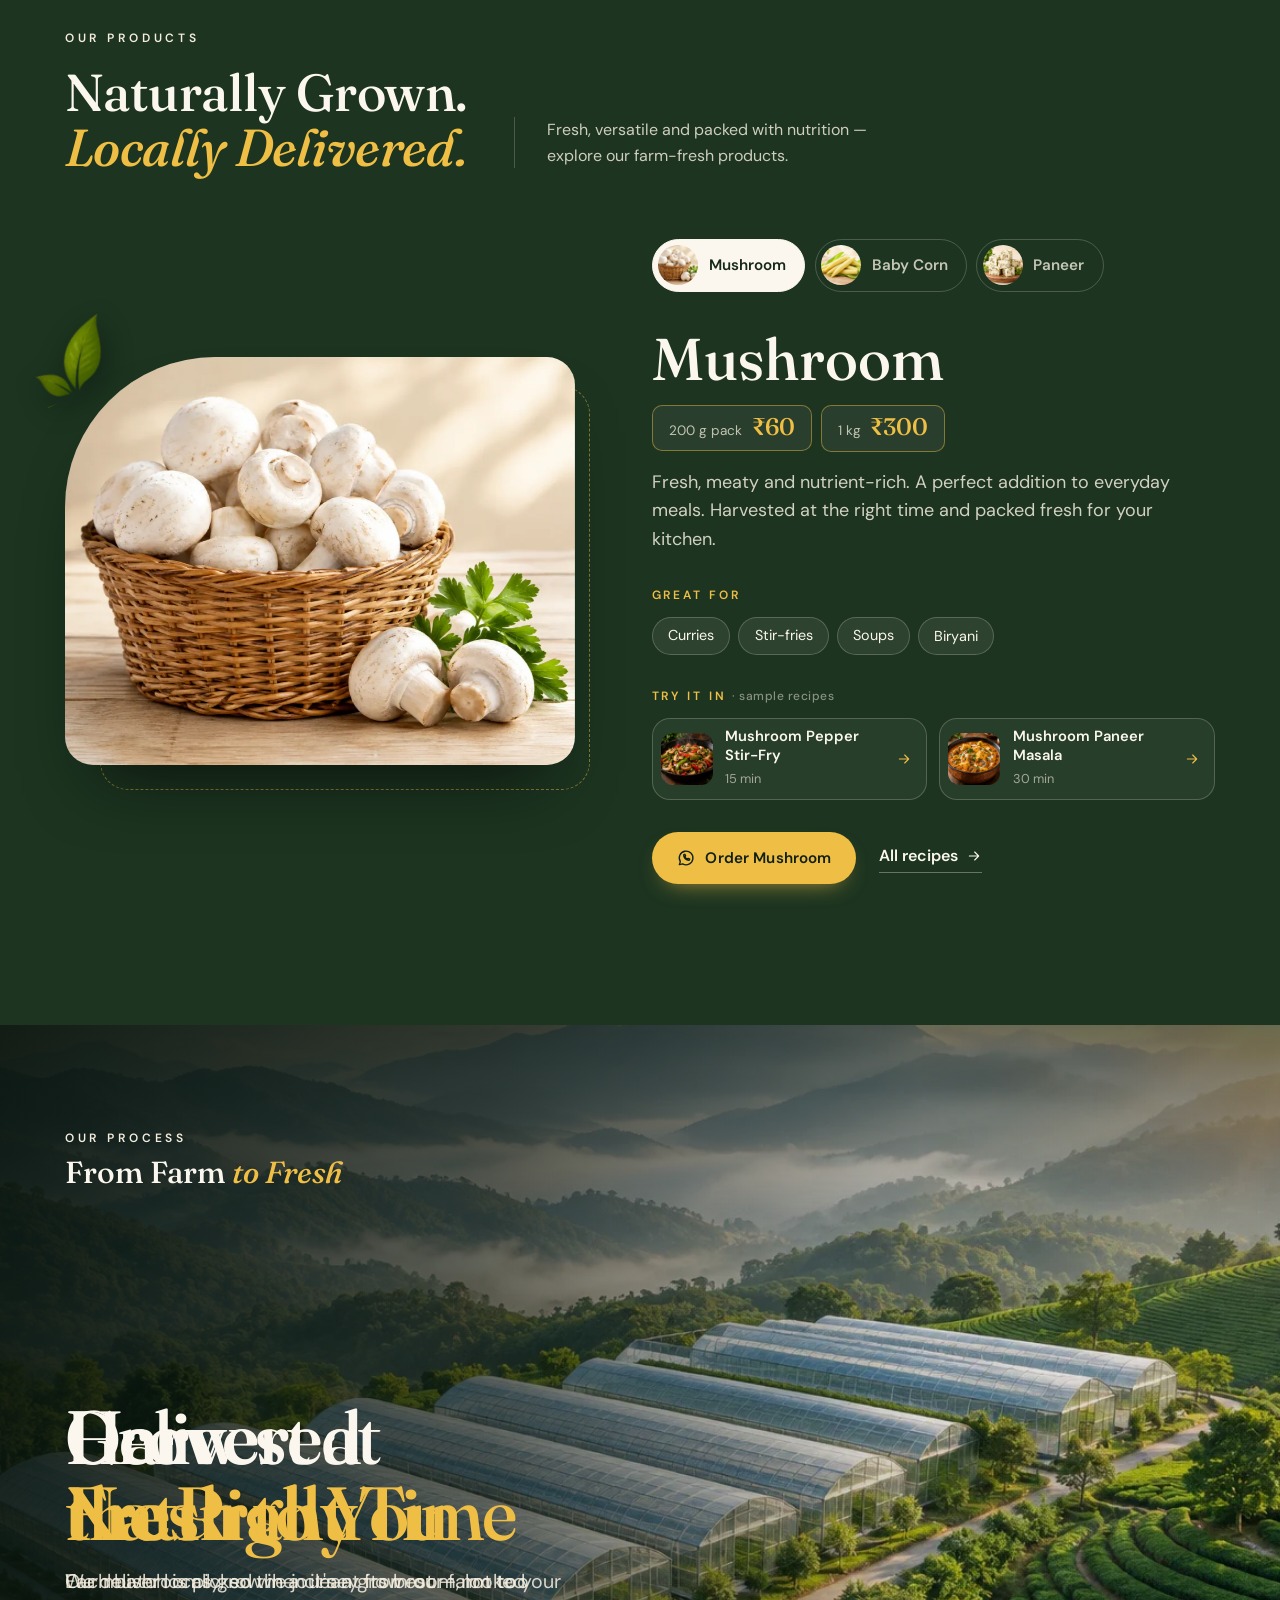
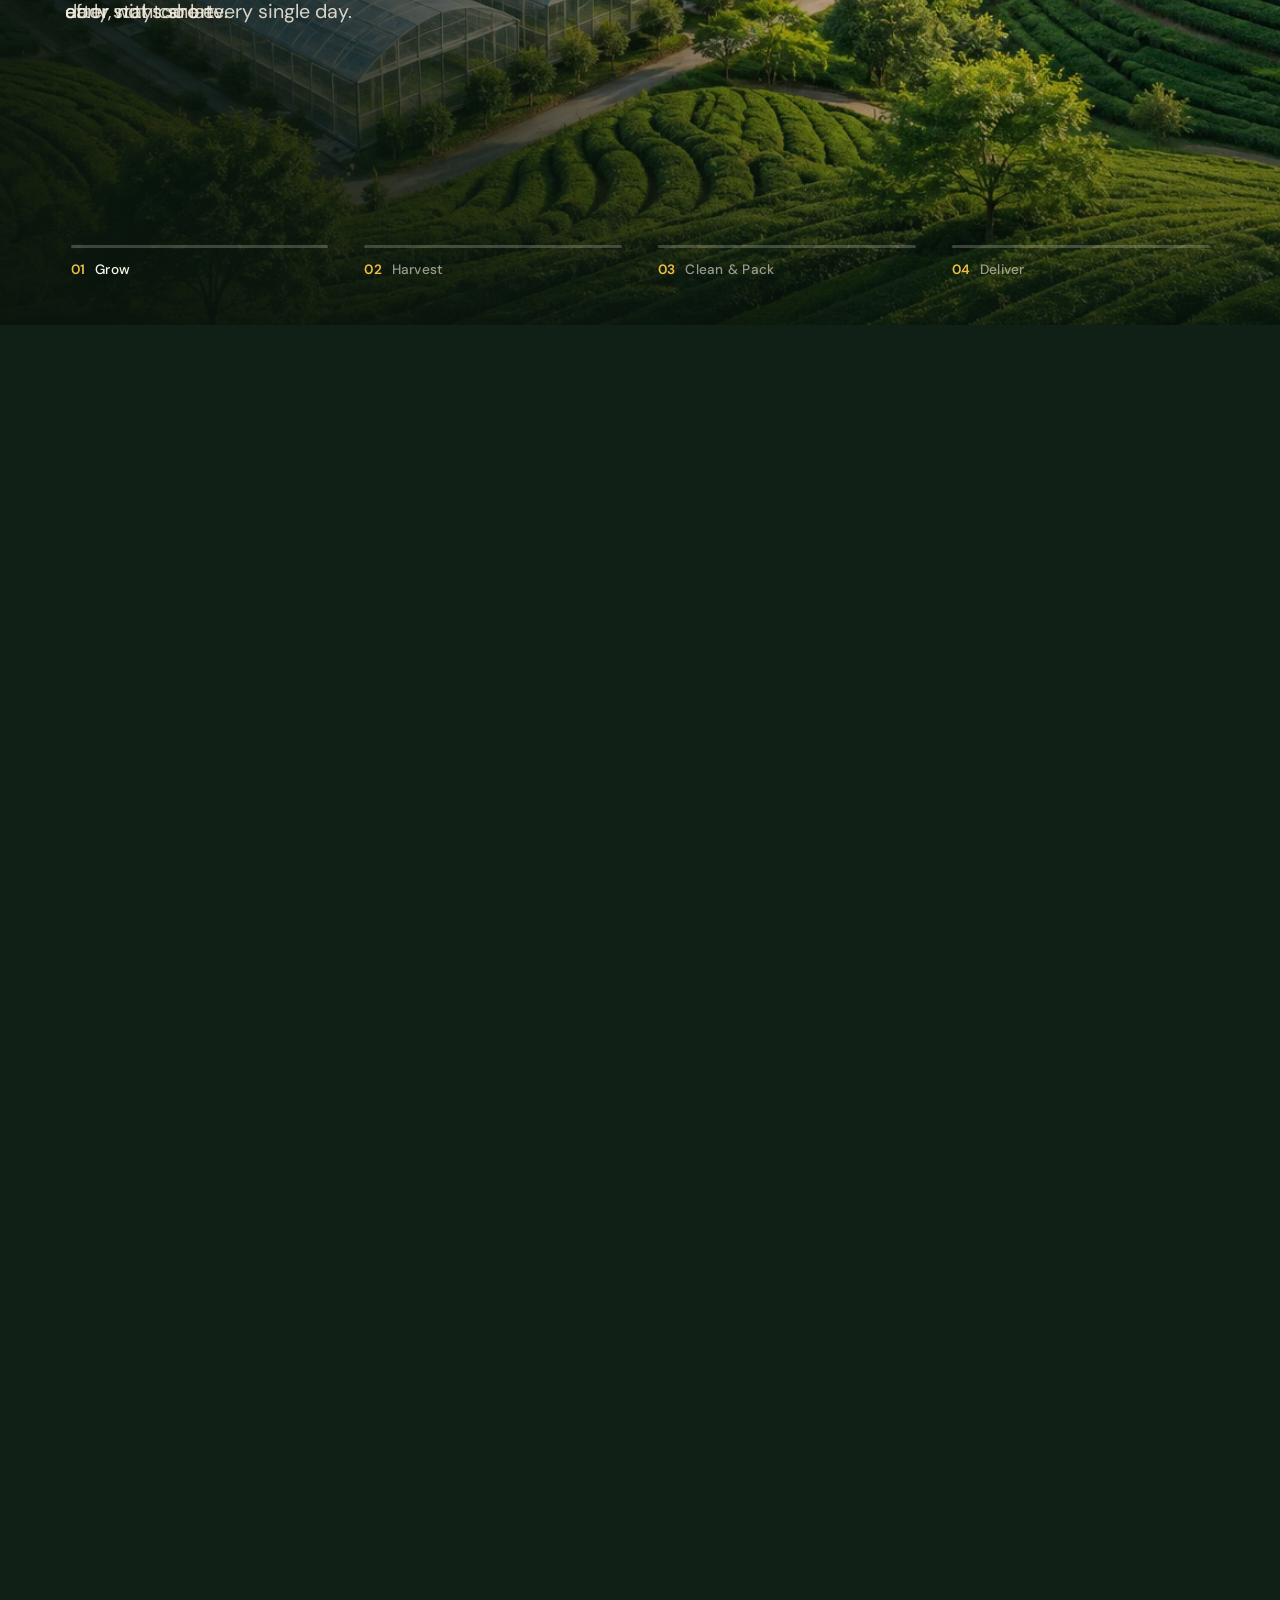
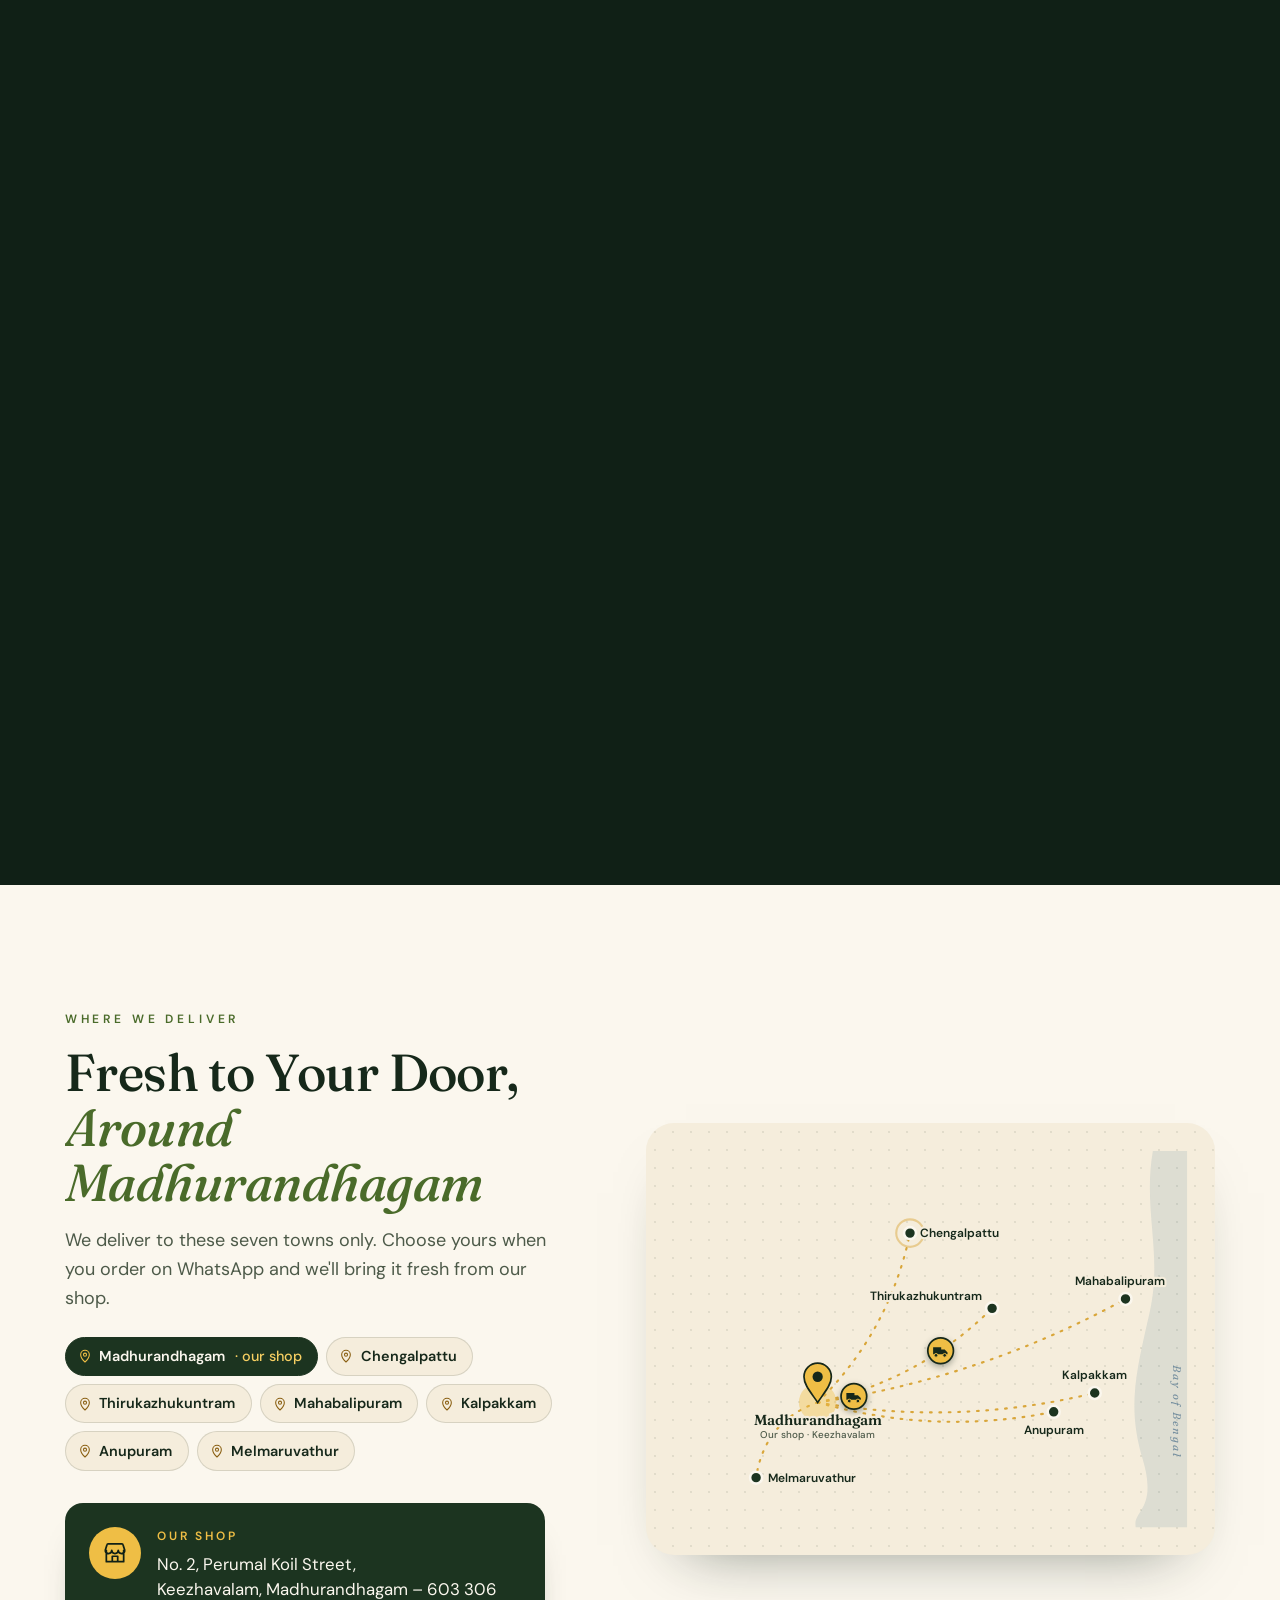
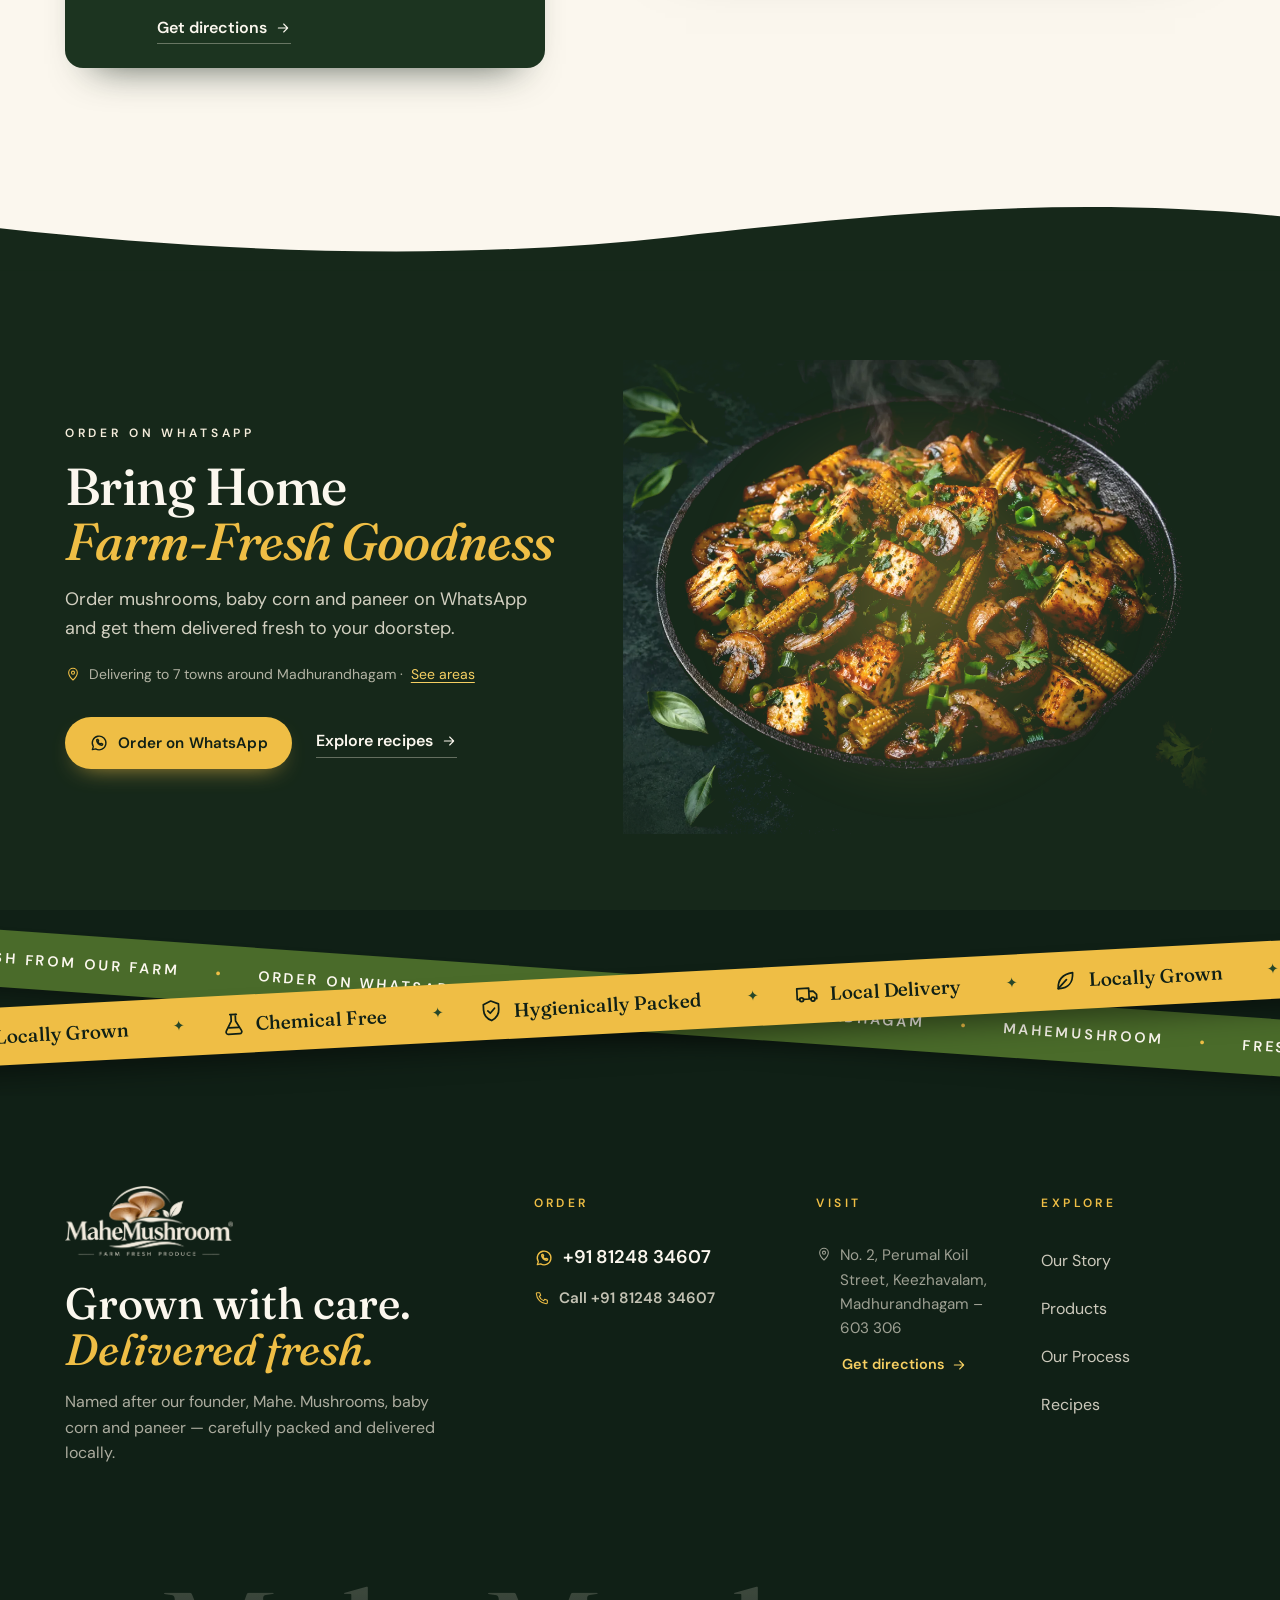
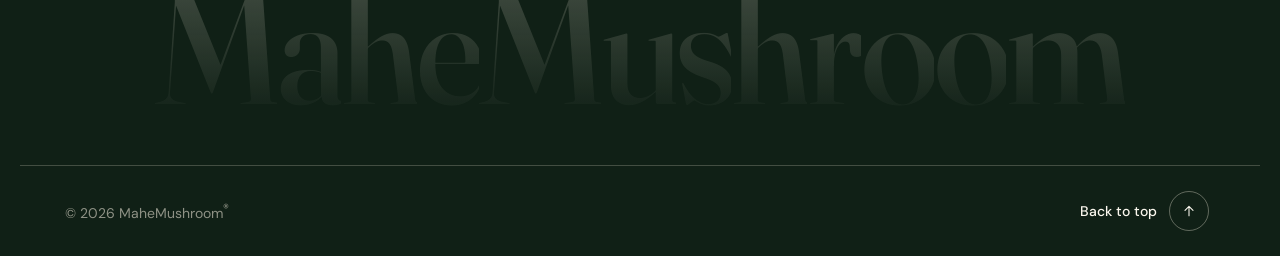
==== commit 81bfcd7f: "Footer: tap-to-call on the WhatsApp number, remove FSSAI placeholder Co-Authored-By: Claude Opus 5.5" ====
--- a/index.html
+++ b/index.html
@@ -516,7 +516,7 @@
           <h2 class="footer-title">Order</h2>
           <ul role="list">
             <li><a class="footer-wa" href="https://wa.me/918124834607" target="_blank" rel="noopener"><svg class="icon"><use href="#i-whatsapp"/></svg>+91 81248 34607</a></li>
-            <li class="footer-muted"><svg class="icon icon--sm"><use href="#i-phone"/></svg>Phone <span class="placeholder" title="Placeholder — phone number not provided yet">to be added</span></li>
+            <li><a class="footer-call" href="tel:+918124834607"><svg class="icon icon--sm"><use href="#i-phone"/></svg>Call +91 81248 34607</a></li>
           </ul>
         </div>
         <div class="footer-col" data-reveal style="--d:2">
@@ -544,7 +544,7 @@
     </div>
 
     <div class="container footer-base">
-      <p>© 2026 MaheMushroom<sup>®</sup> · FSSAI Lic. No. <span class="placeholder" title="Placeholder — licence number not provided yet">to be added</span></p>
+      <p>© 2026 MaheMushroom<sup>®</sup></p>
       <button type="button" class="to-top" data-to-top><span>Back to top</span><span class="to-top-dot"><svg class="icon icon--sm"><use href="#i-arrow-up"/></svg></span></button>
     </div>
 
--- a/styles.css
+++ b/styles.css
@@ -691,6 +691,9 @@
 .footer-wa { display: inline-flex; align-items: center; gap: 0.6rem; font-size: 1.15rem; font-weight: 600; color: var(--cream-50); transition: color var(--t-fast); }
 .footer-wa .icon { color: var(--gold-400); }
 .footer-wa:hover { color: var(--gold-300); }
+.footer-call { display: inline-flex; align-items: center; gap: 0.6rem; font-size: 0.95rem; font-weight: 600; color: rgba(246, 239, 224, 0.78); transition: color var(--t-fast); }
+.footer-call .icon { color: var(--gold-400); }
+.footer-call:hover { color: var(--gold-300); }
 .footer-directions { display: inline-flex; align-items: center; gap: 0.4rem; margin-left: 1.6rem; font-size: 0.9rem; font-weight: 600; color: var(--gold-300); }
 .footer-directions:hover { color: var(--cream-50); }
 /* links underline in gold from the left on hover */
@@ -1234,6 +1237,20 @@
   .proto-badge span { display: none; }
   .order-fields { grid-template-columns: 1fr; }
   .order-dialog form { padding: var(--s-5); }
+
+  /* order window on phones: pack name on one line, price under it, thumb-sized steppers */
+  .order-dialog { width: calc(100% - 20px); }
+  .order-dialog form { padding: var(--s-5) var(--s-4); }
+  .cart-row { grid-template-columns: 1fr auto 3.6rem; gap: 0.5rem; }
+  .cart-row > span:first-child { white-space: nowrap; }
+  .cart-row small { display: block; }
+  .stepper button { width: 40px; height: 40px; }
+
+  /* text links get a finger-sized tap area without changing how they look */
+  .text-arrow, .footer-wa, .footer-call, .footer-directions, .order-band-area a { position: relative; }
+  .text-arrow::before, .footer-wa::before, .footer-call::before, .footer-directions::before, .order-band-area a::before { content: ""; position: absolute; inset: -10px -6px; }
+  .order-band-area { flex-wrap: wrap; row-gap: 0.25rem; }
+  .order-band-area a { white-space: nowrap; }
 }
 
 @media (max-width: 480px) {
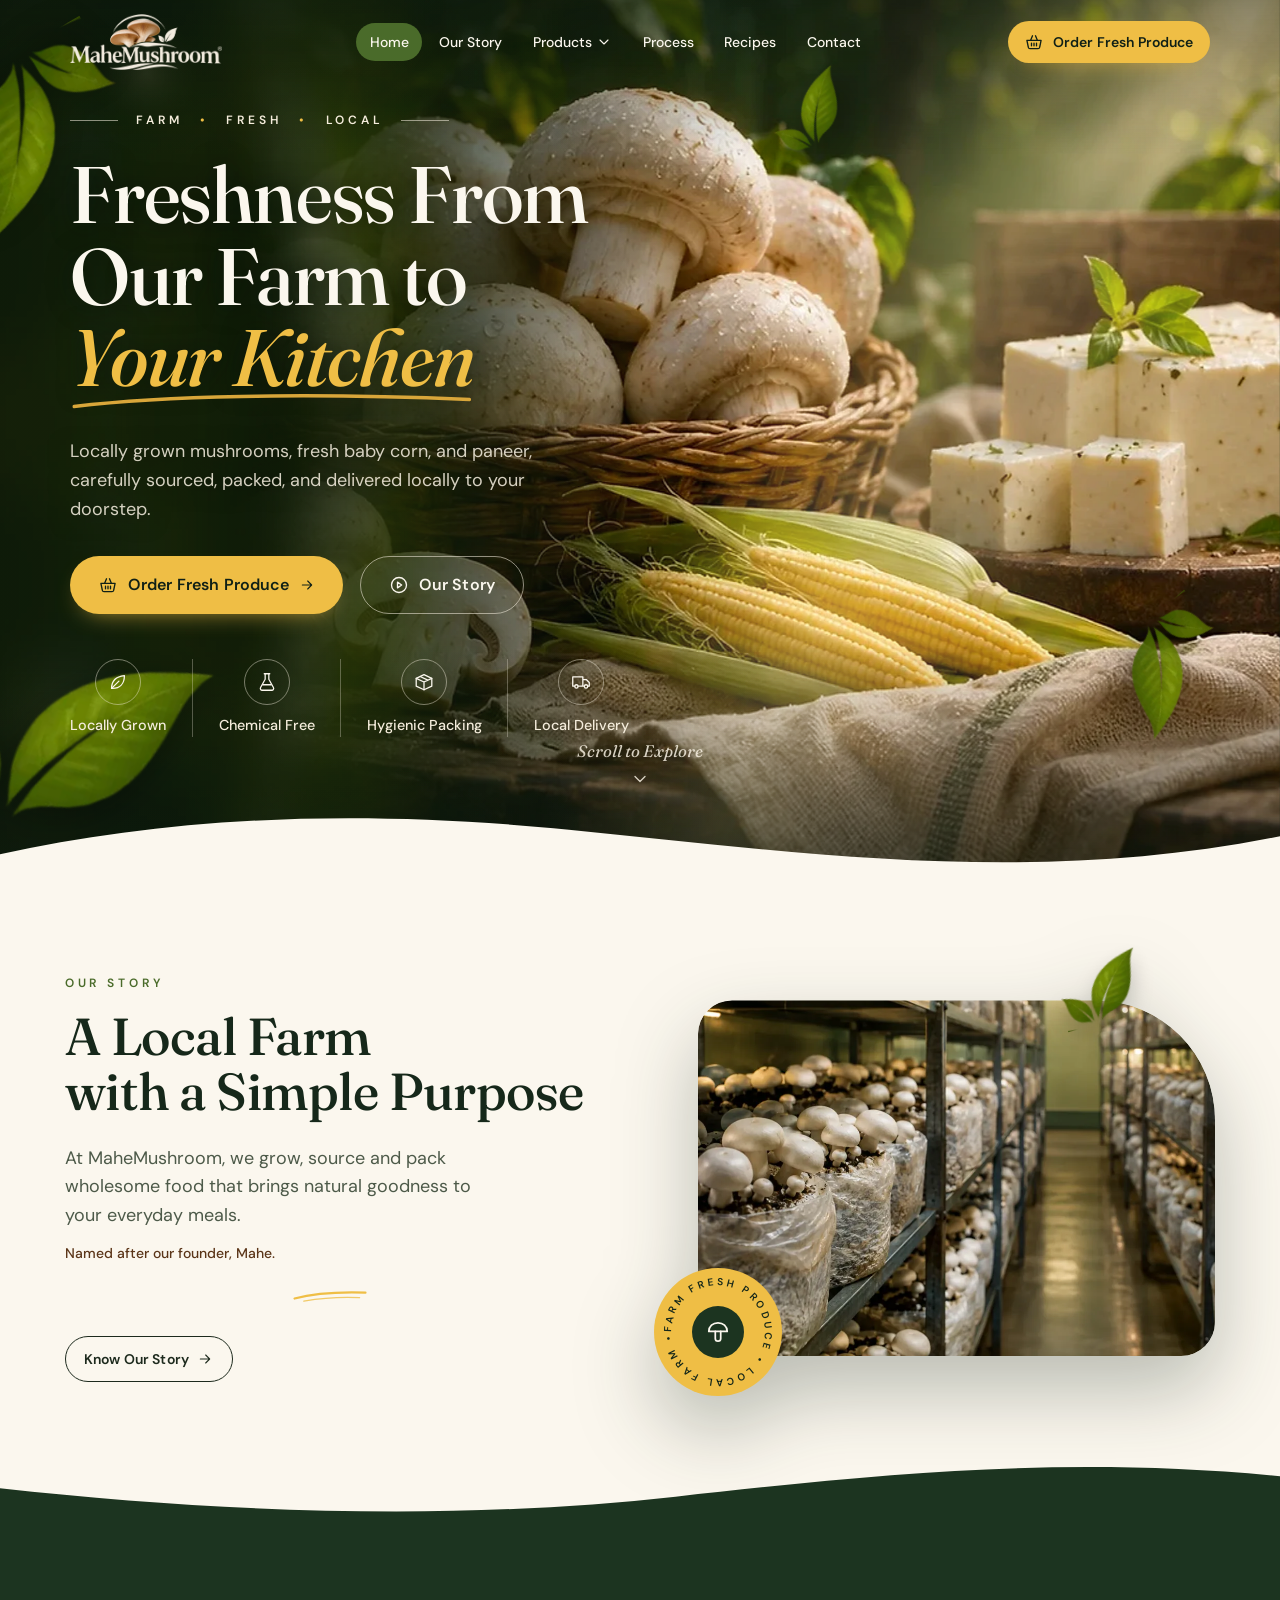
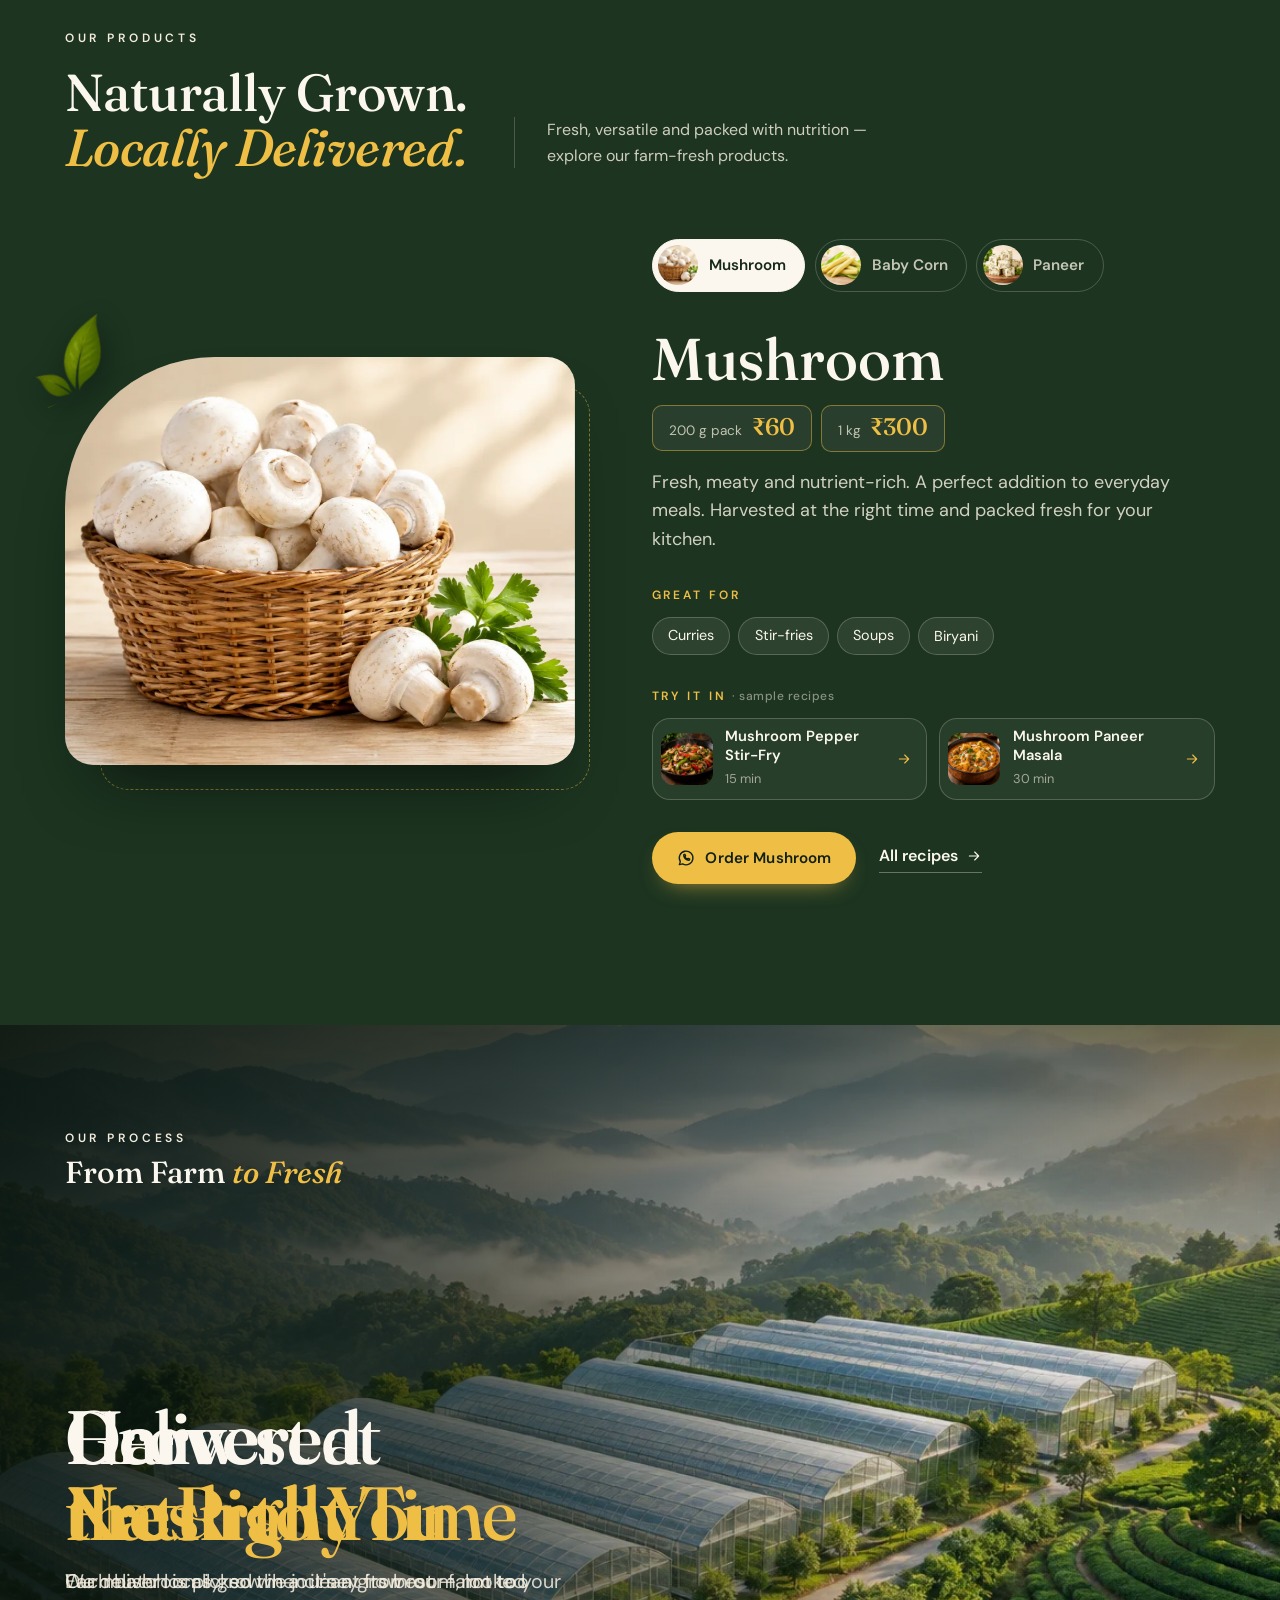
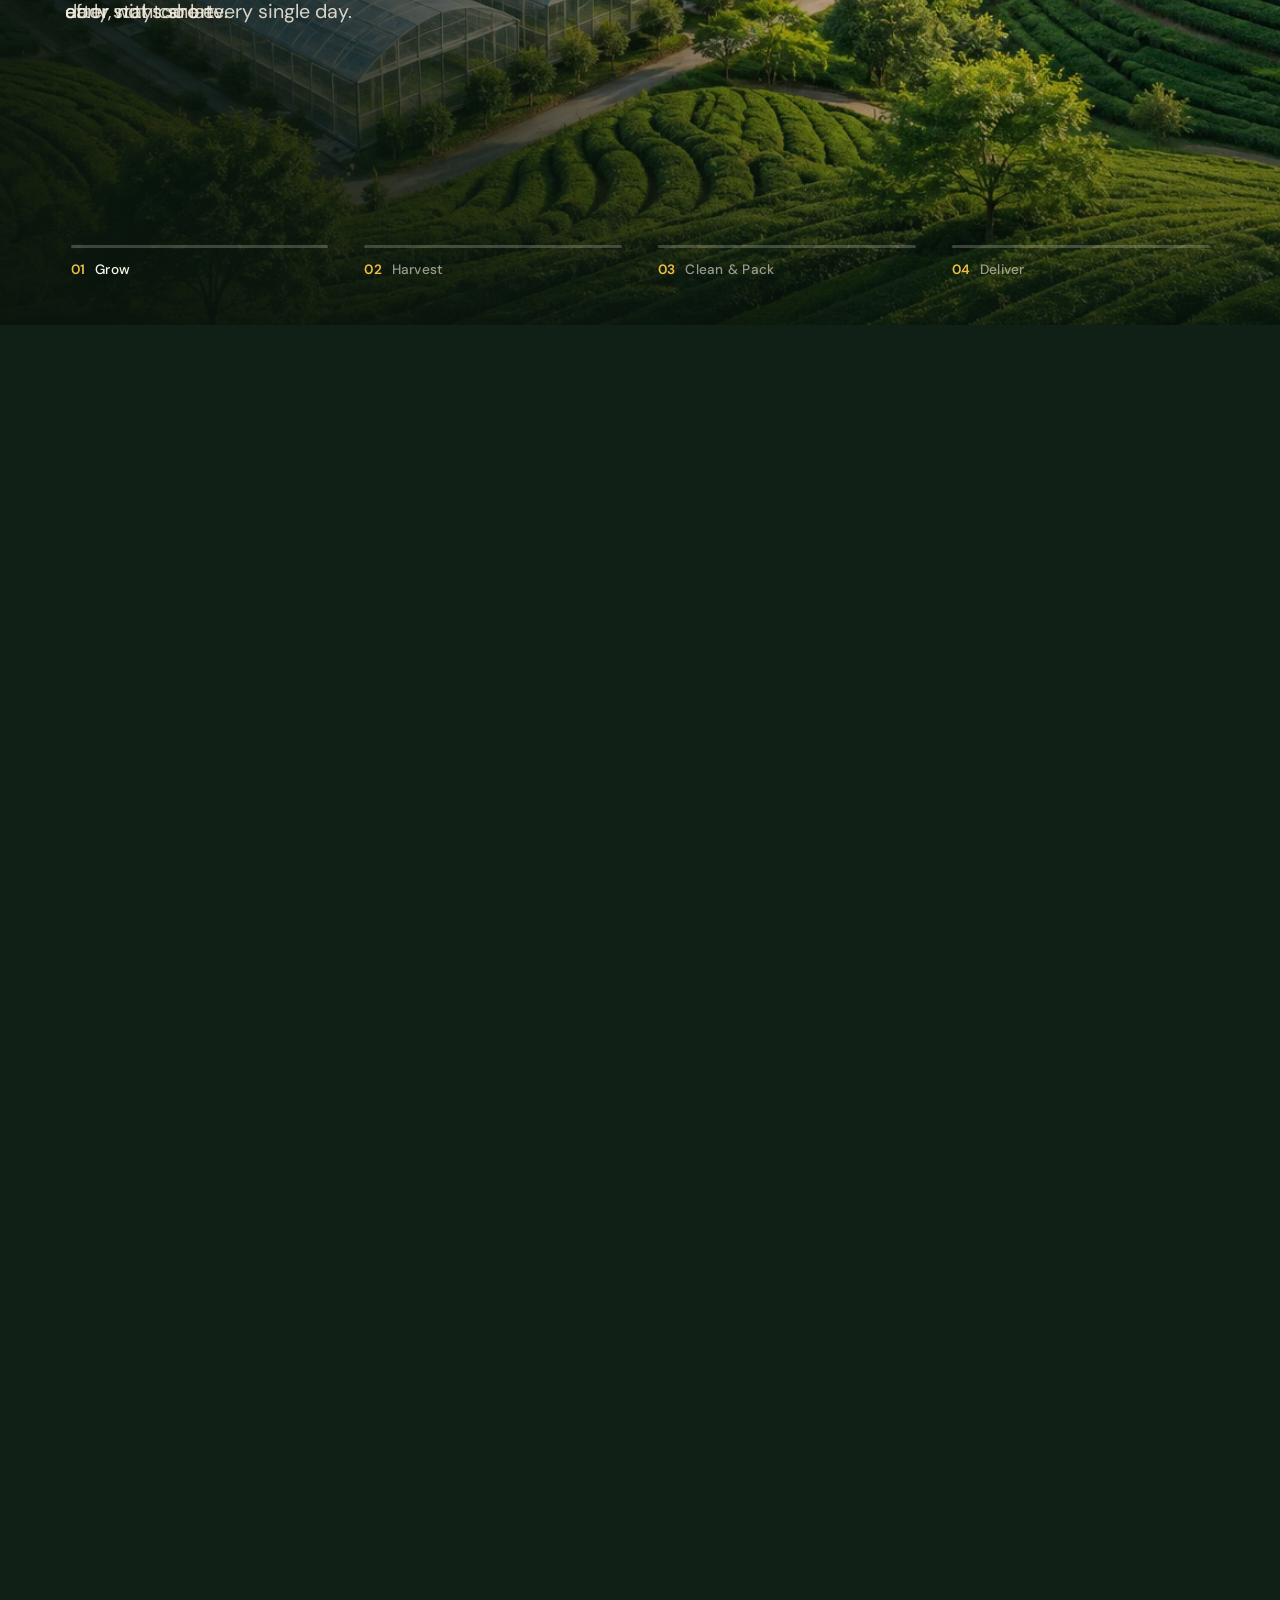
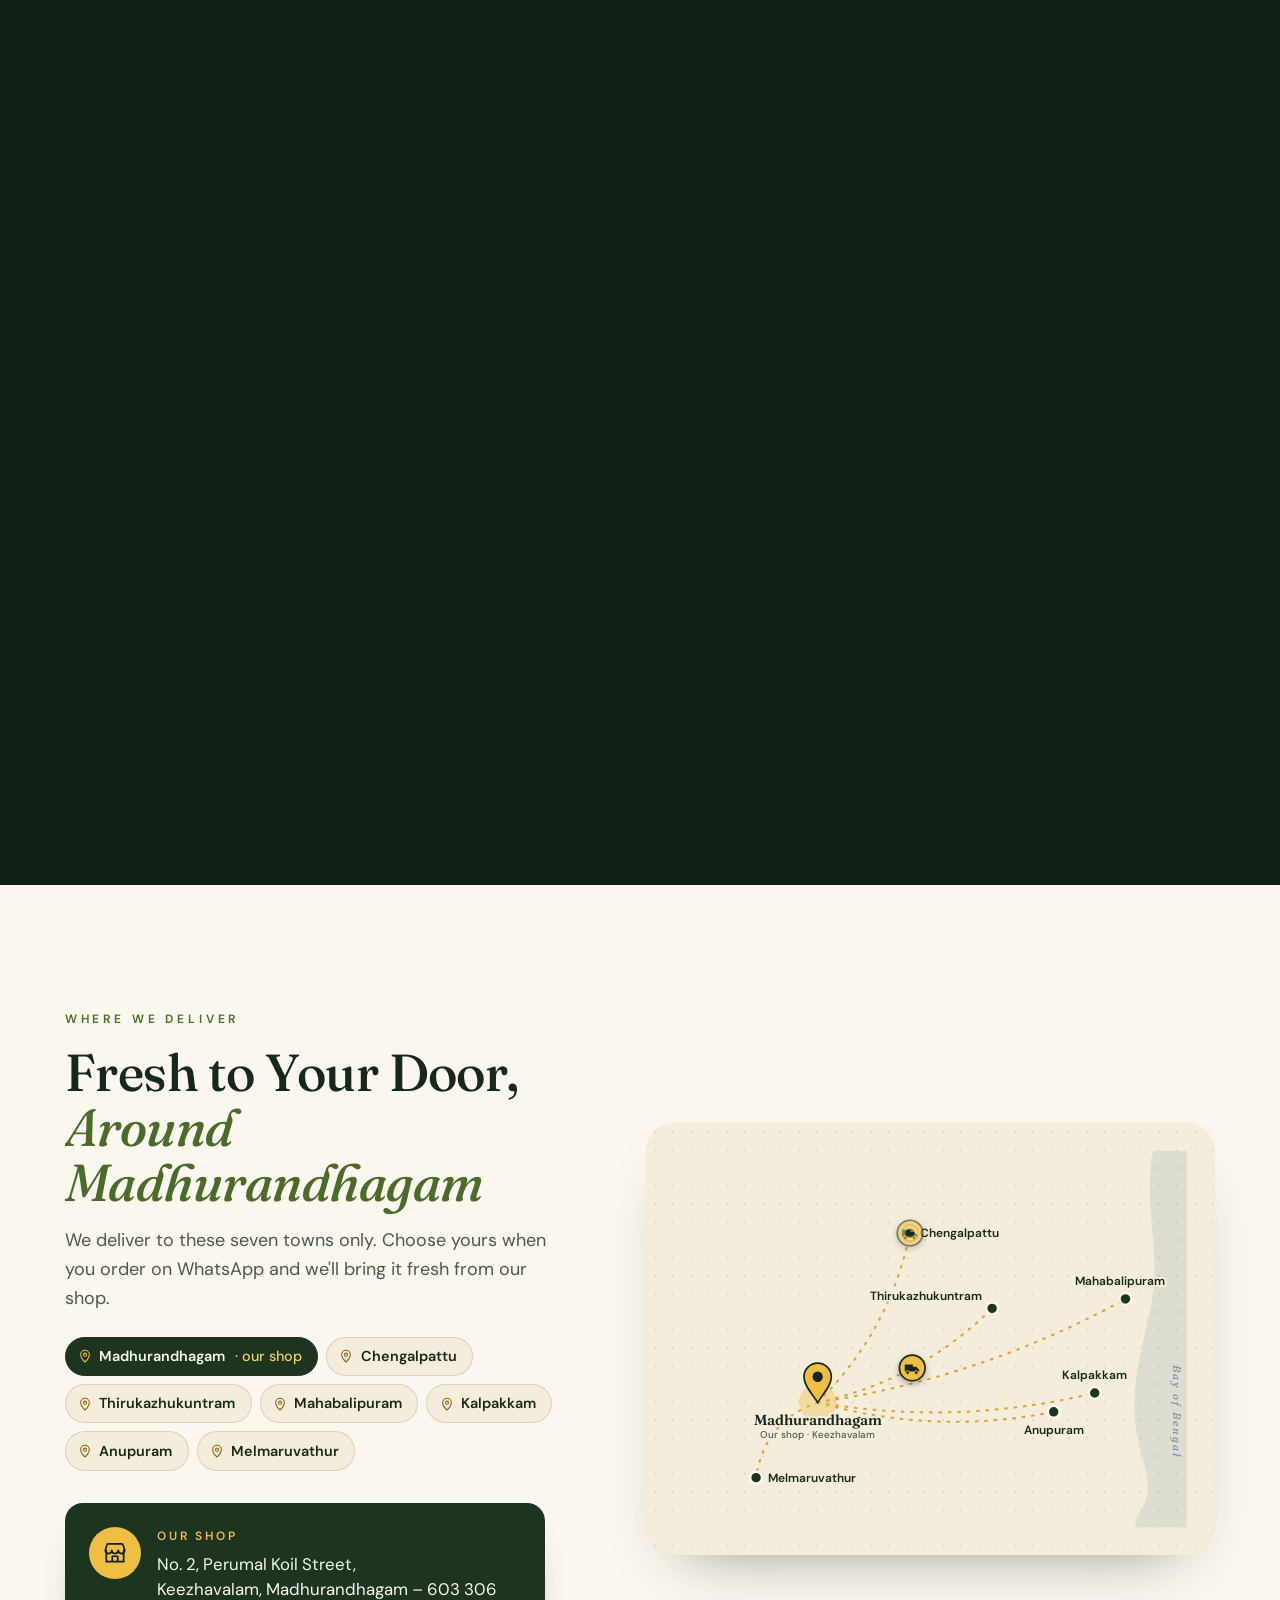
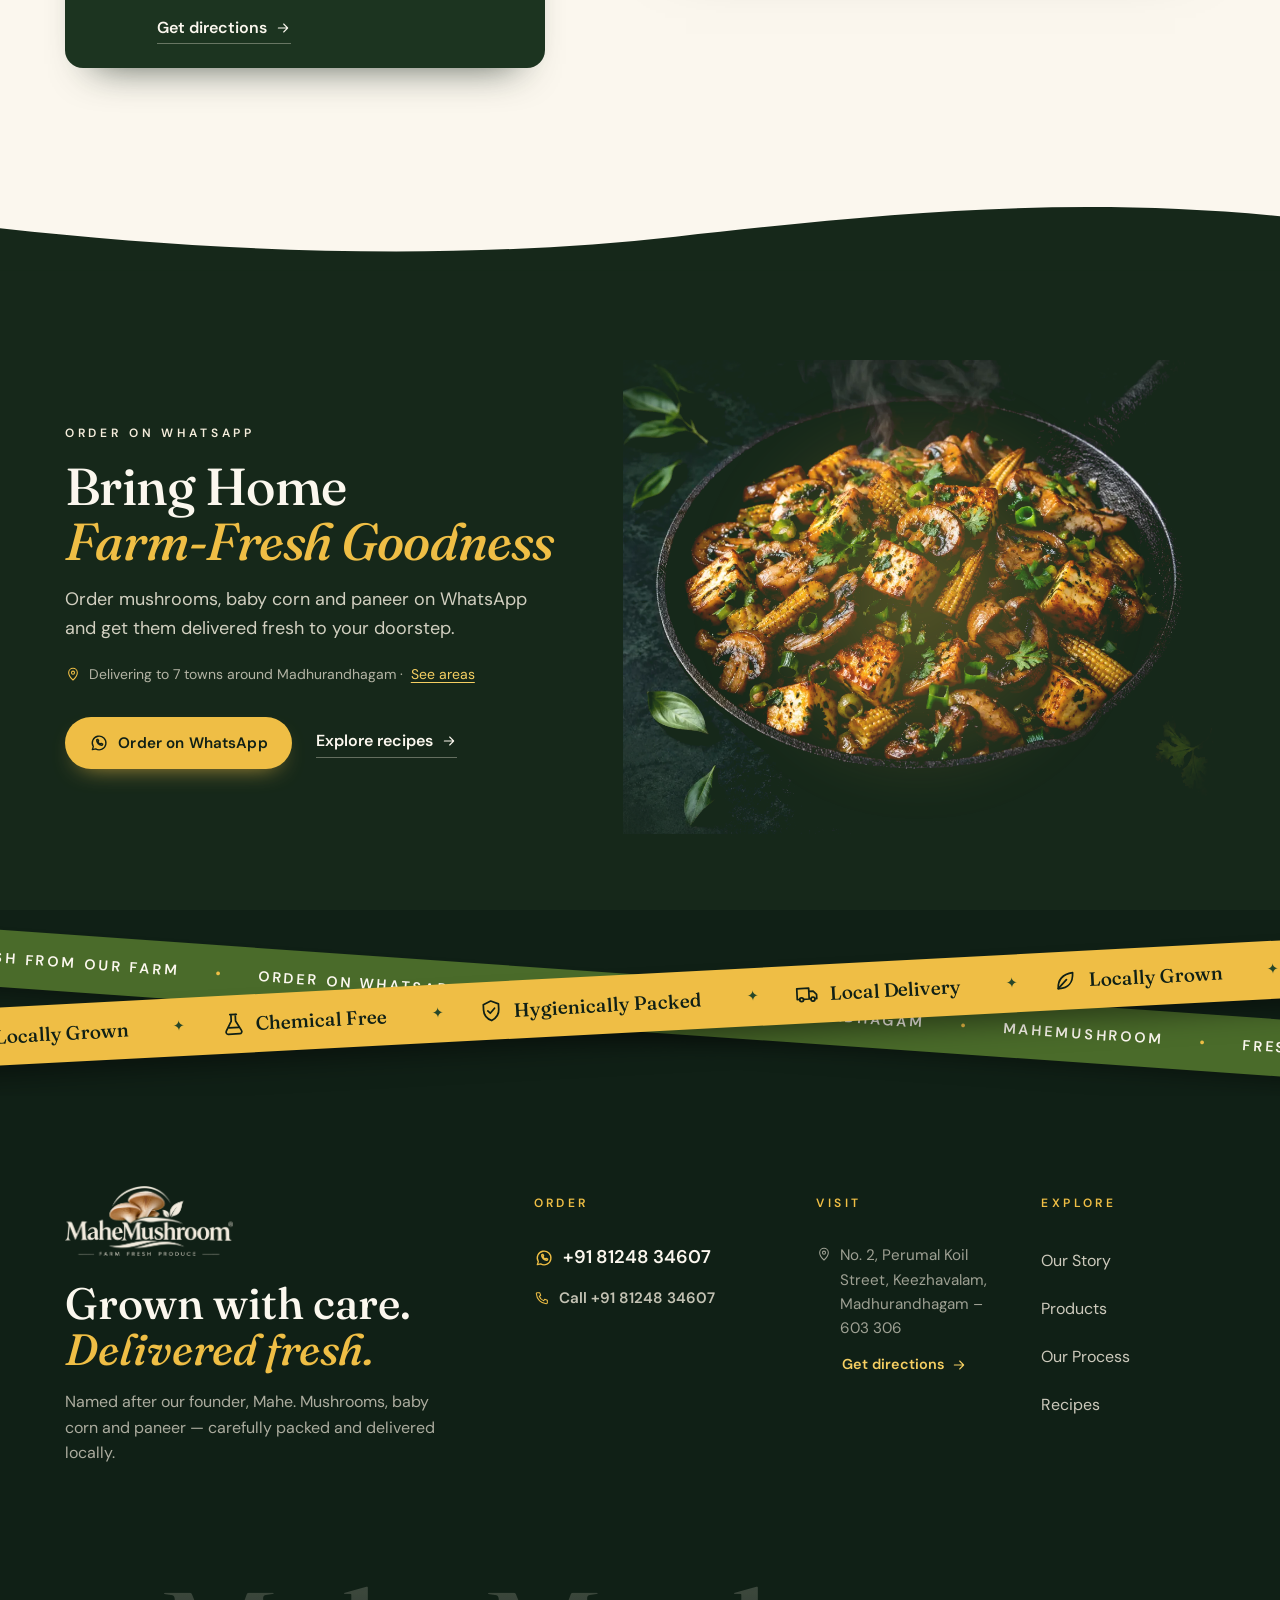
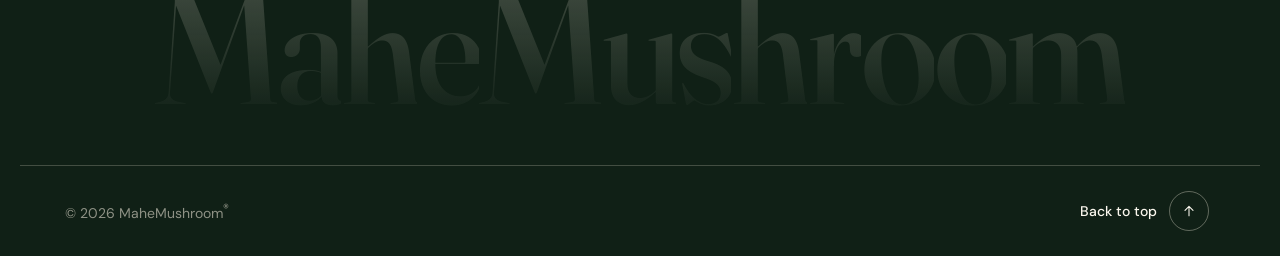
==== commit 4c8b914c: "Remove the design prototype label from all pages Co-Authored-By: Claude Opus 5.5 <noreply@anthropic." ====
--- a/index.html
+++ b/index.html
@@ -550,12 +550,6 @@
 
   </footer>
 
-  <!-- ============ Prototype-only UI ============ -->
-  <aside class="proto-badge" data-proto-badge>
-    <strong>Design prototype</strong>
-    <span>Photos and some contact details are placeholders.</span>
-    <button type="button" class="icon-btn" aria-label="Hide prototype note" data-proto-close><svg class="icon icon--sm"><use href="#i-close"/></svg></button>
-  </aside>
 
   <dialog class="order-dialog" data-order-dialog aria-labelledby="order-title">
     <form method="dialog" class="order-form" data-order-form novalidate>
--- a/styles.css
+++ b/styles.css
@@ -79,7 +79,7 @@
 
 /* focus ring: forest on light surfaces, gold on dark ones */
 :root { --focus: var(--forest-800); }
-.site-header:not(.is-solid), .mobile-menu, .hero, .page-hero, .recipes-hero, .recipe-hero, .products, .belief, .order-band, .site-footer, .proto-badge { --focus: var(--gold-400); }
+.site-header:not(.is-solid), .mobile-menu, .hero, .page-hero, .recipes-hero, .recipe-hero, .products, .belief, .order-band, .site-footer { --focus: var(--gold-400); }
 :focus-visible { outline: 2px solid var(--focus); outline-offset: 3px; border-radius: 4px; }
 
 .skip-link {
@@ -733,21 +733,7 @@
   border-bottom: 1px dashed rgba(239, 190, 69, 0.55); cursor: help;
 }
 
-/* ---------- Prototype badge / dialog / toast ---------- */
-.proto-badge {
-  position: fixed; left: 16px; bottom: 16px; z-index: 40;
-  display: grid; grid-template-columns: 1fr auto; align-items: center; column-gap: var(--s-2);
-  max-width: 300px; padding: 0.65rem 0.4rem 0.65rem 0.95rem;
-  background: rgba(16, 32, 22, 0.92); color: var(--cream-100);
-  border: 1px solid rgba(239, 190, 69, 0.45); border-radius: 14px;
-  font-size: 0.78rem; line-height: 1.4;
-  box-shadow: 0 16px 30px -16px rgba(0, 0, 0, 0.6);
-}
-.proto-badge strong { grid-column: 1; color: var(--gold-300); font-weight: 600; letter-spacing: 0.04em; }
-.proto-badge span { grid-column: 1; }
-.proto-badge .icon-btn { grid-column: 2; grid-row: 1 / span 2; width: 36px; height: 36px; }
-.proto-badge[hidden] { display: none; }
-
+/* ---------- Order dialog / toast ---------- */
 .order-dialog {
   width: min(500px, calc(100vw - 24px));
   padding: 0; border: 0; border-radius: var(--r-lg);
@@ -1233,8 +1219,6 @@
   .method-steps li::before { font-size: 1.8rem; }
 
 
-  .proto-badge { left: 12px; bottom: 12px; padding-block: 0.4rem; }
-  .proto-badge span { display: none; }
   .order-fields { grid-template-columns: 1fr; }
   .order-dialog form { padding: var(--s-5); }
 
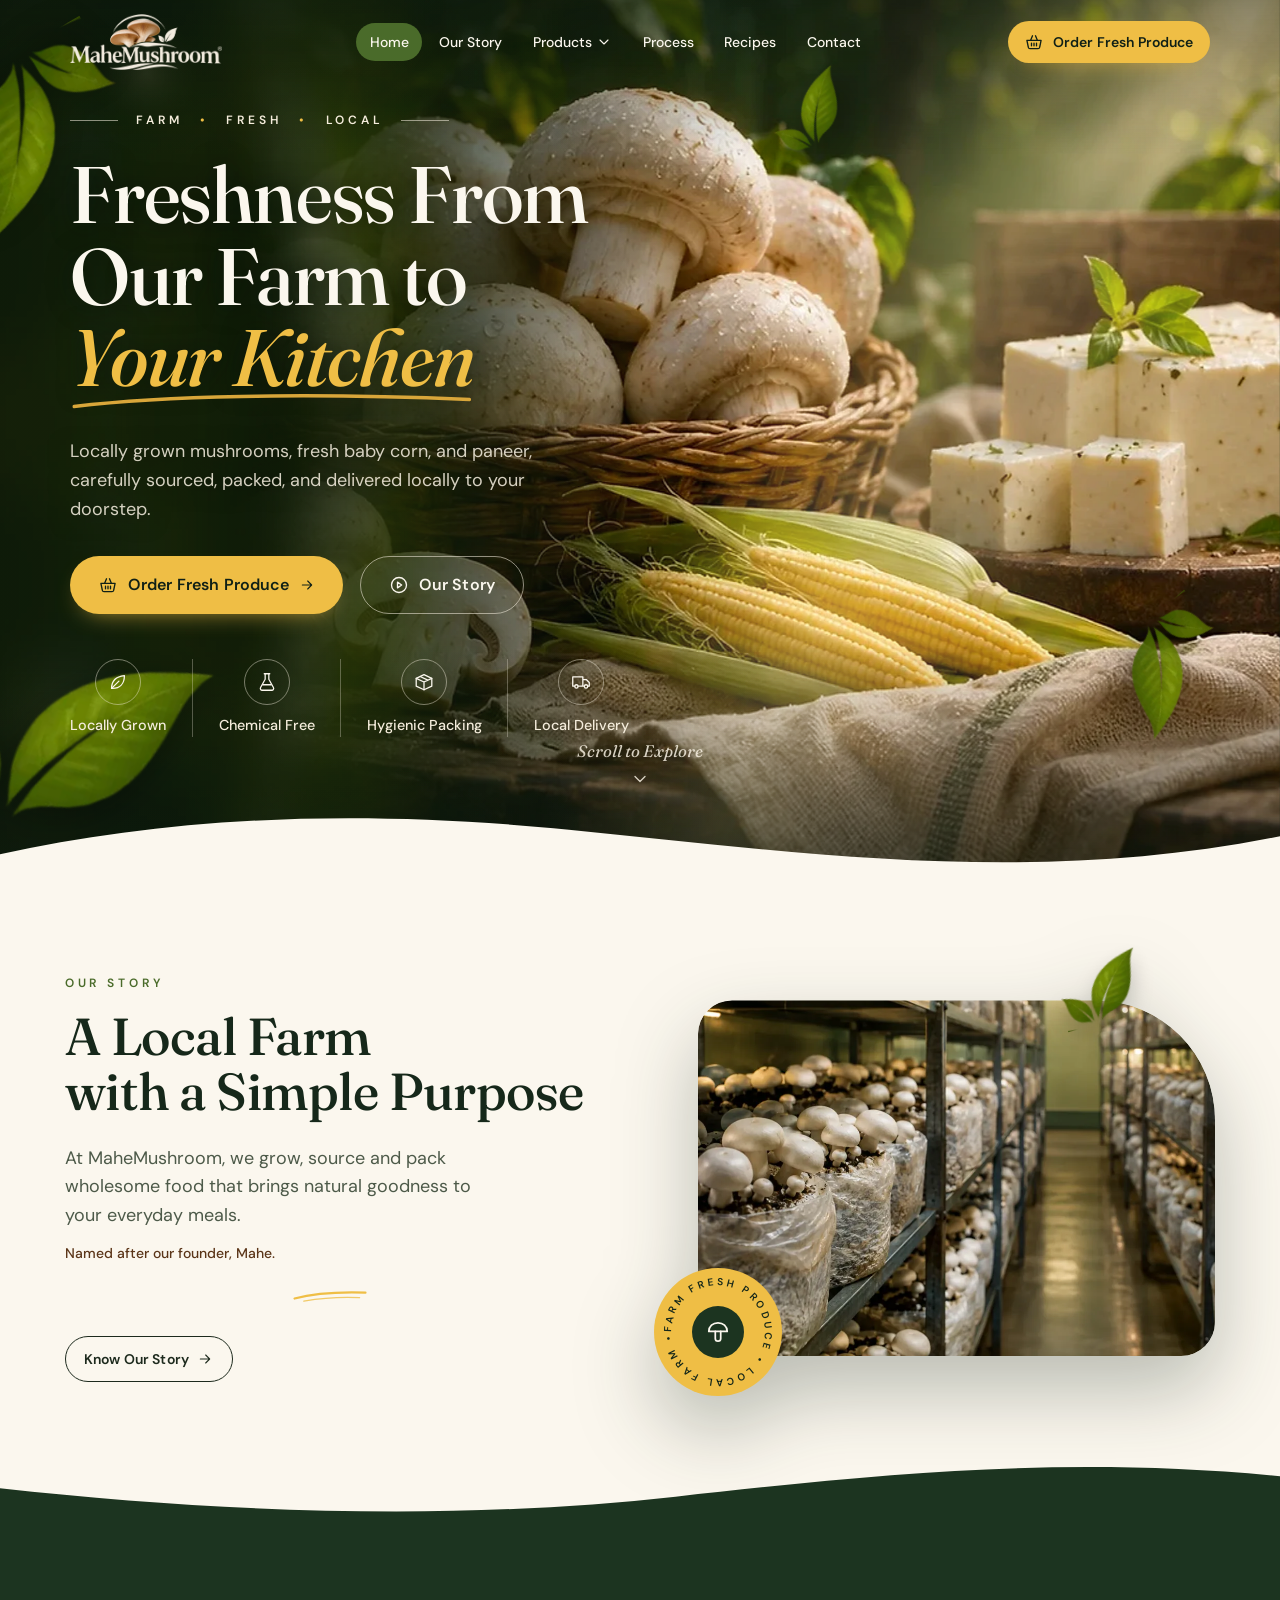
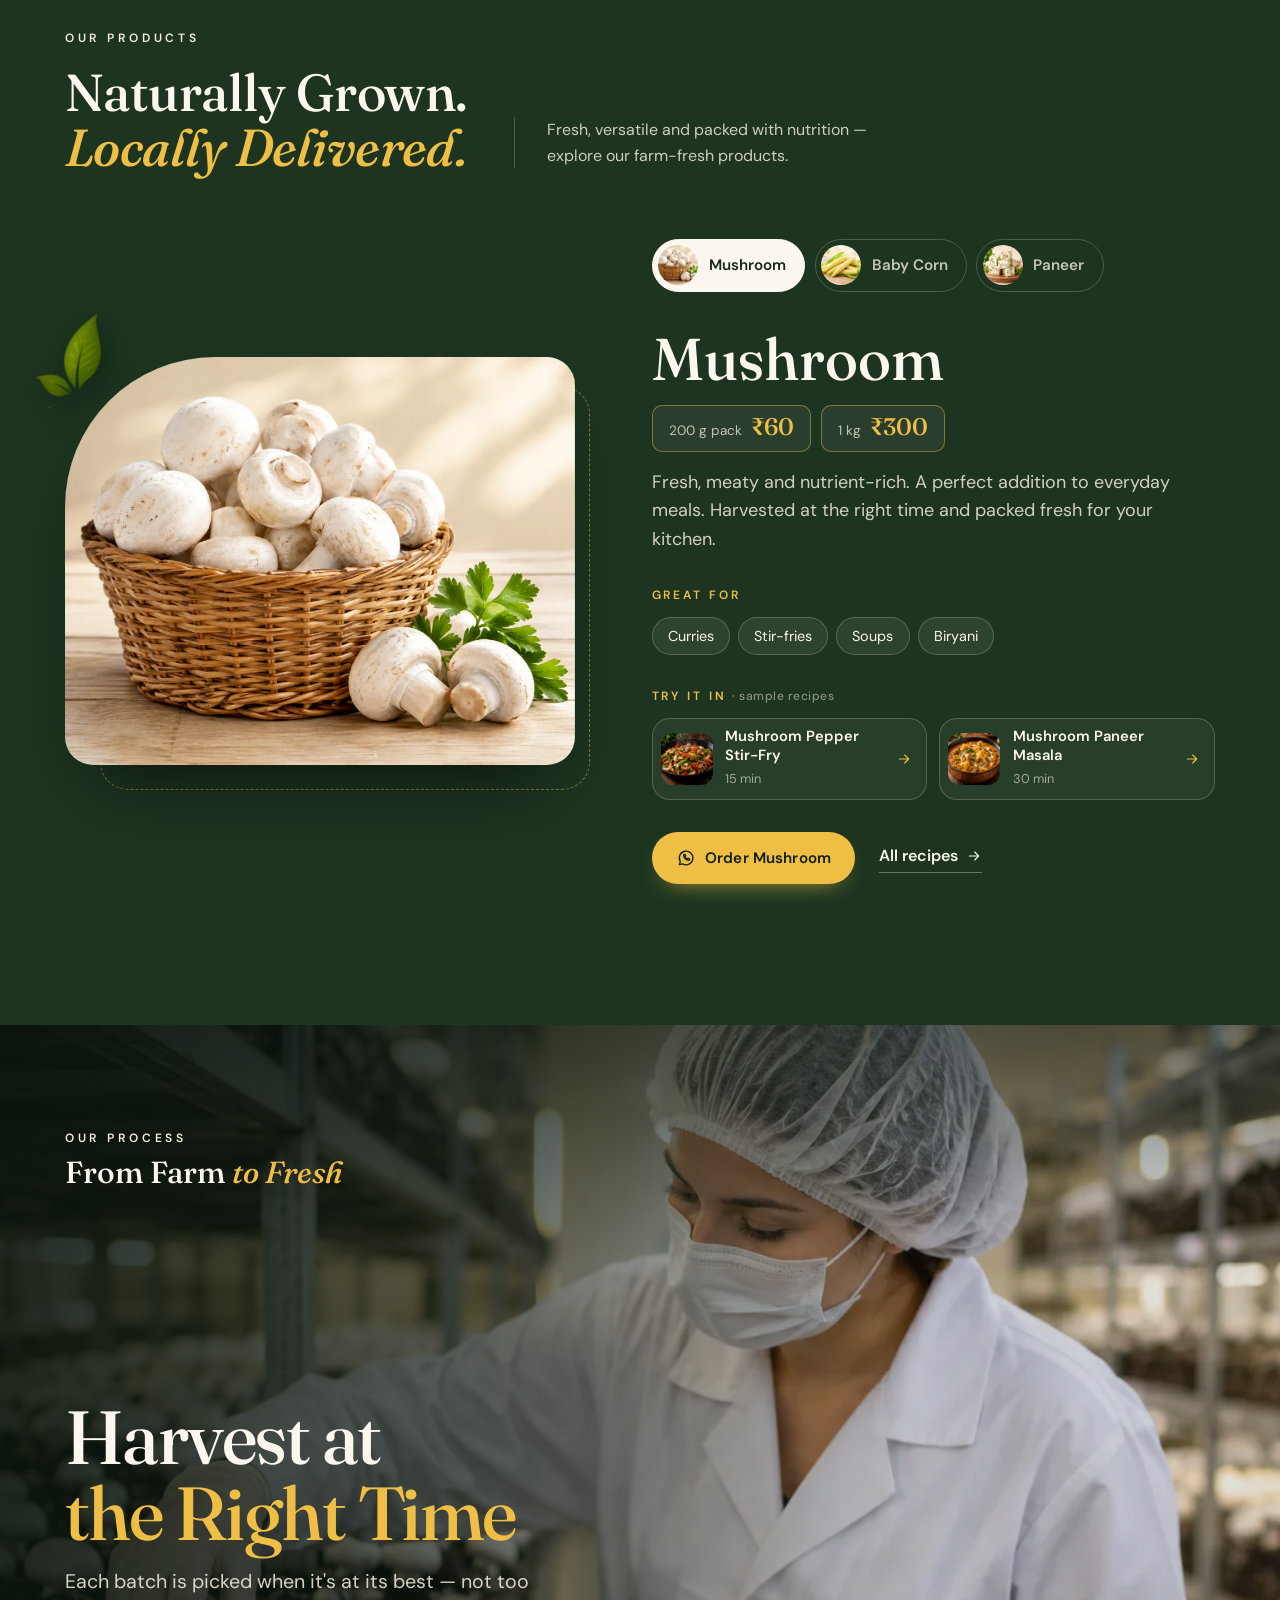
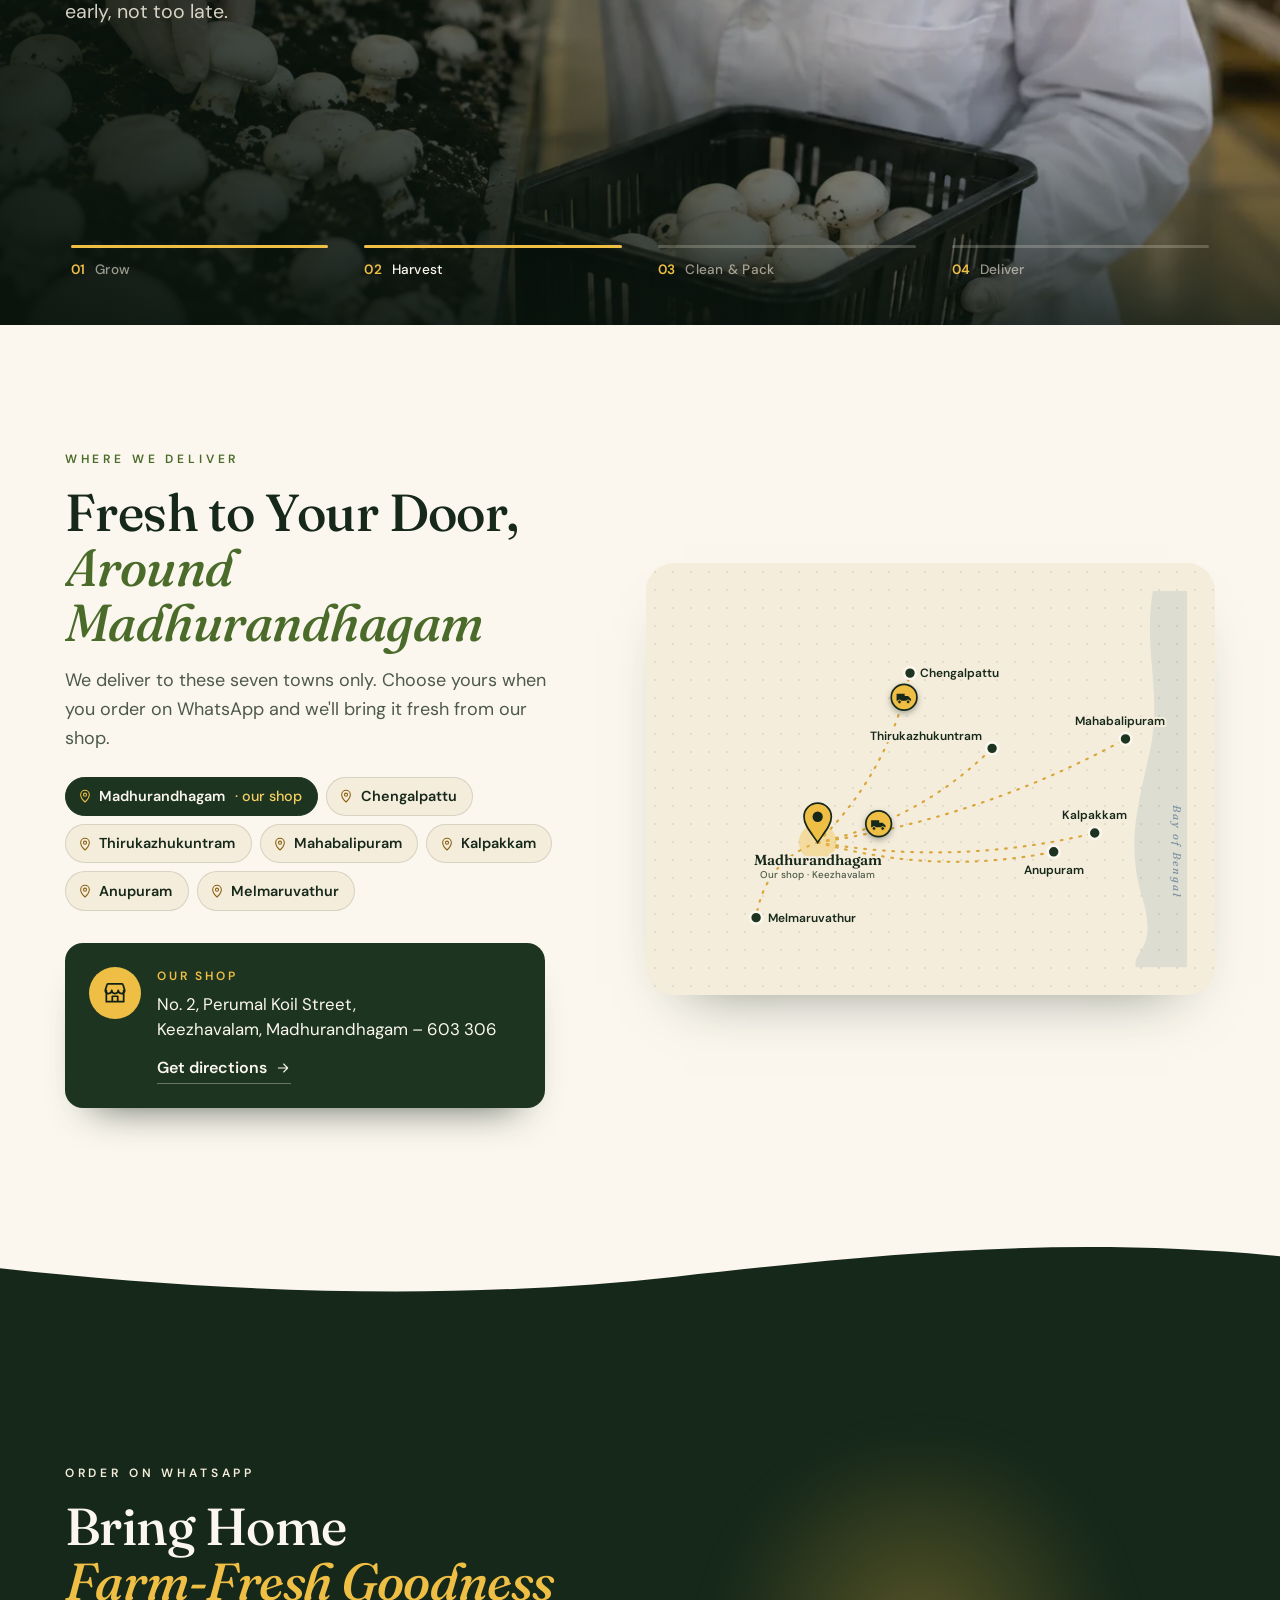
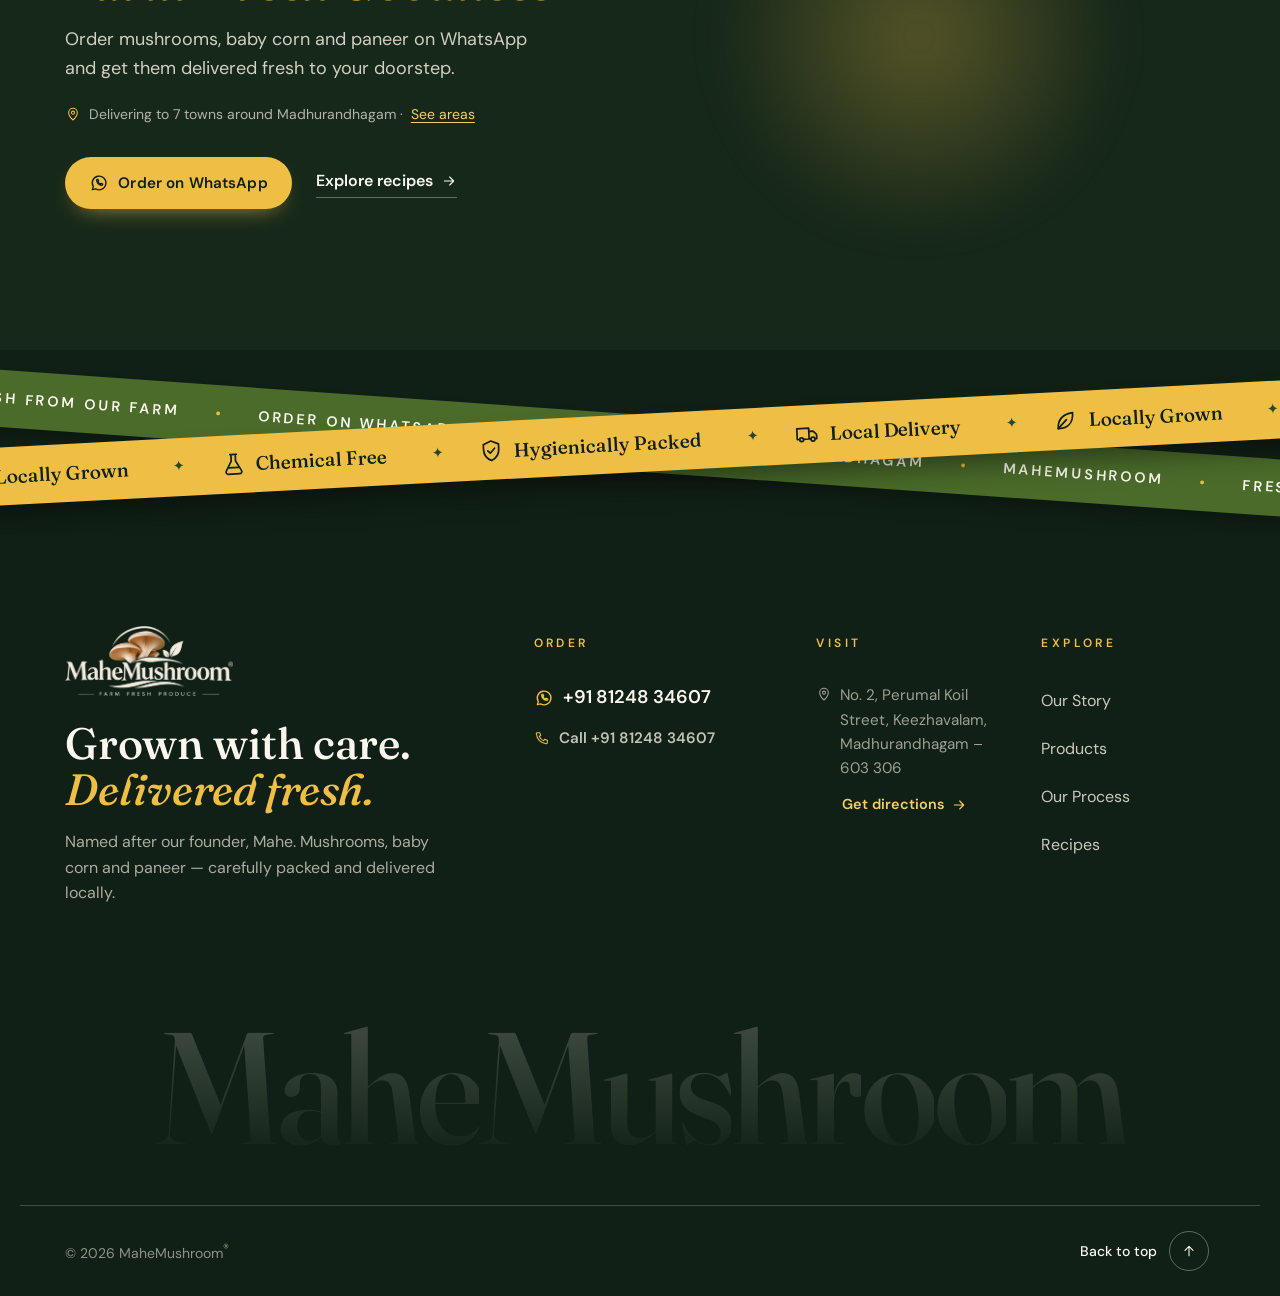
==== commit f5073000: "Process section: auto-play slides instead of scroll-locked story The section no longer pins while sc" ====
--- a/index.html
+++ b/index.html
@@ -305,7 +305,7 @@
     <!-- ============ 04 · Process: full-screen pinned journey, driven by scroll ============ -->
     <section class="journey" id="process" data-spy-section="process" data-journey aria-labelledby="process-title">
       <div class="journey-pin">
-        <!-- full-bleed photos: each new step slides up over the last and zooms slowly -->
+        <!-- full-bleed photos: they crossfade between steps and zoom slowly -->
         <div class="journey-scenes" aria-hidden="true">
           <figure class="journey-scene"><img src="assets/img/journey-grow.webp" alt="" width="1280" height="1024" decoding="async" /></figure>
           <figure class="journey-scene"><img src="assets/img/journey-harvest.webp" alt="" width="1280" height="1024" decoding="async" /></figure>
@@ -339,7 +339,7 @@
             </li>
           </ol>
 
-          <!-- story-style progress: the current bar fills as you scroll; click to jump -->
+          <!-- story-style progress: the current bar is the slide timer; tap a step to show it -->
           <ol class="journey-progress" role="list" aria-label="Process steps">
             <li><button type="button" data-go="0"><span class="journey-bar"><span></span></span><span class="journey-label"><b>01</b> Grow</span></button></li>
             <li><button type="button" data-go="1"><span class="journey-bar"><span></span></span><span class="journey-label"><b>02</b> Harvest</span></button></li>
--- a/styles.css
+++ b/styles.css
@@ -850,16 +850,15 @@
 .js [data-reveal].is-in { opacity: 1; transform: none; }
 
 /* =========================================================
-   Process journey (homepage) — full-screen, pinned
-   The section is tall; its stage sticks to the viewport while
-   scroll progress (set by main.js) drives the story:
-   --sp   = progress within the current step (0–1)
-   --fill = how full a progress bar is (0–1)
+   Process journey (homepage) — full-screen slides that play by themselves
+   The page scrolls normally. main.js marks the current step; the gold bar
+   under it fills over --slide and, when full, the next step shows.
+   .is-paused (off screen / hover / focus) freezes the bar.
    ========================================================= */
-.journey { position: relative; height: 340vh; background: var(--forest-950); }
-.journey-pin { position: sticky; top: 0; height: 100svh; overflow: hidden; color: var(--cream-50); isolation: isolate; }
-
-/* photos crossfade softly; the active one eases into a slow zoom as you scroll */
+.journey { --slide: 5s; position: relative; background: var(--forest-950); }
+.journey-pin { position: relative; height: 100svh; min-height: 560px; max-height: 1000px; overflow: hidden; color: var(--cream-50); isolation: isolate; touch-action: pan-y; }
+
+/* photos crossfade softly; the active one settles into a slow zoom while it shows */
 .journey-scenes, .journey-scene { position: absolute; inset: 0; margin: 0; }
 .journey-scenes { z-index: -2; }
 .journey-scene { opacity: 0; transition: opacity 1.4s var(--ease-soft); }
@@ -869,7 +868,7 @@
   scale: 1.1;
   transition: scale 1.6s var(--ease-out);
 }
-.journey-scene.is-active img { scale: calc(1.1 - var(--sp, 0) * 0.08); }
+.journey-scene.is-active img { scale: 1.02; transition: scale calc(var(--slide) + 1.5s) var(--ease-soft); }
 
 /* shade keeps the copy readable over any photo */
 .journey-shade {
@@ -908,7 +907,11 @@
 .journey-progress button { display: grid; gap: 0.7rem; width: 100%; padding-block: var(--s-2); text-align: left; color: rgba(246, 239, 224, 0.6); transition: color var(--t-fast); }
 .journey-progress button:hover { color: var(--cream-50); }
 .journey-bar { display: block; height: 3px; border-radius: 3px; background: rgba(246, 239, 224, 0.22); overflow: hidden; }
-.journey-bar > span { display: block; height: 100%; background: var(--gold-400); transform-origin: left; transform: scaleX(var(--fill, 0)); }
+.journey-bar > span { display: block; height: 100%; background: var(--gold-400); transform-origin: left; transform: scaleX(0); }
+.journey-progress .is-past .journey-bar > span { transform: scaleX(1); }
+.journey-progress .is-current .journey-bar > span { animation: journey-fill var(--slide) linear forwards; }
+.journey.is-paused .journey-bar > span { animation-play-state: paused; }
+@keyframes journey-fill { from { transform: scaleX(0); } to { transform: scaleX(1); } }
 .journey-label { font-size: 0.85rem; font-weight: 500; letter-spacing: 0.02em; white-space: nowrap; overflow: hidden; text-overflow: ellipsis; }
 .journey-label b { margin-right: 0.4em; font-weight: 600; color: var(--gold-400); }
 .journey-progress .is-current { color: var(--cream-50); }
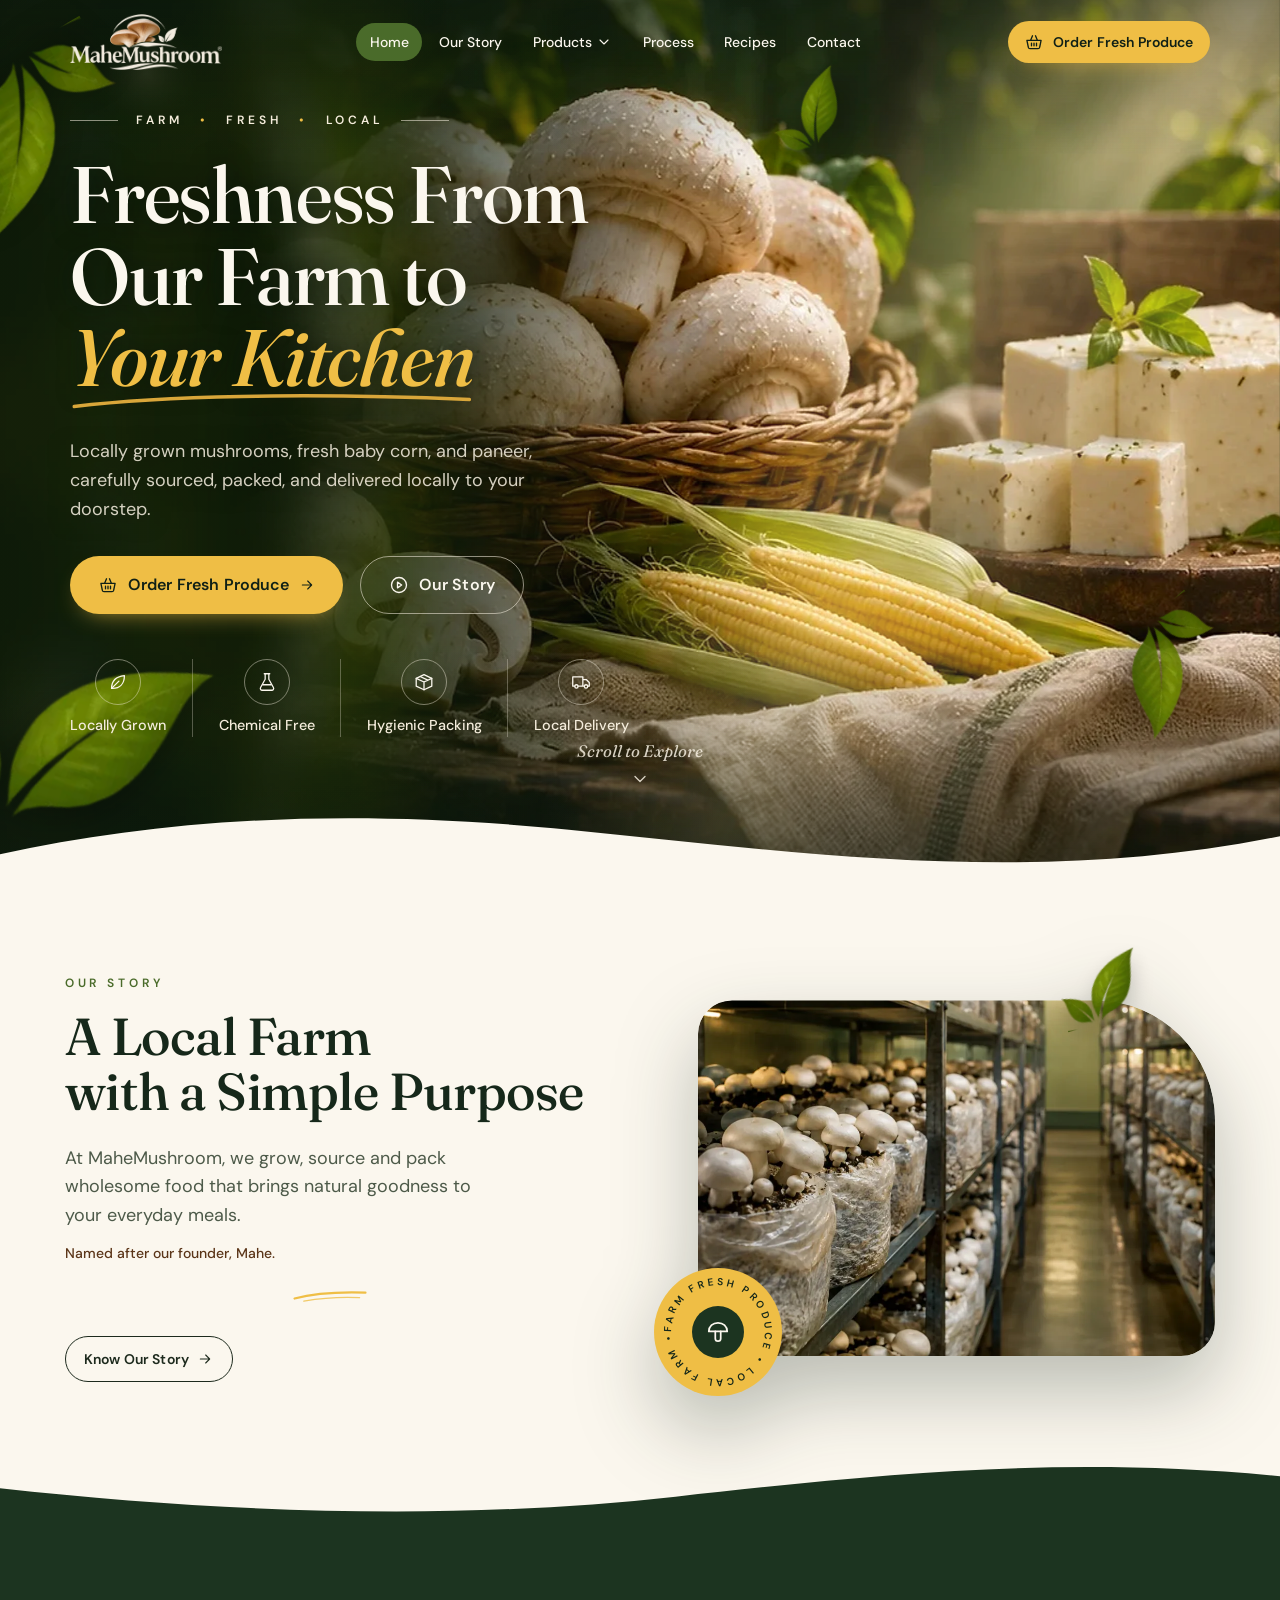
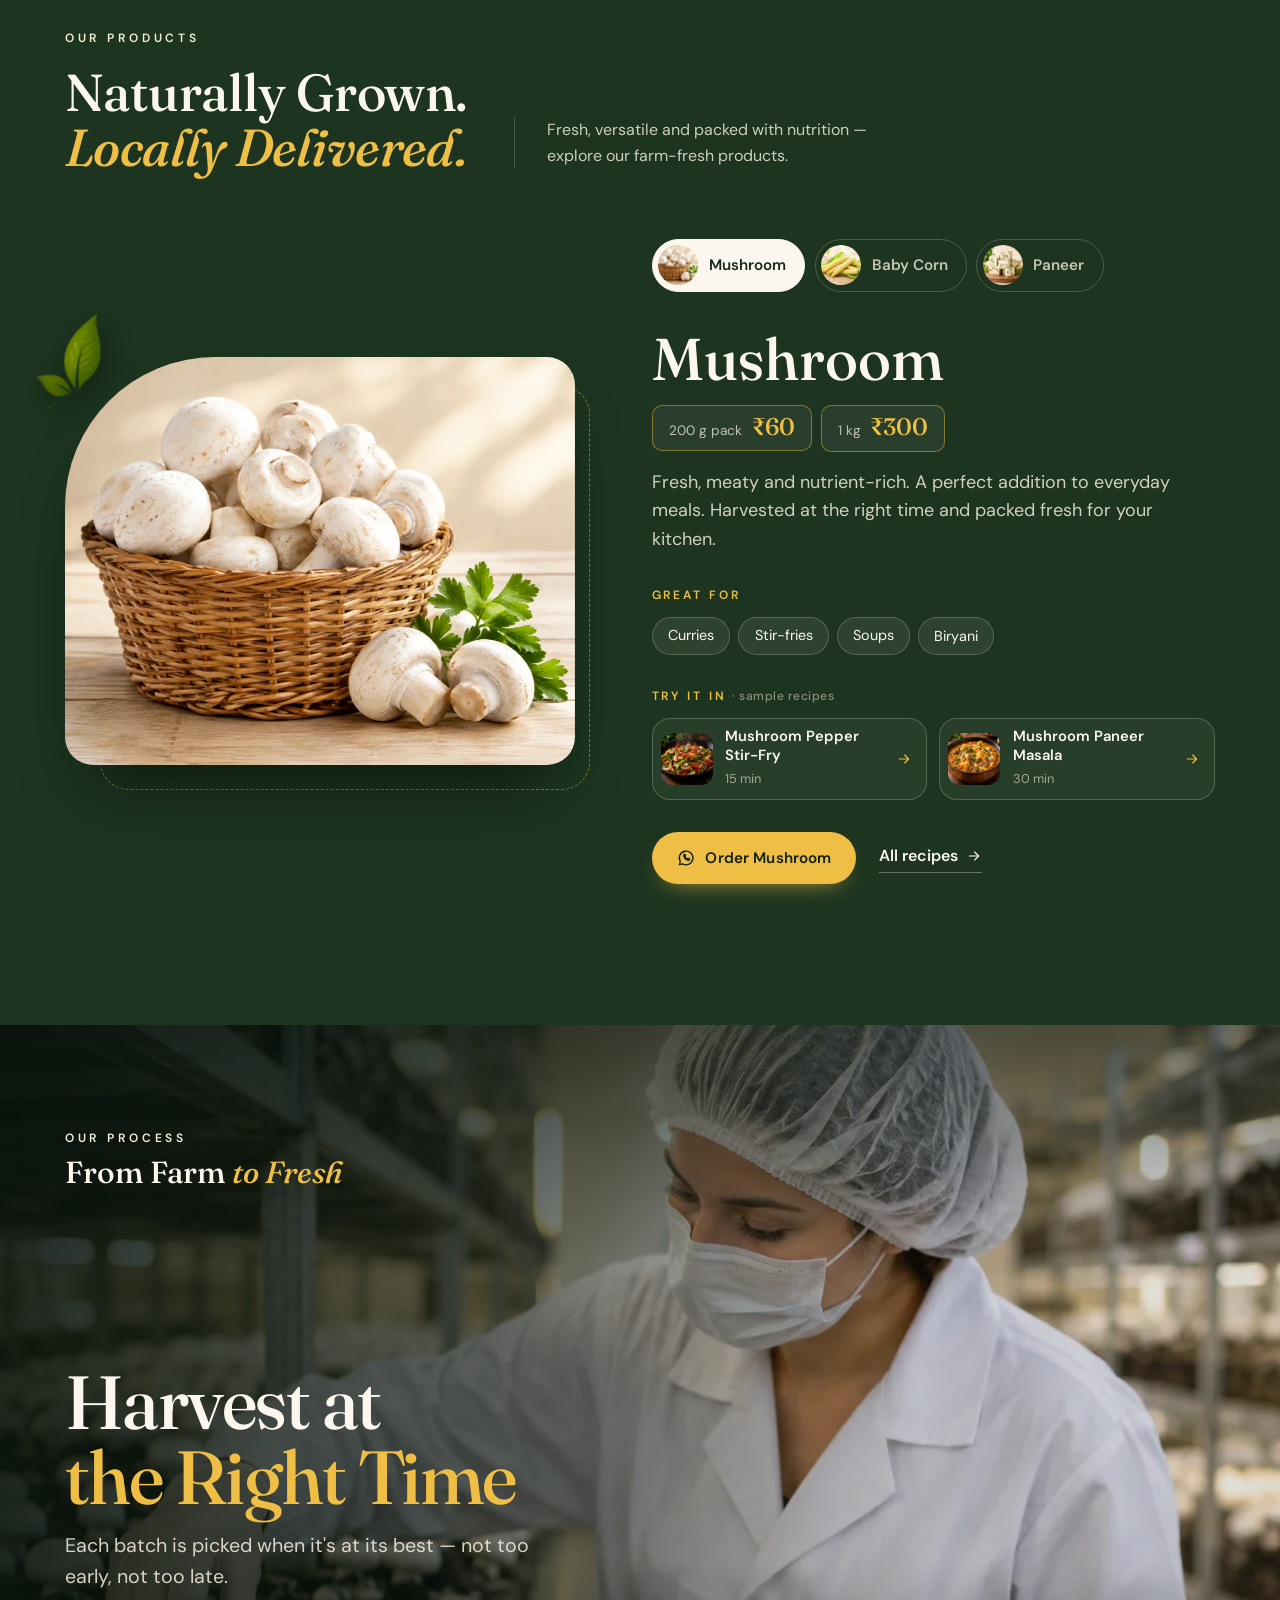
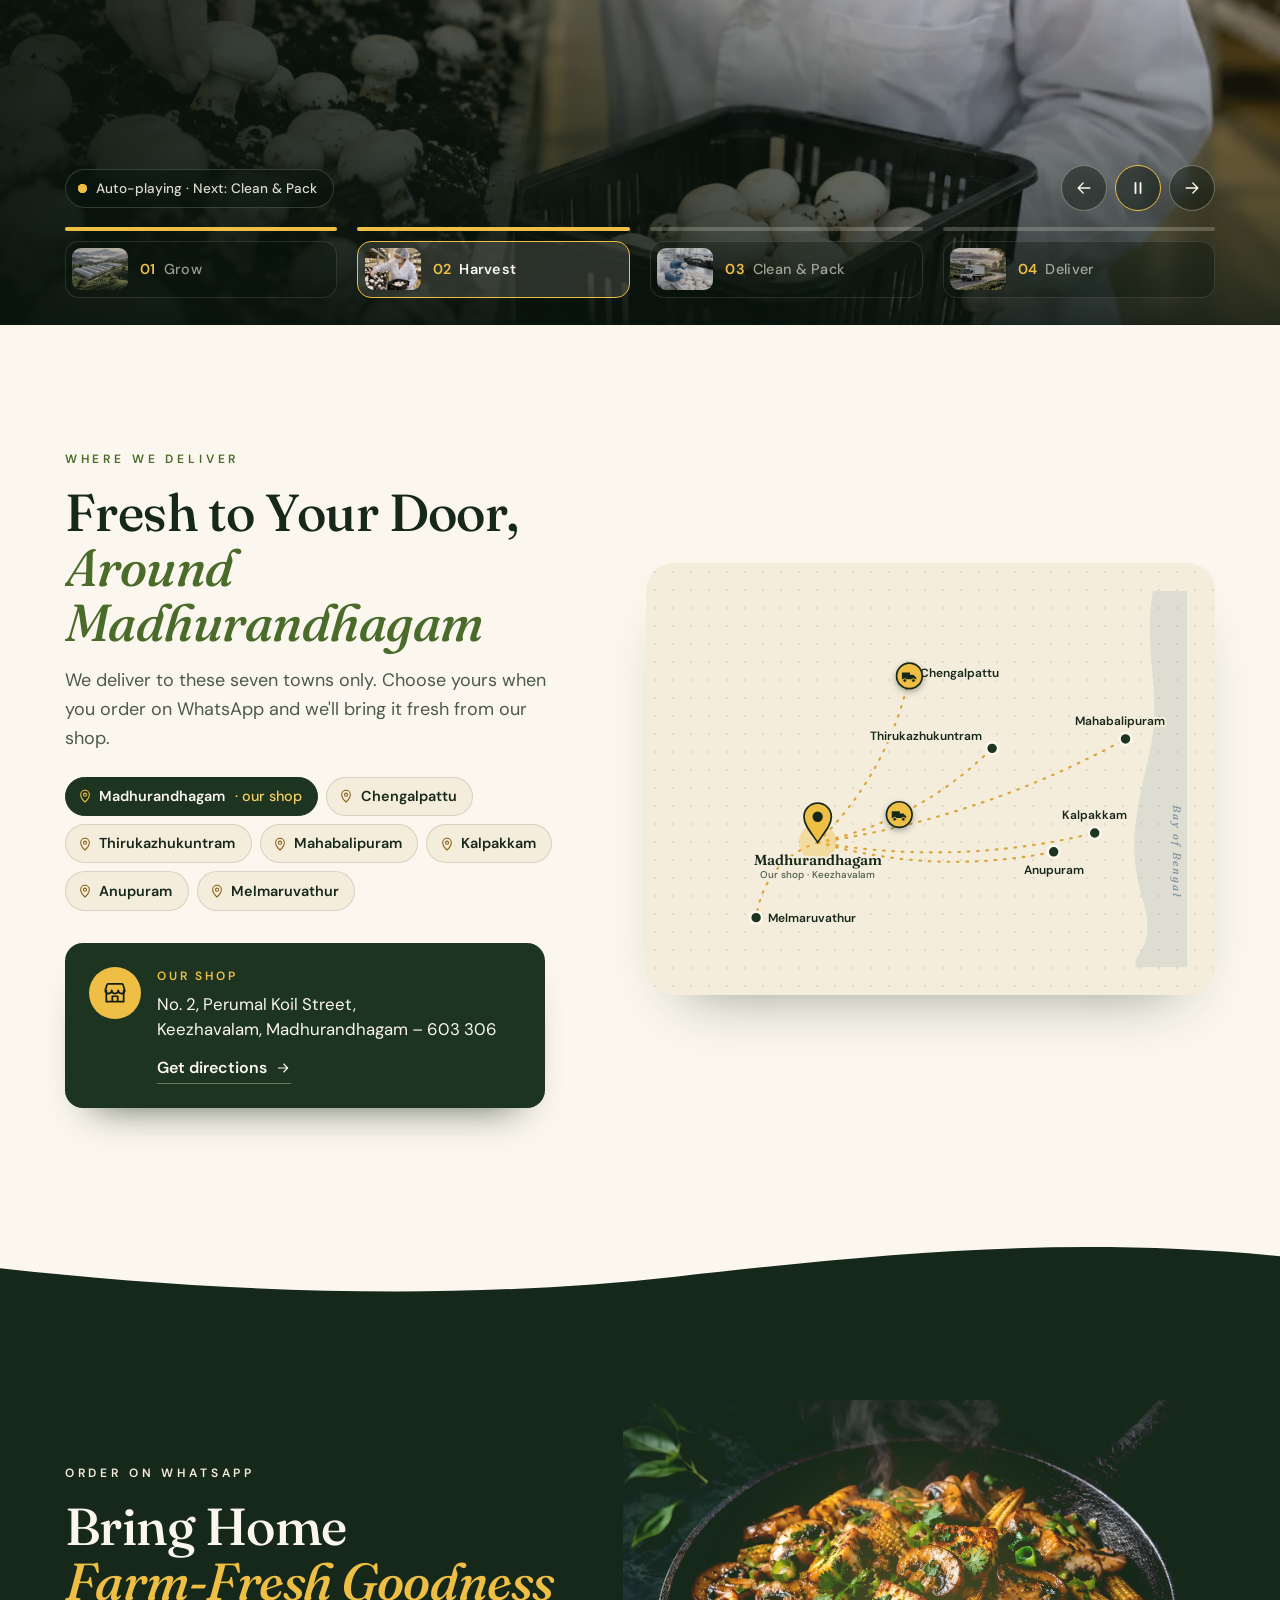
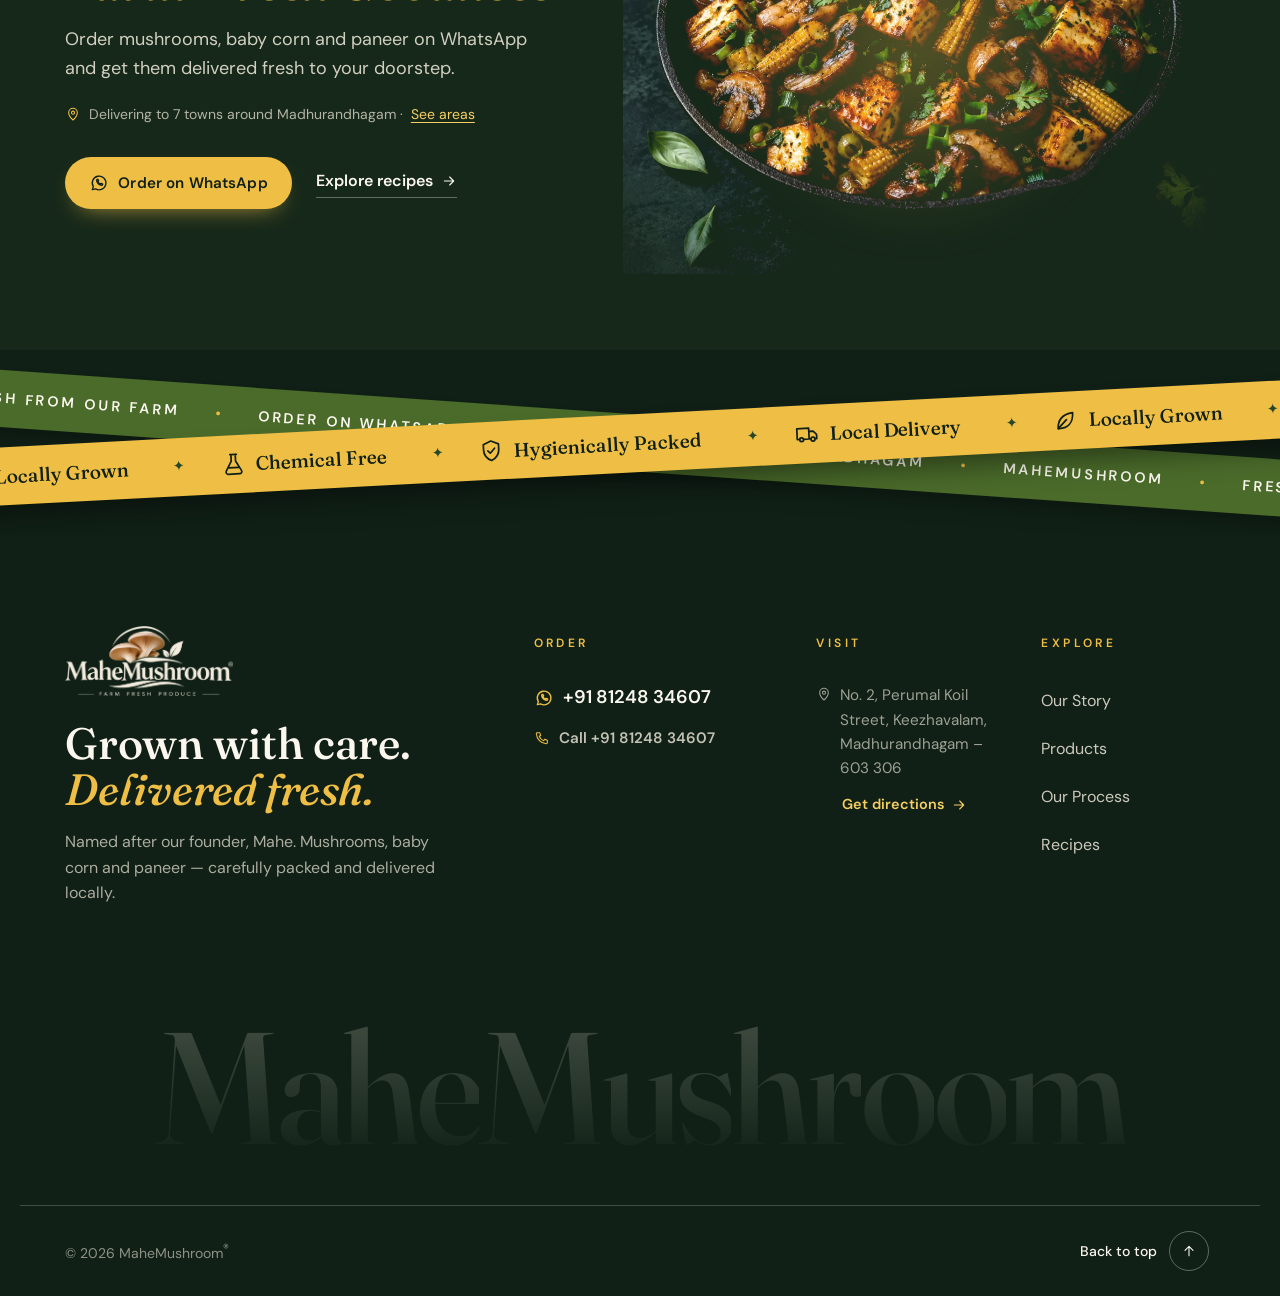
==== commit 4791051b: "Process slideshow: status chip, play/pause and arrows, photo step cards It no longer pauses on mouse" ====
--- a/index.html
+++ b/index.html
@@ -37,6 +37,9 @@
       <symbol id="i-home" viewBox="0 0 24 24"><path d="M4 10.5L12 4l8 6.5V20a1 1 0 0 1-1 1h-4.5v-6h-5v6H5a1 1 0 0 1-1-1z"/></symbol>
       <symbol id="i-store" viewBox="0 0 24 24"><path d="M4 9.5V20h16V9.5M3 9.5l1.6-5.2A1 1 0 0 1 5.6 3.5h12.8a1 1 0 0 1 1 .8L21 9.5M3 9.5a3 3 0 0 0 6 0 3 3 0 0 0 6 0 3 3 0 0 0 6 0M9.5 20v-5h5v5"/></symbol>
       <symbol id="i-play" viewBox="0 0 24 24"><circle cx="12" cy="12" r="9"/><path d="M10.2 8.6l5 3.4-5 3.4z"/></symbol>
+      <symbol id="i-arrow-left" viewBox="0 0 24 24"><path d="M19 12H5M11 6l-6 6 6 6"/></symbol>
+      <symbol id="i-pause" viewBox="0 0 24 24"><path d="M9 6v12M15 6v12"/></symbol>
+      <symbol id="i-resume" viewBox="0 0 24 24"><path d="M8 5.5v13l10.5-6.5z"/></symbol>
       <symbol id="i-close" viewBox="0 0 24 24"><path d="M6 6l12 12M18 6L6 18"/></symbol>
       <symbol id="i-phone" viewBox="0 0 24 24"><path d="M5 4h3.5l1.6 4-2.2 1.4a11 11 0 0 0 6.7 6.7l1.4-2.2 4 1.6V19a1.5 1.5 0 0 1-1.6 1.5A16 16 0 0 1 3.5 5.6 1.5 1.5 0 0 1 5 4z"/></symbol>
       <symbol id="i-pin" viewBox="0 0 24 24"><path d="M12 21s-6.5-6-6.5-11a6.5 6.5 0 0 1 13 0c0 5-6.5 11-6.5 11z"/><circle cx="12" cy="10" r="2.3"/></symbol>
@@ -339,13 +342,25 @@
             </li>
           </ol>
 
-          <!-- story-style progress: the current bar is the slide timer; tap a step to show it -->
-          <ol class="journey-progress" role="list" aria-label="Process steps">
-            <li><button type="button" data-go="0"><span class="journey-bar"><span></span></span><span class="journey-label"><b>01</b> Grow</span></button></li>
-            <li><button type="button" data-go="1"><span class="journey-bar"><span></span></span><span class="journey-label"><b>02</b> Harvest</span></button></li>
-            <li><button type="button" data-go="2"><span class="journey-bar"><span></span></span><span class="journey-label"><b>03</b> Clean &amp; Pack</span></button></li>
-            <li><button type="button" data-go="3"><span class="journey-bar"><span></span></span><span class="journey-label"><b>04</b> Deliver</span></button></li>
-          </ol>
+          <div class="journey-bottom">
+            <!-- says plainly that this is a slideshow, and lets people steer it -->
+            <div class="journey-controls">
+              <p class="journey-status"><span class="journey-dot" aria-hidden="true"></span><span data-journey-status>Auto-playing</span></p>
+              <div class="journey-buttons">
+                <button type="button" class="journey-btn" data-journey-prev aria-label="Previous step"><svg class="icon"><use href="#i-arrow-left"/></svg></button>
+                <button type="button" class="journey-btn journey-btn--toggle" data-journey-toggle aria-label="Pause the slideshow"><svg class="icon icon-pause"><use href="#i-pause"/></svg><svg class="icon icon-resume"><use href="#i-resume"/></svg></button>
+                <button type="button" class="journey-btn" data-journey-next aria-label="Next step"><svg class="icon"><use href="#i-arrow-right"/></svg></button>
+              </div>
+            </div>
+
+            <!-- step cards: the bar on the current card is the slide timer; tap a card to show it -->
+            <ol class="journey-progress" role="list" aria-label="Process steps">
+              <li><button type="button" data-go="0"><span class="journey-bar"><span></span></span><span class="journey-card"><img class="journey-thumb" src="assets/img/journey-grow.webp" alt="" width="1280" height="1024" loading="lazy" /><span class="journey-label"><b>01</b> <span>Grow</span></span></span></button></li>
+              <li><button type="button" data-go="1"><span class="journey-bar"><span></span></span><span class="journey-card"><img class="journey-thumb" src="assets/img/journey-harvest.webp" alt="" width="1280" height="1024" loading="lazy" /><span class="journey-label"><b>02</b> <span>Harvest</span></span></span></button></li>
+              <li><button type="button" data-go="2"><span class="journey-bar"><span></span></span><span class="journey-card"><img class="journey-thumb" src="assets/img/journey-pack.webp" alt="" width="1280" height="1024" loading="lazy" /><span class="journey-label"><b>03</b> <span>Clean &amp; Pack</span></span></span></button></li>
+              <li><button type="button" data-go="3"><span class="journey-bar"><span></span></span><span class="journey-card"><img class="journey-thumb" src="assets/img/journey-deliver.webp" alt="" width="1536" height="1024" loading="lazy" /><span class="journey-label"><b>04</b> <span>Deliver</span></span></span></button></li>
+            </ol>
+          </div>
         </div>
       </div>
     </section>
--- a/styles.css
+++ b/styles.css
@@ -852,20 +852,25 @@
 /* =========================================================
    Process journey (homepage) — full-screen slides that play by themselves
    The page scrolls normally. main.js marks the current step; the gold bar
-   under it fills over --slide and, when full, the next step shows.
-   .is-paused (off screen / hover / focus) freezes the bar.
+   on its card fills over --slide and, when full, the next step shows.
+   .is-paused (off screen, or the pause button) freezes the bar.
    ========================================================= */
-.journey { --slide: 5s; position: relative; background: var(--forest-950); }
-.journey-pin { position: relative; height: 100svh; min-height: 560px; max-height: 1000px; overflow: hidden; color: var(--cream-50); isolation: isolate; touch-action: pan-y; }
-
-/* photos crossfade softly; the active one settles into a slow zoom while it shows */
+.journey { --slide: 6s; position: relative; background: var(--forest-950); }
+.journey-pin { position: relative; height: 100svh; min-height: 600px; max-height: 1000px; overflow: hidden; color: var(--cream-50); isolation: isolate; touch-action: pan-y; }
+
+/* each new photo wipes in over the last one like a curtain, then zooms out slowly */
 .journey-scenes, .journey-scene { position: absolute; inset: 0; margin: 0; }
 .journey-scenes { z-index: -2; }
-.journey-scene { opacity: 0; transition: opacity 1.4s var(--ease-soft); }
-.journey-scene.is-active { opacity: 1; }
+.journey-scene {
+  z-index: 0; opacity: 0;
+  /* the outgoing photo stays put under the new one until the wipe is done */
+  transition: opacity 0s linear 1.3s;
+}
+.journey-scene.is-active { z-index: 1; opacity: 1; transition: none; animation: journey-wipe 1.3s var(--ease-out) both; }
+@keyframes journey-wipe { from { clip-path: inset(0 0 0 100%); } to { clip-path: inset(0 0 0 0); } }
 .journey-scene img {
   width: 100%; height: 100%; object-fit: cover; object-position: 50% 35%;
-  scale: 1.1;
+  scale: 1.12;
   transition: scale 1.6s var(--ease-out);
 }
 .journey-scene.is-active img { scale: 1.02; transition: scale calc(var(--slide) + 1.5s) var(--ease-soft); }
@@ -875,7 +880,7 @@
   position: absolute; inset: 0; z-index: -1;
   background:
     linear-gradient(90deg, rgba(9, 20, 13, 0.9) 0%, rgba(9, 20, 13, 0.62) 38%, rgba(9, 20, 13, 0.12) 72%),
-    linear-gradient(0deg, rgba(9, 20, 13, 0.8) 0%, rgba(9, 20, 13, 0) 32%),
+    linear-gradient(0deg, rgba(9, 20, 13, 0.85) 0%, rgba(9, 20, 13, 0) 40%),
     linear-gradient(180deg, rgba(9, 20, 13, 0.55) 0%, rgba(9, 20, 13, 0) 26%);
 }
 
@@ -883,13 +888,13 @@
   height: 100%;
   display: grid; grid-template-rows: auto 1fr auto;
   padding-top: calc(68px + clamp(1.25rem, 4vh, 2.5rem));
-  padding-bottom: clamp(1.25rem, 4vh, 2.25rem);
+  padding-bottom: clamp(1rem, 3vh, 2rem);
 }
 .journey-head .eyebrow { margin-bottom: var(--s-2); }
 .journey-title { font-family: var(--font-display); font-weight: var(--display-weight); font-size: clamp(1.5rem, 1.1rem + 1vw, 2.1rem); line-height: 1.1; }
 .journey-title em { color: var(--gold-400); }
 
-/* steps share one spot; text fades and drifts gently between them */
+/* steps share one spot; the new text slides in from the right as the photo wipes */
 .journey-steps { display: grid; align-self: center; }
 .journey-step { grid-area: 1 / 1; max-width: 46rem; }
 .journey-step-title {
@@ -898,28 +903,81 @@
 }
 .journey-step-title span { color: var(--gold-400); }
 .journey-step p { margin-top: var(--s-4); max-width: 36ch; font-size: clamp(1.02rem, 0.95rem + 0.35vw, 1.25rem); line-height: 1.55; color: rgba(246, 239, 224, 0.86); }
-.journey-step-title, .journey-step p { opacity: 0; transform: translateY(14px); transition: opacity 0.9s var(--ease-soft), transform 1.1s var(--ease-out); }
-.journey-step.is-active .journey-step-title { opacity: 1; transform: none; transition-delay: 0.25s; }
-.journey-step.is-active p { opacity: 1; transform: none; transition-delay: 0.4s; }
-
-/* progress bars */
-.journey-progress { display: grid; grid-template-columns: repeat(4, 1fr); gap: clamp(0.6rem, 2vw, 1.5rem); }
-.journey-progress button { display: grid; gap: 0.7rem; width: 100%; padding-block: var(--s-2); text-align: left; color: rgba(246, 239, 224, 0.6); transition: color var(--t-fast); }
+.journey-step-title, .journey-step p { opacity: 0; transform: translateX(-18px); transition: opacity 0.4s var(--ease-soft), transform 0.5s var(--ease-out); }
+.journey-step.is-active .journey-step-title { animation: journey-text-in 1.1s var(--ease-out) 0.35s both; }
+.journey-step.is-active p { animation: journey-text-in 1.1s var(--ease-out) 0.5s both; }
+@keyframes journey-text-in { from { opacity: 0; transform: translateX(36px); } to { opacity: 1; transform: none; } }
+
+/* status chip + play/pause + arrows: makes it obvious this is a slideshow */
+.journey-bottom { display: grid; gap: var(--s-4); }
+.journey-controls { display: flex; align-items: center; justify-content: space-between; gap: var(--s-3); }
+.journey-status {
+  display: inline-flex; align-items: center; gap: 0.6rem; min-width: 0;
+  padding: 0.45rem 0.95rem 0.45rem 0.75rem; border-radius: var(--r-pill);
+  background: rgba(9, 20, 13, 0.55); border: 1px solid rgba(246, 239, 224, 0.18);
+  backdrop-filter: blur(6px);
+  font-size: 0.85rem; font-weight: 500; color: rgba(246, 239, 224, 0.9);
+}
+.journey-status [data-journey-status] { white-space: nowrap; overflow: hidden; text-overflow: ellipsis; }
+.journey-dot { position: relative; flex: none; width: 9px; height: 9px; border-radius: 50%; background: var(--gold-400); }
+.journey-dot::after { content: ""; position: absolute; inset: 0; border-radius: 50%; background: var(--gold-400); animation: journey-pulse 1.6s var(--ease-out) infinite; }
+@keyframes journey-pulse { from { transform: scale(1); opacity: 0.7; } to { transform: scale(3); opacity: 0; } }
+.journey.is-user-paused .journey-dot { background: rgba(246, 239, 224, 0.55); }
+.journey.is-user-paused .journey-dot::after { animation: none; opacity: 0; }
+
+.journey-buttons { display: flex; gap: 0.5rem; flex: none; }
+.journey-btn {
+  display: grid; place-items: center; width: 46px; height: 46px; border-radius: 50%;
+  color: var(--cream-50); background: rgba(9, 20, 13, 0.45); border: 1.5px solid rgba(246, 239, 224, 0.35);
+  backdrop-filter: blur(6px);
+  transition: background-color var(--t-fast), border-color var(--t-fast), color var(--t-fast), transform var(--t-fast);
+}
+.journey-btn:hover { background: var(--gold-400); border-color: var(--gold-400); color: var(--forest-950); }
+.journey-btn:active { transform: scale(0.94); }
+.journey-btn--toggle { border-color: var(--gold-400); }
+.journey-btn--toggle .icon { stroke-width: 2.2; }
+.journey-btn--toggle .icon-resume { display: none; fill: currentColor; stroke-width: 1.4; }
+.journey.is-user-paused .journey-btn--toggle .icon-pause { display: none; }
+.journey.is-user-paused .journey-btn--toggle .icon-resume { display: block; }
+
+/* step cards: photo thumbnail, number and name; the bar on top is the timer */
+.journey-progress { display: grid; grid-template-columns: repeat(4, 1fr); gap: clamp(0.5rem, 1.6vw, 1.25rem); }
+.journey-progress button {
+  display: grid; gap: 0.6rem; width: 100%; padding: 0; text-align: left;
+  color: rgba(246, 239, 224, 0.62); transition: color var(--t-fast);
+}
+.journey-card {
+  display: flex; align-items: center; gap: 0.75rem; min-width: 0;
+  padding: 0.4rem 0.75rem 0.4rem 0.4rem; border-radius: 14px;
+  background: rgba(9, 20, 13, 0.35); border: 1px solid rgba(246, 239, 224, 0.12);
+  transition: background-color var(--t-med), border-color var(--t-med), transform var(--t-med) var(--ease-out);
+}
+.journey-thumb {
+  flex: none; width: 56px; height: 42px; border-radius: 9px; object-fit: cover;
+  filter: grayscale(0.6) brightness(0.75); transition: filter var(--t-med);
+}
 .journey-progress button:hover { color: var(--cream-50); }
-.journey-bar { display: block; height: 3px; border-radius: 3px; background: rgba(246, 239, 224, 0.22); overflow: hidden; }
+.journey-progress button:hover .journey-card { transform: translateY(-3px); border-color: rgba(246, 239, 224, 0.35); }
+.journey-progress button:hover .journey-thumb { filter: none; }
+.journey-progress .is-current { color: var(--cream-50); }
+.journey-progress .is-current .journey-card { background: rgba(246, 239, 224, 0.14); border-color: var(--gold-400); }
+.journey-progress .is-current .journey-thumb { filter: none; }
+.journey-bar { display: block; height: 4px; border-radius: 4px; background: rgba(246, 239, 224, 0.22); overflow: hidden; }
 .journey-bar > span { display: block; height: 100%; background: var(--gold-400); transform-origin: left; transform: scaleX(0); }
 .journey-progress .is-past .journey-bar > span { transform: scaleX(1); }
 .journey-progress .is-current .journey-bar > span { animation: journey-fill var(--slide) linear forwards; }
 .journey.is-paused .journey-bar > span { animation-play-state: paused; }
 @keyframes journey-fill { from { transform: scaleX(0); } to { transform: scaleX(1); } }
-.journey-label { font-size: 0.85rem; font-weight: 500; letter-spacing: 0.02em; white-space: nowrap; overflow: hidden; text-overflow: ellipsis; }
-.journey-label b { margin-right: 0.4em; font-weight: 600; color: var(--gold-400); }
-.journey-progress .is-current { color: var(--cream-50); }
+.journey-label { min-width: 0; font-size: 0.9rem; font-weight: 500; letter-spacing: 0.02em; white-space: nowrap; overflow: hidden; text-overflow: ellipsis; }
+.journey-label b { margin-right: 0.25em; font-weight: 600; color: var(--gold-400); }
+.journey-progress .is-current .journey-label { font-weight: 600; }
 
 /* short screens: keep everything inside one viewport */
-@media (max-height: 700px) {
+@media (max-height: 760px) {
   .journey-step-title { font-size: clamp(2.2rem, 1.2rem + 3.2vw, 4rem); }
   .journey-step p { margin-top: var(--s-3); }
+  .journey-bottom { gap: var(--s-3); }
+  .journey-thumb { width: 46px; height: 34px; }
 }
 
 /* =========================================================
@@ -1184,7 +1242,14 @@
 
   /* journey on phones: same full-screen story, copy across the full width */
   .journey-shade { background: linear-gradient(0deg, rgba(9, 20, 13, 0.92) 0%, rgba(9, 20, 13, 0.55) 55%, rgba(9, 20, 13, 0.35) 100%); }
-  .journey-label { font-size: 0.72rem; }
+  /* step cards become photo tiles with just the number; the big heading names the step */
+  .journey-card { flex-direction: column; align-items: stretch; gap: 0.35rem; padding: 0.3rem; border-radius: 12px; }
+  .journey-thumb { width: 100%; height: auto; aspect-ratio: 4 / 3; border-radius: 8px; }
+  .journey-label { font-size: 0.75rem; text-align: center; }
+  .journey-label > span { display: none; }
+  .journey-status { font-size: 0.78rem; padding-inline: 0.65rem 0.8rem; }
+  .journey-btn { width: 42px; height: 42px; }
+  .journey-buttons { gap: 0.35rem; }
 
   .order-band-grid { grid-template-columns: 1fr; }
   .order-band-dish { max-width: 380px; }
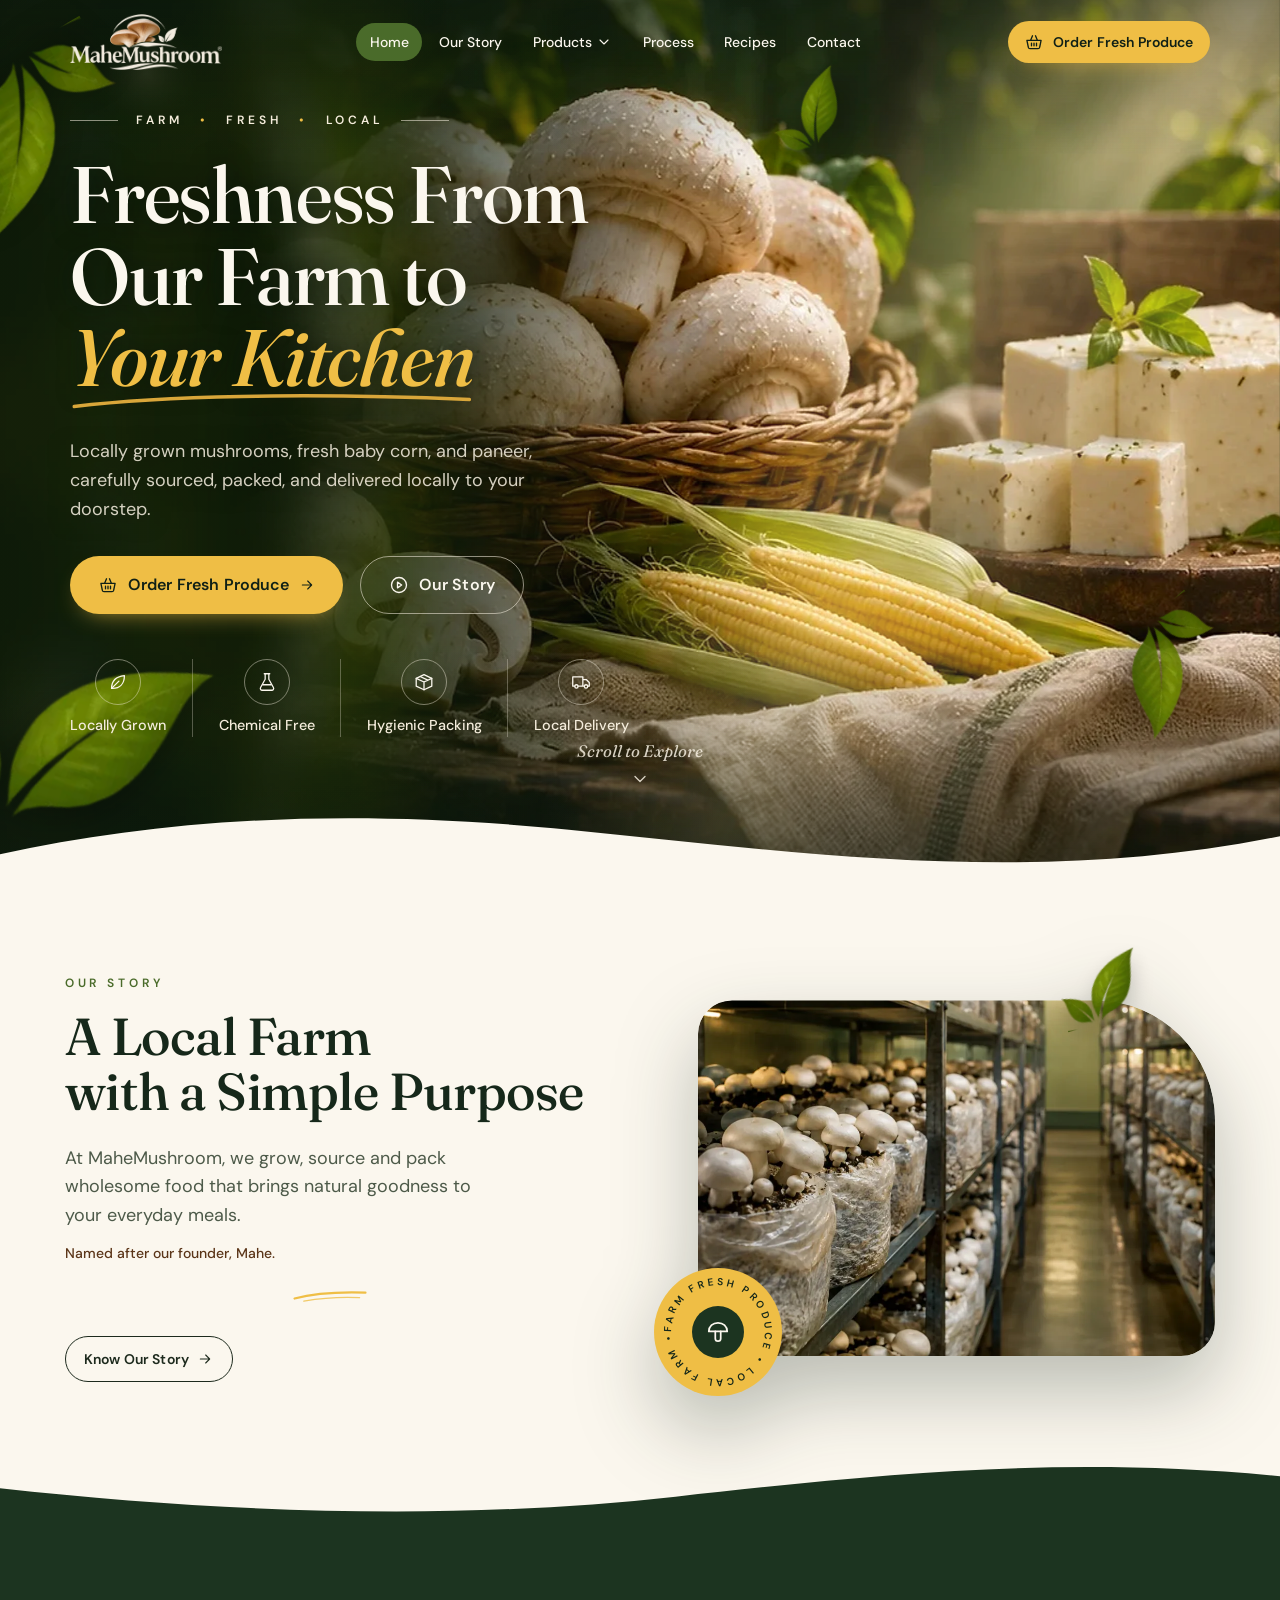
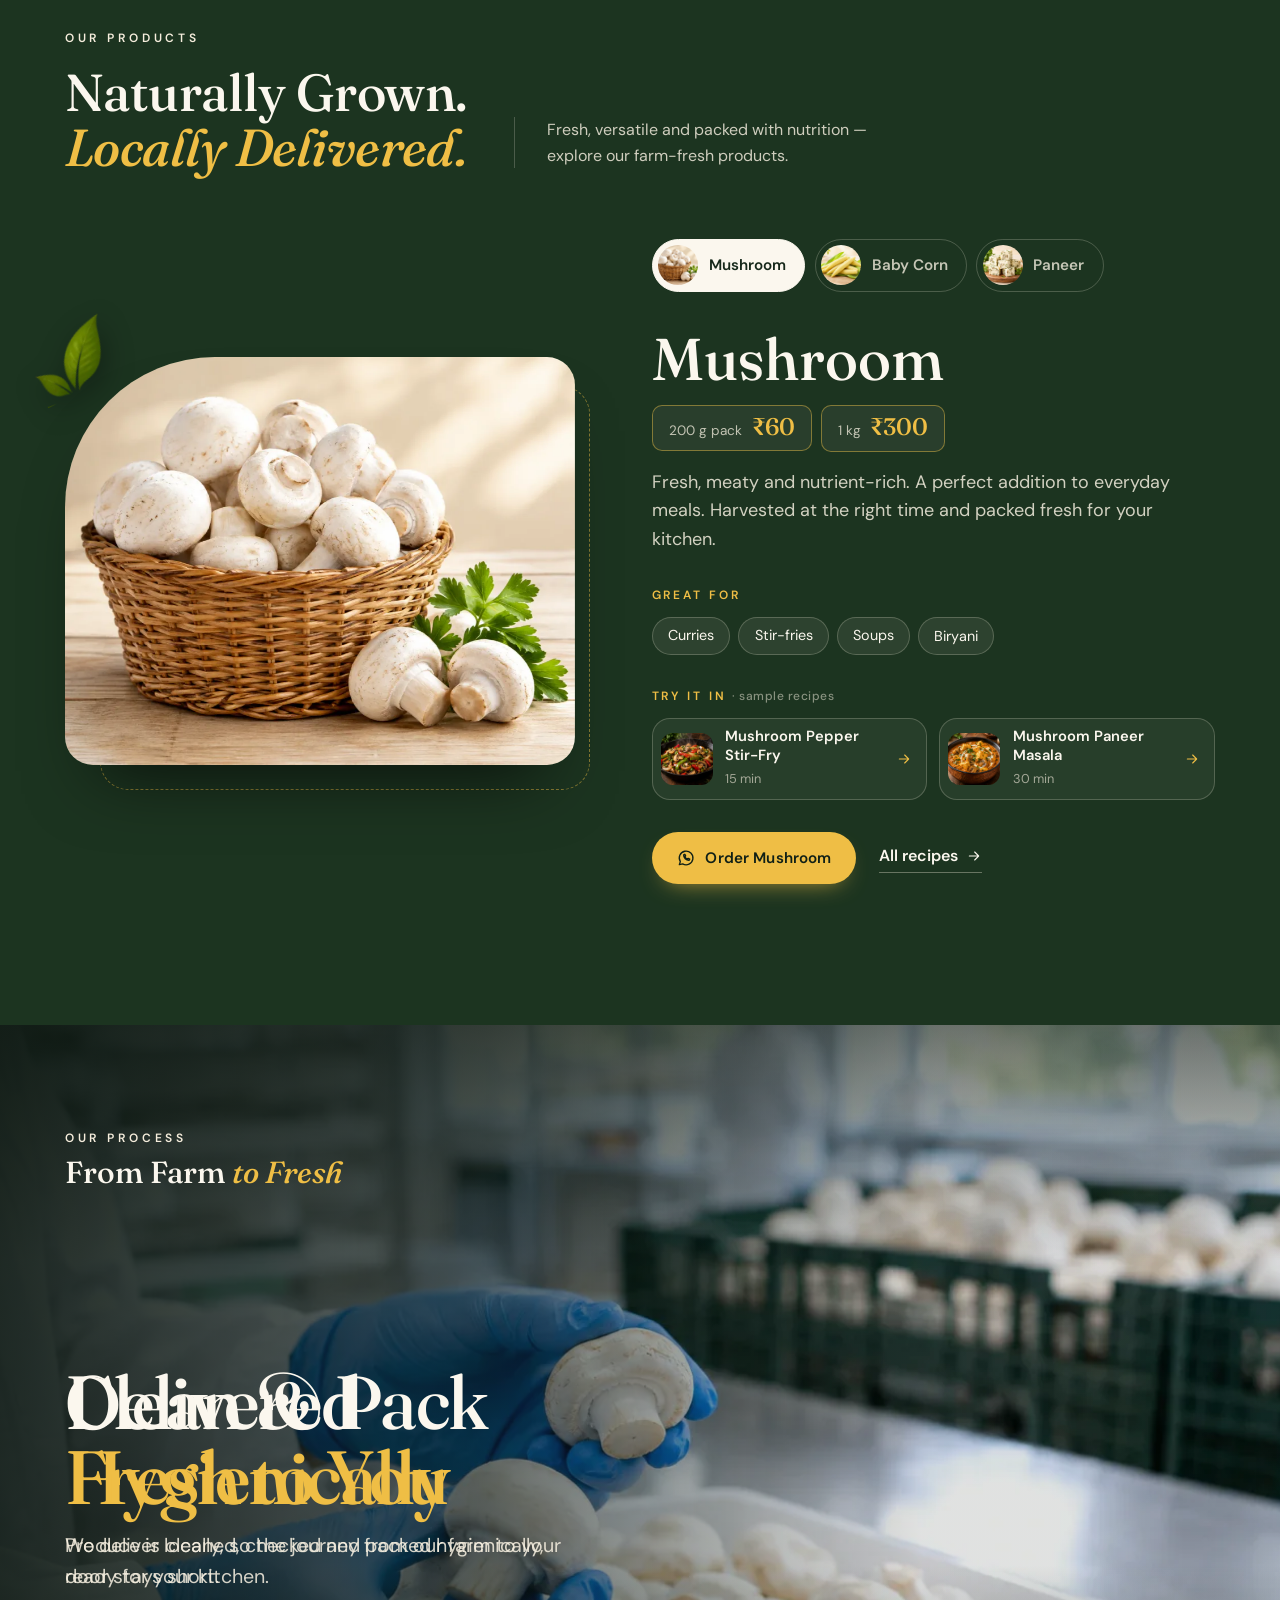
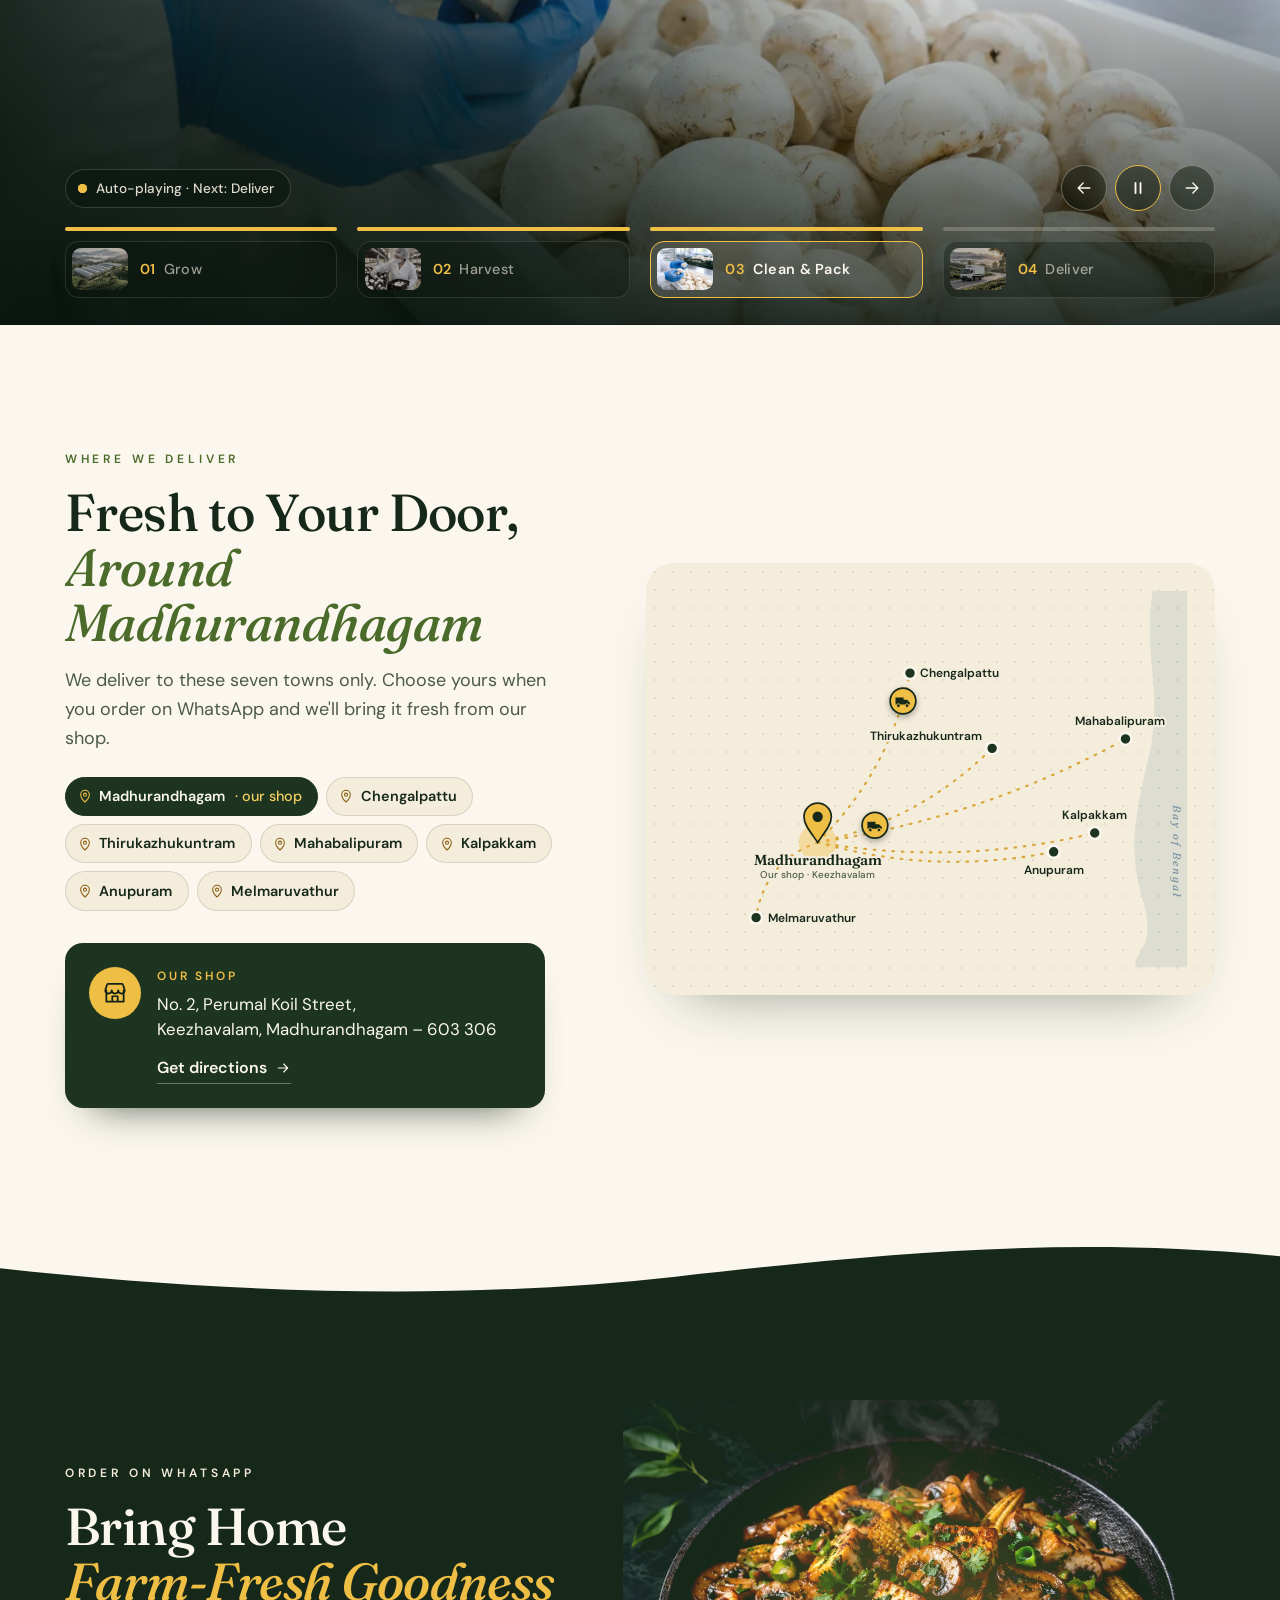
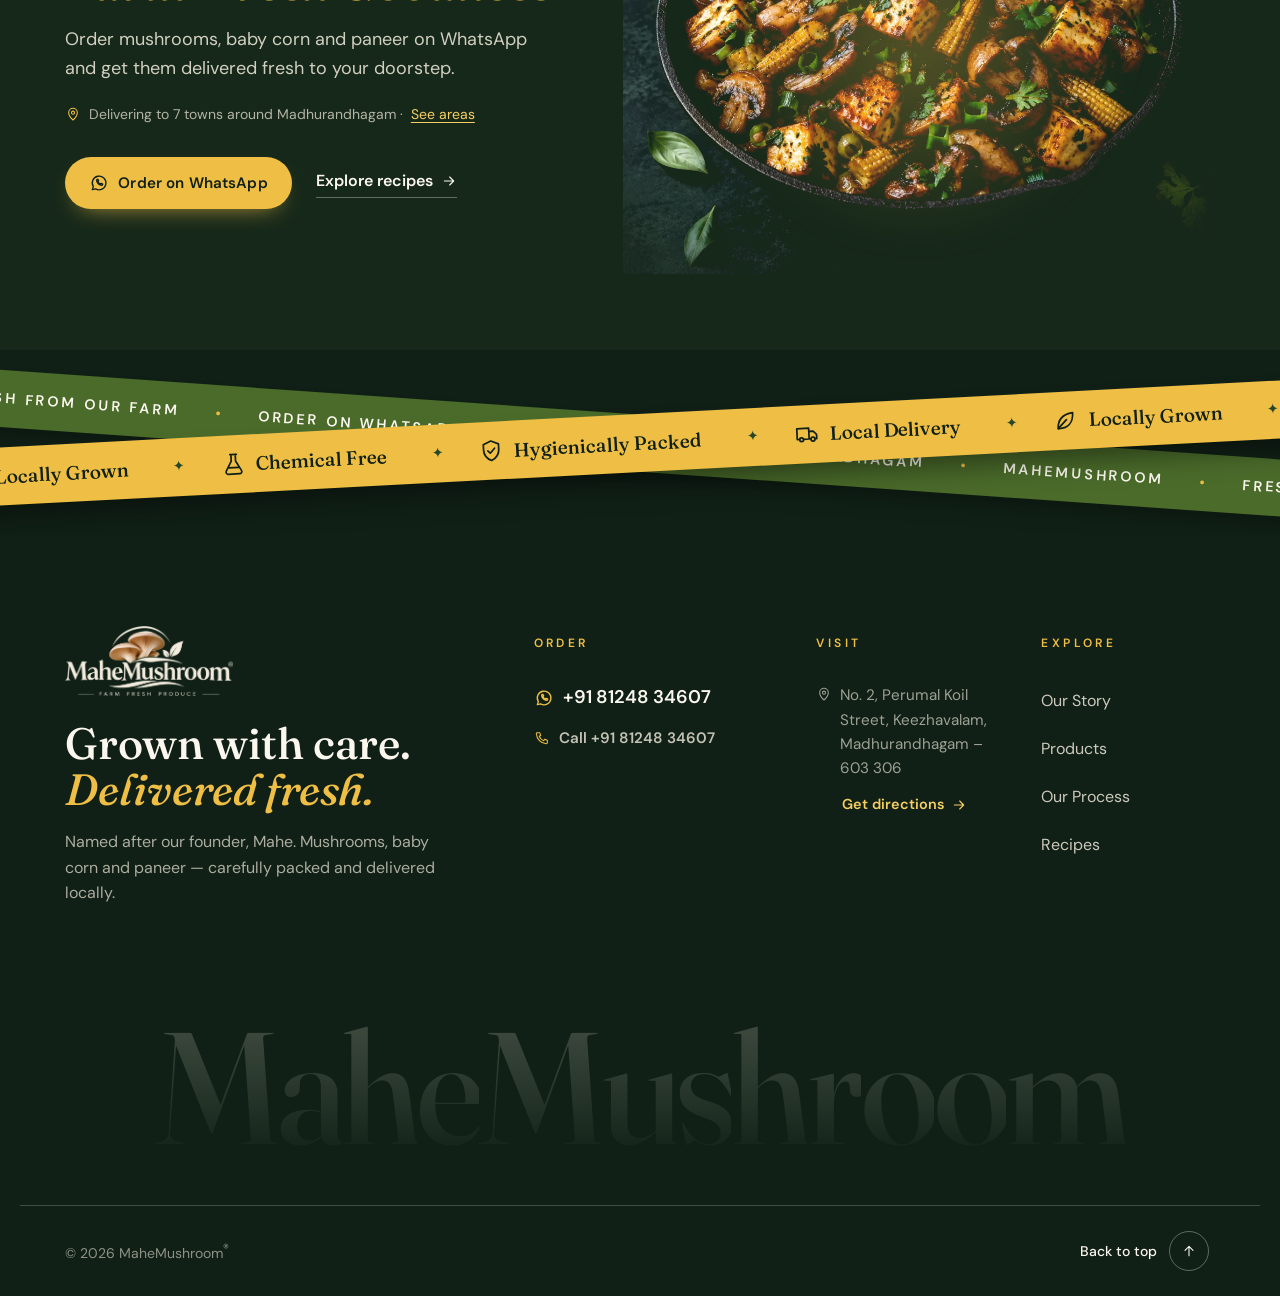
==== commit 0e4b41b9: "Google and link-preview setup: business details, sitemap, robots, share image LocalBusiness data (na" ====
--- a/index.html
+++ b/index.html
@@ -6,12 +6,146 @@
   <title>MaheMushroom — Farm Fresh Produce</title>
   <meta name="description" content="MaheMushroom — locally grown mushrooms, tender baby corn and fresh paneer, packed with care and delivered to your kitchen." />
   <meta name="theme-color" content="#16281a" />
+  <!-- link previews (LinkedIn, WhatsApp, Facebook, X) and the address Google should index -->
+  <link rel="canonical" href="https://mahe-mushroom.netlify.app/" />
+  <meta property="og:type" content="website" />
+  <meta property="og:site_name" content="MaheMushroom" />
+  <meta property="og:locale" content="en_IN" />
+  <meta property="og:title" content="MaheMushroom — Farm Fresh Produce" />
+  <meta property="og:description" content="MaheMushroom — locally grown mushrooms, tender baby corn and fresh paneer, packed with care and delivered to your kitchen." />
+  <meta property="og:url" content="https://mahe-mushroom.netlify.app/" />
+  <meta property="og:image" content="https://mahe-mushroom.netlify.app/assets/og-image.jpg" />
+  <meta property="og:image:width" content="1200" />
+  <meta property="og:image:height" content="630" />
+  <meta property="og:image:alt" content="MaheMushroom: fresh mushrooms, baby corn and paneer, delivered around Madhurandhagam" />
+  <meta name="twitter:card" content="summary_large_image" />
   <link rel="icon" href="assets/logo-mark.webp" />
   <link rel="preconnect" href="https://fonts.googleapis.com" />
   <link rel="preconnect" href="https://fonts.gstatic.com" crossorigin />
   <link href="https://fonts.googleapis.com/css2?family=Caveat:wght@500&family=DM+Sans:opsz,wght@9..40,400;9..40,500;9..40,600&family=Fraunces:ital,opsz,wght,SOFT@0,9..144,500..700,0..100;1,9..144,500..700,0..100&display=swap" rel="stylesheet" />
   <link rel="preload" as="image" href="assets/img/hero-banner.webp" />
   <link rel="stylesheet" href="styles.css" />
+  <!-- business details for Google (name, address, delivery towns, prices); keep in step with the page -->
+  <script type="application/ld+json">
+  {
+    "@context": "https://schema.org",
+    "@type": "LocalBusiness",
+    "@id": "https://mahe-mushroom.netlify.app/#business",
+    "name": "MaheMushroom",
+    "description": "Locally grown mushrooms, tender baby corn and fresh paneer, packed with care and delivered around Madhurandhagam. Orders on WhatsApp.",
+    "url": "https://mahe-mushroom.netlify.app/",
+    "logo": "https://mahe-mushroom.netlify.app/assets/logo.webp",
+    "image": [
+      "https://mahe-mushroom.netlify.app/assets/og-image.jpg"
+    ],
+    "telephone": "+91-81248-34607",
+    "priceRange": "₹60–₹500",
+    "address": {
+      "@type": "PostalAddress",
+      "streetAddress": "No. 2, Perumal Koil Street, Keezhavalam",
+      "addressLocality": "Madhurandhagam",
+      "postalCode": "603306",
+      "addressRegion": "Tamil Nadu",
+      "addressCountry": "IN"
+    },
+    "areaServed": [
+      {
+        "@type": "City",
+        "name": "Madhurandhagam"
+      },
+      {
+        "@type": "City",
+        "name": "Chengalpattu"
+      },
+      {
+        "@type": "City",
+        "name": "Thirukazhukuntram"
+      },
+      {
+        "@type": "City",
+        "name": "Mahabalipuram"
+      },
+      {
+        "@type": "City",
+        "name": "Kalpakkam"
+      },
+      {
+        "@type": "City",
+        "name": "Anupuram"
+      },
+      {
+        "@type": "City",
+        "name": "Melmaruvathur"
+      }
+    ],
+    "hasOfferCatalog": {
+      "@type": "OfferCatalog",
+      "name": "Farm fresh produce",
+      "itemListElement": [
+        {
+          "@type": "Offer",
+          "name": "Mushroom – 200 g pack",
+          "price": "60",
+          "priceCurrency": "INR",
+          "itemOffered": {
+            "@type": "Product",
+            "name": "Mushroom"
+          }
+        },
+        {
+          "@type": "Offer",
+          "name": "Mushroom – 1 kg",
+          "price": "300",
+          "priceCurrency": "INR",
+          "itemOffered": {
+            "@type": "Product",
+            "name": "Mushroom"
+          }
+        },
+        {
+          "@type": "Offer",
+          "name": "Baby Corn – 200 g pack",
+          "price": "60",
+          "priceCurrency": "INR",
+          "itemOffered": {
+            "@type": "Product",
+            "name": "Baby Corn"
+          }
+        },
+        {
+          "@type": "Offer",
+          "name": "Baby Corn – 1 kg",
+          "price": "300",
+          "priceCurrency": "INR",
+          "itemOffered": {
+            "@type": "Product",
+            "name": "Baby Corn"
+          }
+        },
+        {
+          "@type": "Offer",
+          "name": "Paneer – 200 g pack",
+          "price": "100",
+          "priceCurrency": "INR",
+          "itemOffered": {
+            "@type": "Product",
+            "name": "Paneer"
+          }
+        },
+        {
+          "@type": "Offer",
+          "name": "Paneer – 1 kg",
+          "price": "500",
+          "priceCurrency": "INR",
+          "itemOffered": {
+            "@type": "Product",
+            "name": "Paneer"
+          }
+        }
+      ]
+    }
+  }
+  </script>
 </head>
 <body>
   <!-- Icon sprite: 24px grid, 1.6 stroke, round caps -->
